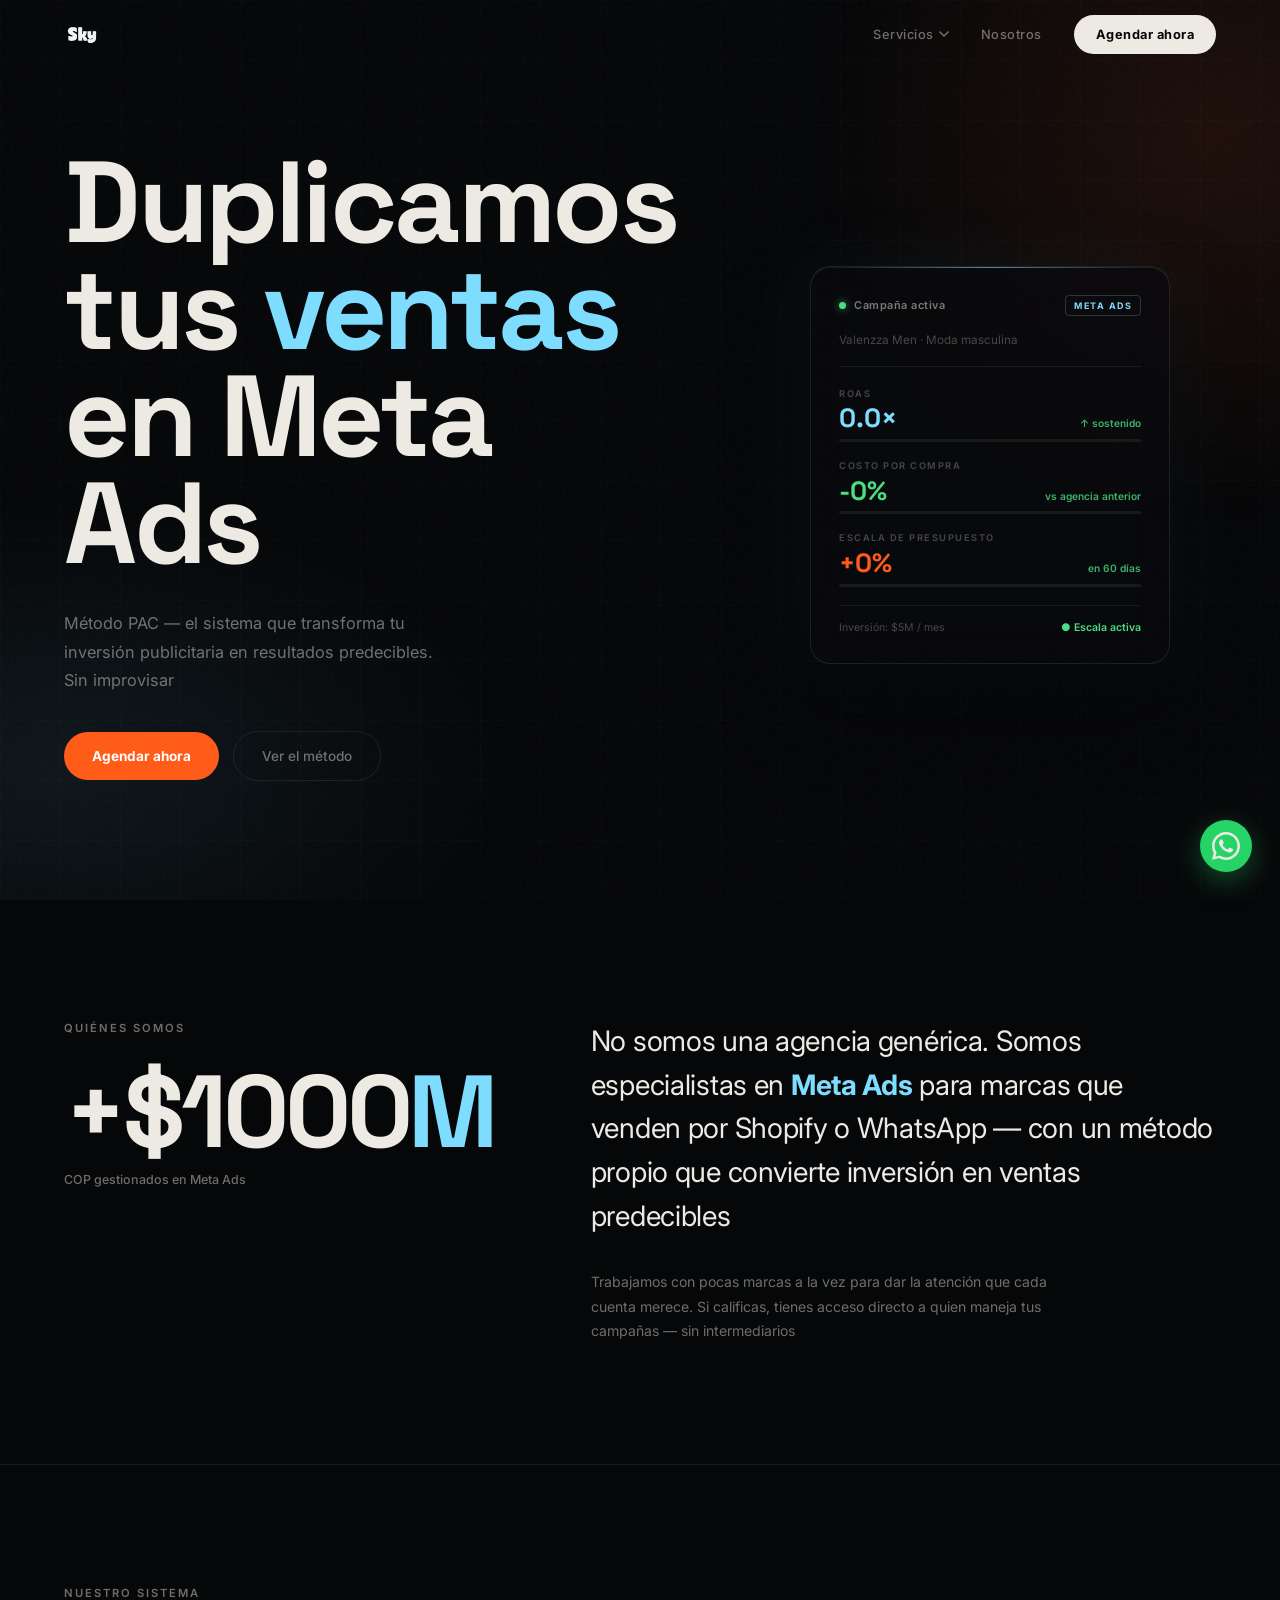
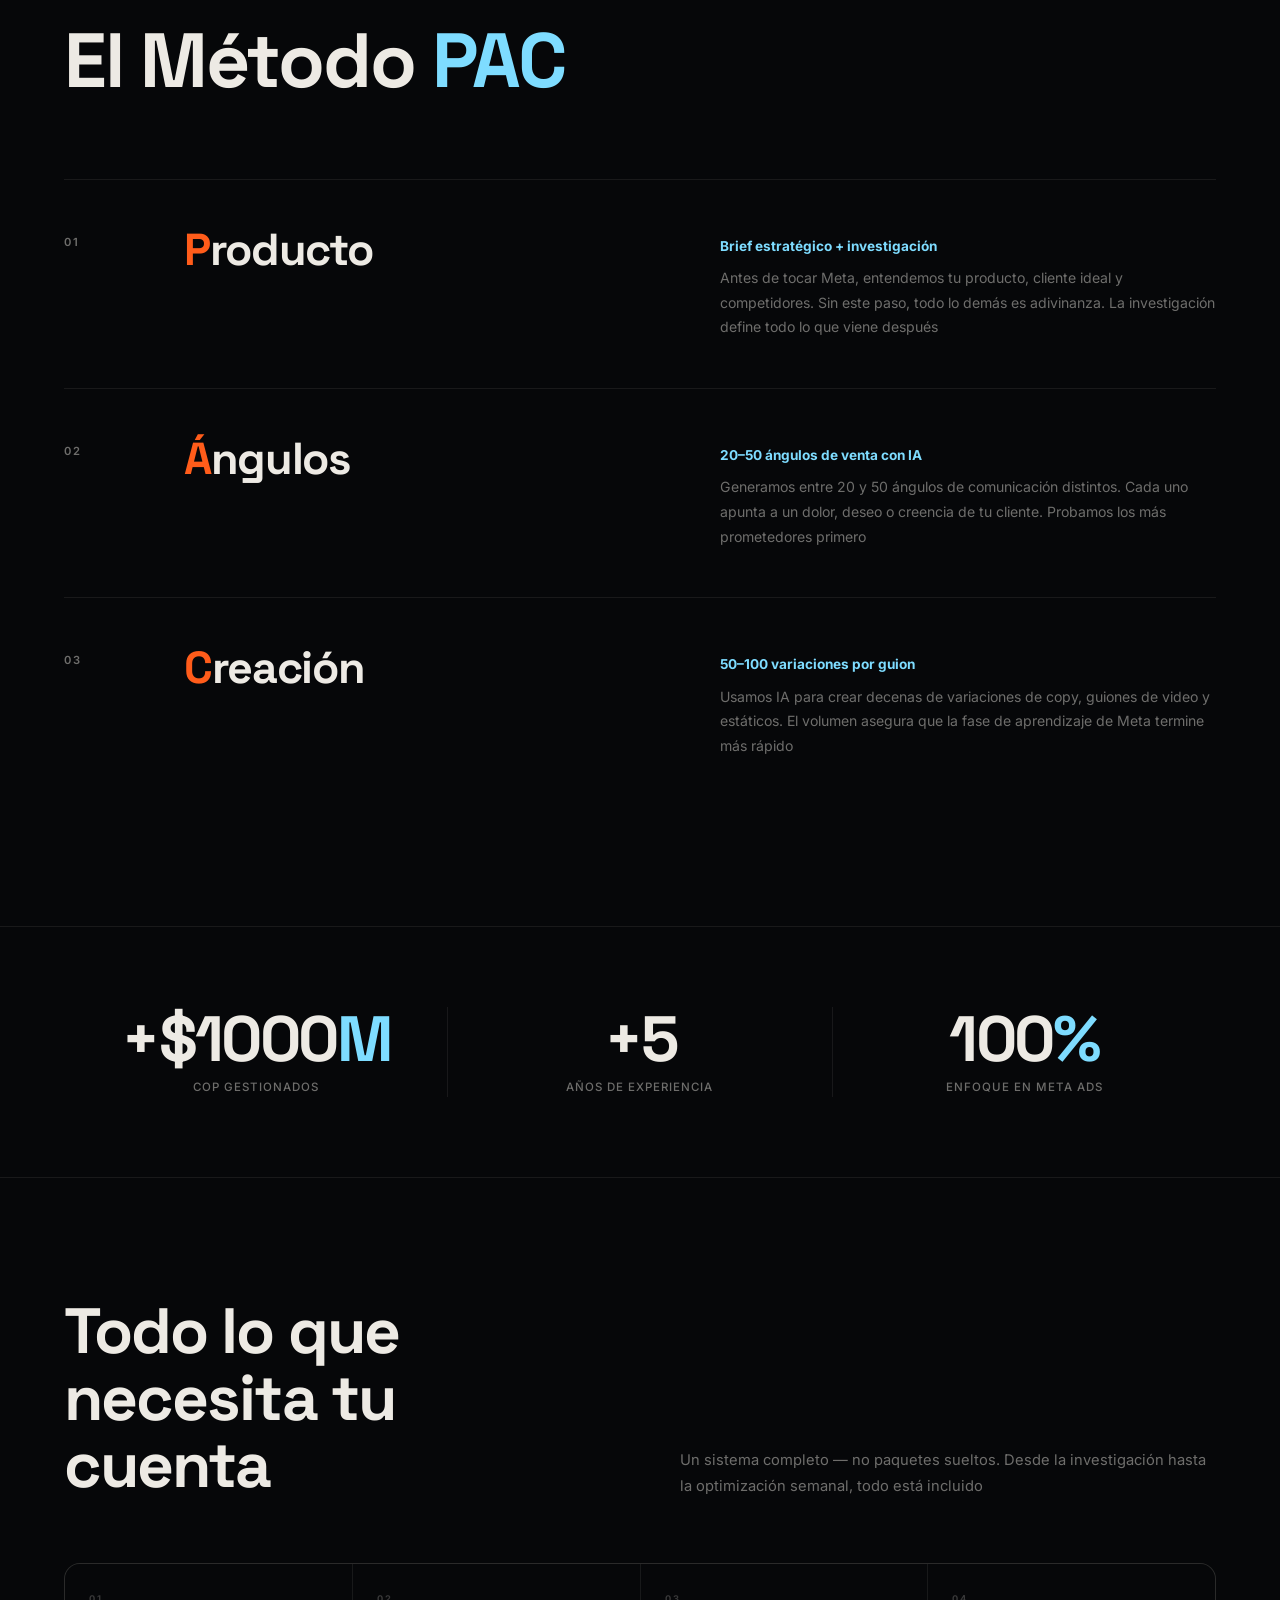
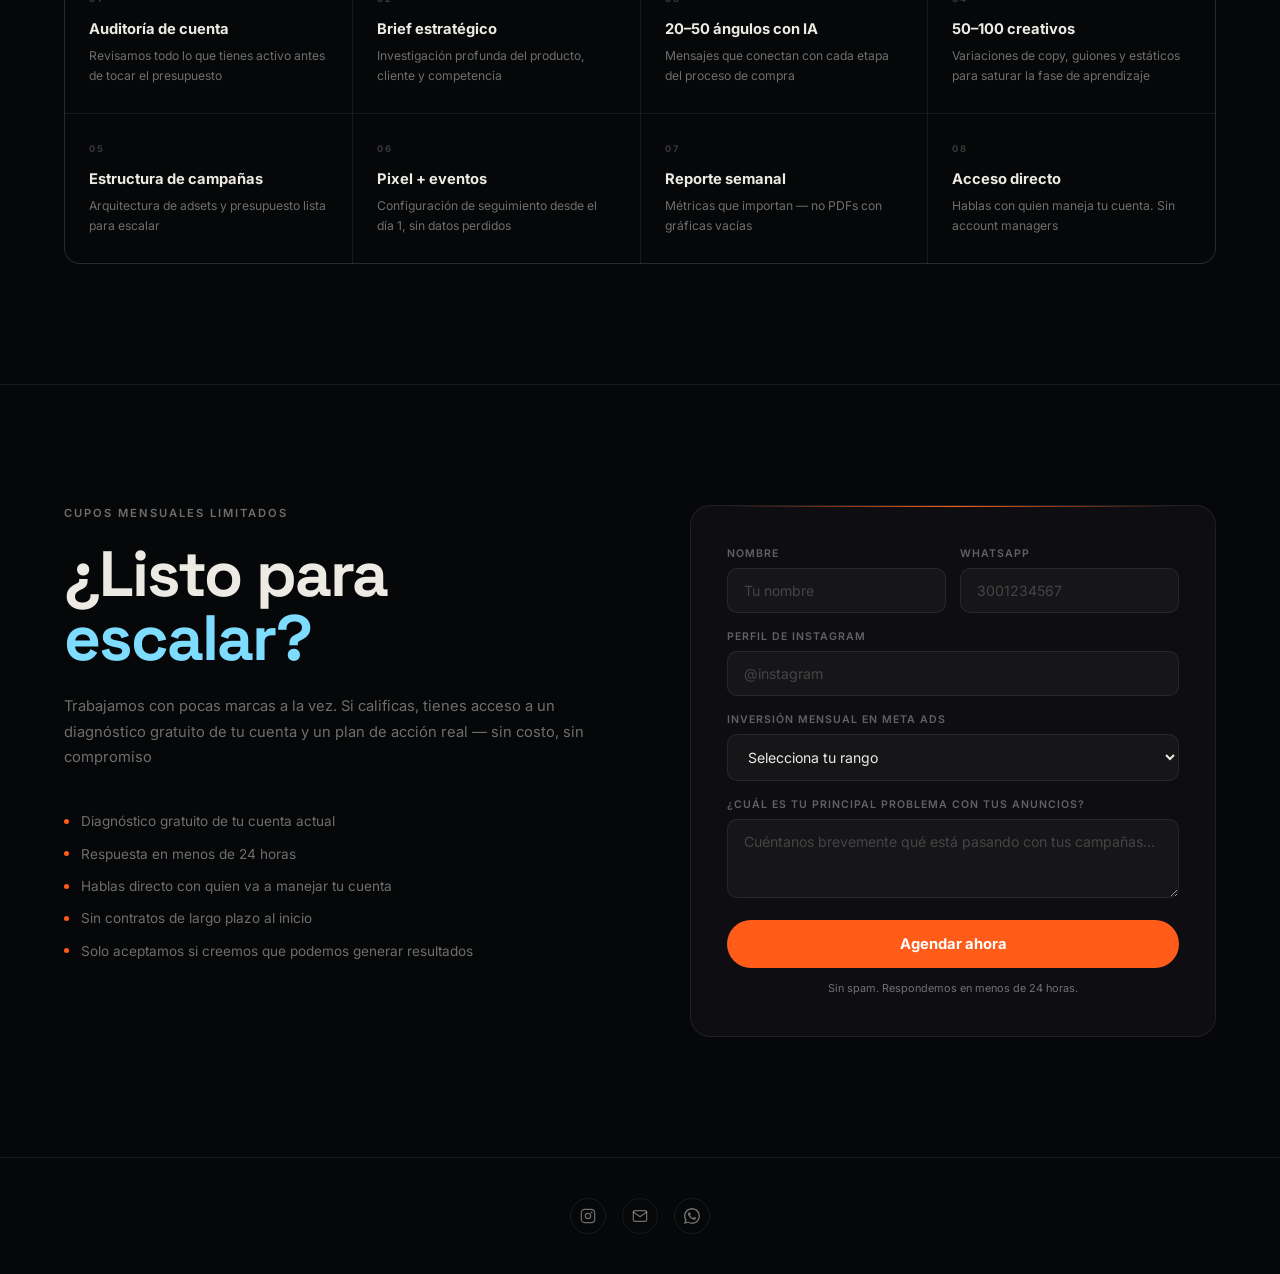
==== index.html @ 856b8990 "Actualiza WA a 573172945026, quita Contacto del nav, footer solo iconos, objetivo como textarea Co-A" ====
﻿<!DOCTYPE html>
<html lang="es">
<head>
  <meta charset="UTF-8" />
  <meta name="viewport" content="width=device-width, initial-scale=1.0" />
  <link rel="icon" type="image/png" href="favicon.png" />
  <link rel="apple-touch-icon" href="favicon.png" />
  <title>Sky Marketing — Meta Ads para Ecommerce en Colombia</title>
  <meta name="description" content="Duplicamos las ventas de tu ecommerce con el Método PAC. +1000M COP en inversión gestionada. Meta Ads para ecommerce en Colombia." />

  <!-- Meta Pixel Code -->
  <script>
  !function(f,b,e,v,n,t,s)
  {if(f.fbq)return;n=f.fbq=function(){n.callMethod?
  n.callMethod.apply(n,arguments):n.queue.push(arguments)};
  if(!f._fbq)f._fbq=n;n.push=n;n.loaded=!0;n.version='2.0';
  n.queue=[];t=b.createElement(e);t.async=!0;
  t.src=v;s=b.getElementsByTagName(e)[0];
  s.parentNode.insertBefore(t,s)}(window, document,'script',
  'https://connect.facebook.net/en_US/fbevents.js');
  fbq('init', '1989953454951930');
  fbq('track', 'PageView');
  </script>
  <noscript><img height="1" width="1" style="display:none"
  src="https://www.facebook.com/tr?id=1989953454951930&ev=PageView&noscript=1"
  /></noscript>
  <!-- End Meta Pixel Code -->

  <link rel="preconnect" href="https://fonts.googleapis.com" />
  <link rel="preconnect" href="https://fonts.gstatic.com" crossorigin />
  <link rel="preload" as="style" href="https://fonts.googleapis.com/css2?family=Inter:wght@400;500;600;700;800;900&family=Space+Grotesk:wght@500;600;700&display=swap" onload="this.onload=null;this.rel='stylesheet'" />
  <noscript><link href="https://fonts.googleapis.com/css2?family=Inter:wght@400;500;600;700;800;900&family=Space+Grotesk:wght@500;600;700&display=swap" rel="stylesheet" /></noscript>

  <style>
    /* ── RESET & BASE ── */
    *, *::before, *::after { box-sizing: border-box; margin: 0; padding: 0; }
    :root {
      --black:  #060709;
      --white:  #EDEAE4;
      --sky:    #7EDCFF;
      --coral:  #FF5C1A;
      --blue:   #4B8FD8;
      --gray:   rgba(237,234,228,0.45);
      --border: rgba(237,234,228,0.08);
      --t: 0.3s ease;
    }
    html { scroll-behavior: smooth; overflow-x: hidden; }
    body {
      font-family: 'Inter', sans-serif;
      background: var(--black);
      color: var(--white);
      overflow-x: hidden;
      line-height: 1.5;
    }
    a { text-decoration: none; color: inherit; }
    img { max-width: 100%; display: block; }

    /* ── NOISE OVERLAY ── */
    body::before {
      content: '';
      position: fixed; inset: 0; z-index: 0;
      pointer-events: none; opacity: 0.022;
      background-image: url("data:image/svg+xml,%3Csvg viewBox='0 0 256 256' xmlns='http://www.w3.org/2000/svg'%3E%3Cfilter id='noise'%3E%3CfeTurbulence type='fractalNoise' baseFrequency='0.9' numOctaves='4' stitchTiles='stitch'/%3E%3C/filter%3E%3Crect width='100%25' height='100%25' filter='url(%23noise)'/%3E%3C/svg%3E");
    }

    /* ── NAVBAR ── */
    .nav {
      position: fixed; top: 0; left: 0; right: 0; z-index: 100;
      padding: 0 5%;
      display: flex; align-items: center; justify-content: space-between;
      height: 70px;
      border-bottom: 1px solid transparent;
      transition: border-color var(--t), background var(--t);
    }
    .nav.scrolled {
      background: rgba(6,7,9,0.92);
      backdrop-filter: blur(20px);
      border-color: var(--border);
    }
    .nav-logo {
      font-size: 1.4rem; font-weight: 800;
      letter-spacing: -0.5px; color: var(--white);
      display: flex; align-items: center;
    }
    .nav-logo img { height: 36px; width: auto; }
    .logo-fallback { display: none; }
    .nav-links { display: flex; align-items: center; gap: 32px; }
    .nav-link {
      font-size: 0.8rem; font-weight: 500; letter-spacing: 0.5px;
      color: var(--gray); transition: color var(--t);
    }
    .nav-link:hover { color: var(--white); }
    .nav-cta {
      font-size: 0.8rem; font-weight: 700; letter-spacing: 0.5px;
      color: var(--black); background: var(--white);
      padding: 10px 22px; border-radius: 100px;
      transition: background var(--t), transform var(--t);
    }
    .nav-cta:hover { background: var(--sky); transform: translateY(-1px); }
    .hamburger {
      display: none; flex-direction: column; gap: 5px;
      background: none; border: none; cursor: pointer; padding: 6px;
    }
    .hamburger span {
      display: block; width: 22px; height: 1.5px;
      background: var(--white); border-radius: 2px;
      transition: all 0.3s ease;
    }
    .mobile-menu {
      display: none; position: fixed; inset: 0; z-index: 99;
      background: var(--black);
      flex-direction: column; align-items: center; justify-content: center; gap: 40px;
    }
    .mobile-menu.open { display: flex; }
    .mobile-menu a { font-size: 2rem; font-weight: 700; color: var(--white); }

    /* ── HERO ── */
    .hero {
      min-height: 100svh;
      display: flex; align-items: center;
      padding: 90px 5% 60px;
      position: relative; overflow: hidden;
    }
    .hero-bg {
      position: absolute; inset: 0; z-index: 0;
      background:
        radial-gradient(ellipse 55% 75% at 95% 15%, rgba(255,92,26,0.10) 0%, transparent 58%),
        radial-gradient(ellipse 65% 55% at 5% 85%, rgba(126,220,255,0.08) 0%, transparent 55%);
    }
    .hero-bg::after {
      content: '';
      position: absolute; inset: 0;
      background-image:
        linear-gradient(rgba(237,234,228,0.017) 1px, transparent 1px),
        linear-gradient(90deg, rgba(237,234,228,0.017) 1px, transparent 1px);
      background-size: 60px 60px;
    }
    .hero-content {
      position: relative; z-index: 1;
      width: 100%; max-width: 1400px;
      display: grid;
      grid-template-columns: 1.1fr 0.9fr;
      gap: 80px; align-items: center;
    }
    .hero-tag {
      display: inline-flex; align-items: center; gap: 8px;
      font-size: 0.70rem; font-weight: 600; letter-spacing: 2.5px;
      text-transform: uppercase; color: var(--gray); margin-bottom: 28px;
    }
    .hero-tag-dot {
      width: 6px; height: 6px; border-radius: 50%;
      background: var(--sky); animation: pulse 2s ease-in-out infinite;
    }
    @keyframes pulse {
      0%, 100% { opacity: 1; transform: scale(1); }
      50%       { opacity: 0.4; transform: scale(0.7); }
    }
    .hero-title {
      font-family: 'Space Grotesk', sans-serif;
      font-size: clamp(3.5rem, 9vw, 11rem);
      font-weight: 700; line-height: 0.93;
      letter-spacing: -0.03em; margin-bottom: 32px;
    }
    .hero-title .accent { color: var(--sky); }
    .hero-sub {
      font-size: clamp(0.9rem, 1.4vw, 1.02rem);
      color: var(--gray); max-width: 380px; line-height: 1.75; margin-bottom: 36px;
    }
    .hero-actions { display: flex; gap: 14px; align-items: center; flex-wrap: wrap; }
    .btn-primary {
      display: inline-flex; align-items: center; gap: 8px;
      background: var(--coral); color: #fff;
      font-family: 'Inter', sans-serif; font-weight: 700; font-size: 0.85rem;
      padding: 14px 28px; border-radius: 100px;
      transition: background var(--t), transform var(--t);
    }
    .btn-primary:hover { background: #ff7240; transform: translateY(-2px); }
    .btn-ghost {
      display: inline-flex; align-items: center; gap: 8px;
      border: 1px solid var(--border); color: var(--gray); background: transparent;
      font-family: 'Inter', sans-serif; font-weight: 500; font-size: 0.85rem;
      padding: 14px 28px; border-radius: 100px;
      transition: border-color var(--t), color var(--t);
    }
    .btn-ghost:hover { border-color: rgba(237,234,228,0.35); color: var(--white); }

    /* ── HERO PANEL (signature element) ── */
    .hero-right { display: flex; align-items: center; justify-content: flex-end; }
    .hero-panel {
      width: 100%; max-width: 360px;
      background: rgba(10,11,15,0.72);
      border: 1px solid rgba(237,234,228,0.10);
      border-radius: 20px; padding: 28px;
      backdrop-filter: blur(24px);
      box-shadow:
        0 0 80px rgba(126,220,255,0.05),
        0 40px 80px rgba(0,0,0,0.5),
        inset 0 1px 0 rgba(237,234,228,0.07);
      position: relative;
      animation: panelFloat 7s ease-in-out infinite;
    }
    @keyframes panelFloat {
      0%, 100% { transform: translateY(0px); }
      50%       { transform: translateY(-10px); }
    }
    .hero-panel::before {
      content: '';
      position: absolute; top: 0; left: 28px; right: 28px; height: 1px;
      background: linear-gradient(90deg, transparent, rgba(126,220,255,0.55), transparent);
    }
    .hp-header {
      display: flex; align-items: center; justify-content: space-between;
      margin-bottom: 16px;
    }
    .hp-live {
      display: flex; align-items: center; gap: 8px;
      font-size: 0.68rem; font-weight: 600; letter-spacing: 0.5px;
      color: rgba(237,234,228,0.50);
    }
    .hp-dot {
      width: 7px; height: 7px; border-radius: 50%;
      background: #4ADE80;
      box-shadow: 0 0 8px rgba(74,222,128,0.7);
      animation: livePulse 1.8s ease-in-out infinite;
    }
    @keyframes livePulse {
      0%, 100% { box-shadow: 0 0 5px rgba(74,222,128,0.6); }
      50%       { box-shadow: 0 0 14px rgba(74,222,128,1); }
    }
    .hp-badge {
      font-size: 0.56rem; font-weight: 700; letter-spacing: 1.5px;
      color: var(--sky); text-transform: uppercase;
      border: 1px solid rgba(126,220,255,0.22);
      padding: 3px 8px; border-radius: 4px;
    }
    .hp-client {
      font-size: 0.73rem; color: rgba(237,234,228,0.28);
      padding-bottom: 16px; margin-bottom: 20px;
      border-bottom: 1px solid rgba(237,234,228,0.07);
    }
    .hp-metrics { display: flex; flex-direction: column; gap: 17px; }
    .hp-metric-label {
      font-size: 0.58rem; font-weight: 600; text-transform: uppercase;
      letter-spacing: 1.5px; color: rgba(237,234,228,0.28); margin-bottom: 5px;
    }
    .hp-metric-row {
      display: flex; align-items: baseline; justify-content: space-between; margin-bottom: 7px;
    }
    .hp-metric-value {
      font-family: 'Space Grotesk', sans-serif;
      font-size: 1.65rem; font-weight: 700; color: var(--white); line-height: 1;
    }
    .hp-metric-value.sky   { color: var(--sky); }
    .hp-metric-value.green { color: #4ADE80; }
    .hp-metric-value.coral { color: var(--coral); }
    .hp-metric-change {
      font-size: 0.64rem; font-weight: 600; color: rgba(74,222,128,0.8);
    }
    .hp-bar {
      height: 3px; background: rgba(237,234,228,0.07);
      border-radius: 2px; overflow: hidden;
    }
    .hp-bar-fill {
      height: 100%; border-radius: 2px; width: 0;
      transition: width 1.4s cubic-bezier(0.25, 0.46, 0.45, 0.94);
    }
    .hp-bar-fill.sky   { background: linear-gradient(90deg, var(--sky), rgba(126,220,255,0.4)); }
    .hp-bar-fill.green { background: linear-gradient(90deg, #4ADE80, rgba(74,222,128,0.4)); }
    .hp-bar-fill.coral { background: linear-gradient(90deg, var(--coral), rgba(255,92,26,0.4)); }
    .hp-footer {
      margin-top: 18px; padding-top: 14px;
      border-top: 1px solid rgba(237,234,228,0.07);
      display: flex; justify-content: space-between;
      font-size: 0.66rem; color: rgba(237,234,228,0.28);
    }
    .hp-status { color: #4ADE80; font-weight: 600; }

    /* ── TICKER ── */
    .ticker {
      border-top: 1px solid var(--border);
      border-bottom: 1px solid var(--border);
      padding: 16px 0; overflow: hidden; position: relative;
    }
    .ticker-track {
      display: flex; animation: ticker 25s linear infinite; width: max-content;
    }
    .ticker-item {
      display: flex; align-items: center; gap: 32px;
      padding-right: 32px; white-space: nowrap;
    }
    .ticker-text {
      font-size: 0.72rem; font-weight: 600; letter-spacing: 2.5px;
      text-transform: uppercase; color: var(--gray);
    }
    .ticker-sep {
      width: 4px; height: 4px; border-radius: 50%;
      background: var(--sky); flex-shrink: 0;
    }
    @keyframes ticker {
      from { transform: translateX(0); }
      to   { transform: translateX(-50%); }
    }

    /* ── INTRO ── */
    .intro-section { padding: 120px 5%; border-bottom: 1px solid var(--border); }
    .intro-inner {
      max-width: 1200px; margin: 0 auto;
      display: grid; grid-template-columns: 1fr 1.4fr; gap: 80px; align-items: start;
    }
    .intro-label {
      font-size: 0.70rem; font-weight: 600; letter-spacing: 2px;
      text-transform: uppercase; color: var(--gray); margin-bottom: 24px;
    }
    .intro-number {
      font-family: 'Space Grotesk', sans-serif;
      font-size: clamp(4rem, 8vw, 8rem);
      font-weight: 700; line-height: 1; letter-spacing: -0.04em; color: var(--white);
    }
    .intro-number span { color: var(--sky); }
    .intro-number-label { font-size: 0.78rem; color: var(--gray); margin-top: 8px; font-weight: 500; }
    .intro-text {
      font-size: clamp(1.2rem, 2.2vw, 1.85rem);
      font-weight: 400; line-height: 1.55; color: var(--white); letter-spacing: -0.01em;
    }
    .intro-text strong { color: var(--sky); font-weight: 700; }
    .intro-text p + p { margin-top: 22px; }
    .intro-sub {
      font-size: 0.88rem; color: var(--gray); margin-top: 32px;
      line-height: 1.75; max-width: 460px;
    }

    /* ── RESULTS ── */
    .results-section { padding: 100px 0; border-bottom: 1px solid var(--border); }
    .results-header {
      padding: 0 5%; margin-bottom: 48px;
      display: flex; align-items: flex-end; justify-content: space-between; gap: 24px;
    }
    .results-header h2 {
      font-family: 'Space Grotesk', sans-serif;
      font-size: clamp(2rem, 5vw, 4.5rem);
      font-weight: 700; line-height: 1; letter-spacing: -0.03em;
    }
    .results-header h2 span { color: var(--sky); }
    .scroll-hint {
      font-size: 0.72rem; color: var(--gray); font-weight: 500;
      letter-spacing: 1px; white-space: nowrap;
      display: flex; align-items: center; gap: 8px; margin-bottom: 8px;
    }
    .scroll-hint svg { width: 20px; height: 20px; }
    .scroll-track {
      display: flex; gap: 16px;
      overflow-x: auto; scroll-snap-type: x mandatory;
      -webkit-overflow-scrolling: touch;
      padding: 0 5% 32px; cursor: grab; scrollbar-width: none;
    }
    .scroll-track::-webkit-scrollbar { display: none; }
    .scroll-track:active { cursor: grabbing; }
    .result-card {
      flex: 0 0 300px; height: 440px;
      scroll-snap-align: start; border-radius: 16px;
      position: relative; overflow: hidden;
      background: #0E0E12; border: 1px solid var(--border);
      transition: transform 0.4s ease, box-shadow 0.4s ease;
    }
    .result-card:hover {
      transform: scale(1.02) translateY(-4px);
      box-shadow: 0 24px 60px rgba(0,0,0,0.4);
    }
    .result-card-bg {
      position: absolute; inset: 0;
      background: linear-gradient(160deg, var(--grad-from) 0%, var(--grad-to) 100%);
      opacity: 0.6;
    }
    .result-card-overlay {
      position: absolute; inset: 0;
      background: linear-gradient(to top, rgba(6,7,9,0.97) 0%, rgba(6,7,9,0.2) 55%, transparent 100%);
    }
    .result-card-content {
      position: absolute; inset: 0;
      padding: 24px; display: flex; flex-direction: column; justify-content: space-between;
    }
    .result-card-top { display: flex; justify-content: space-between; align-items: flex-start; }
    .result-category {
      font-size: 0.58rem; font-weight: 700; letter-spacing: 2px;
      text-transform: uppercase; color: rgba(237,234,228,0.55);
      background: rgba(237,234,228,0.07); border: 1px solid rgba(237,234,228,0.10);
      padding: 4px 10px; border-radius: 4px;
    }
    .result-client {
      font-size: 0.68rem; font-weight: 600; letter-spacing: 1px;
      text-transform: uppercase; color: rgba(237,234,228,0.38); margin-bottom: 6px;
    }
    .result-metric {
      font-family: 'Space Grotesk', sans-serif;
      font-size: 3.5rem; font-weight: 700; line-height: 1;
      letter-spacing: -0.04em; color: var(--white);
    }
    .result-metric-label { font-size: 0.76rem; color: rgba(237,234,228,0.42); margin-top: 4px; }
    .result-detail { display: flex; gap: 14px; margin-top: 14px; flex-wrap: wrap; }
    .result-detail-item { font-size: 0.70rem; color: rgba(237,234,228,0.38); }
    .result-detail-item strong { color: var(--sky); }

    /* ── CREATIVE GALLERY ── */
    .creatives-section { padding: 100px 0; border-bottom: 1px solid var(--border); overflow: hidden; }
    .creatives-header {
      padding: 0 5%; margin-bottom: 48px;
      display: flex; align-items: flex-end; justify-content: space-between; gap: 24px;
    }
    .creatives-title {
      font-family: 'Space Grotesk', sans-serif;
      font-size: clamp(2rem, 5vw, 4.5rem);
      font-weight: 700; line-height: 1; letter-spacing: -0.03em;
    }
    .creatives-title span { color: var(--sky); }
    .creatives-track {
      display: flex;
      animation: carousel 22s linear infinite;
      width: max-content;
    }
    .creatives-track:hover { animation-play-state: paused; }
    .creative-card {
      flex: 0 0 210px; height: 373px; margin-right: 12px;
      border-radius: 16px; position: relative; overflow: hidden;
      border: 1px solid var(--border);
      background: linear-gradient(160deg, var(--c-from) 0%, var(--c-to) 100%);
      transition: transform 0.3s ease;
    }
    .creative-card:hover { transform: scale(1.03); }
    .creative-card img, .creative-card video {
      position: absolute; inset: 0; width: 100%; height: 100%; object-fit: cover;
    }
    .creative-play {
      position: absolute; top: 50%; left: 50%;
      transform: translate(-50%, -50%);
      width: 48px; height: 48px; border-radius: 50%;
      background: rgba(237,234,228,0.15); border: 1px solid rgba(237,234,228,0.25);
      display: flex; align-items: center; justify-content: center;
      transition: background var(--t);
    }
    .creative-card:hover .creative-play { background: rgba(126,220,255,0.25); }
    .creative-play svg { width: 18px; height: 18px; margin-left: 3px; }
    @keyframes carousel {
      from { transform: translateX(0); }
      to   { transform: translateX(-50%); }
    }

    /* ── METHOD PAC ── */
    .method-section { padding: 120px 5%; border-bottom: 1px solid var(--border); }
    .method-inner { max-width: 1200px; margin: 0 auto; }
    .method-header { margin-bottom: 80px; }
    .section-label {
      font-size: 0.70rem; font-weight: 600; letter-spacing: 2px;
      text-transform: uppercase; color: var(--gray); margin-bottom: 20px;
    }
    .method-title {
      font-family: 'Space Grotesk', sans-serif;
      font-size: clamp(2.5rem, 6vw, 6rem);
      font-weight: 700; line-height: 1; letter-spacing: -0.03em;
    }
    .method-title span { color: var(--sky); }
    .pac-list { display: flex; flex-direction: column; }
    .pac-item {
      display: grid; grid-template-columns: 80px 1fr 1fr;
      gap: 40px; align-items: start; padding: 48px 0;
      border-top: 1px solid var(--border);
      transition: background var(--t);
    }
    .pac-item:hover { background: rgba(237,234,228,0.015); }
    .pac-num {
      font-size: 0.70rem; font-weight: 600; letter-spacing: 2px;
      text-transform: uppercase; color: var(--gray); padding-top: 6px;
    }
    .pac-name {
      font-family: 'Space Grotesk', sans-serif;
      font-size: clamp(1.8rem, 3.5vw, 3.2rem);
      font-weight: 700; letter-spacing: -0.03em; line-height: 1;
    }
    .pac-name em { font-style: normal; color: var(--coral); }
    .pac-desc { padding-top: 8px; }
    .pac-desc h4 { font-size: 0.85rem; font-weight: 700; color: var(--sky); margin-bottom: 10px; }
    .pac-desc p { font-size: 0.88rem; color: var(--gray); line-height: 1.75; }

    /* ── STATS BAR ── */
    .stats-bar {
      padding: 80px 5%; border-bottom: 1px solid var(--border);
      display: flex; align-items: center; justify-content: center; gap: 0;
    }
    .stat-item { flex: 1; text-align: center; padding: 0 40px; border-right: 1px solid var(--border); }
    .stat-item:last-child { border-right: none; }
    .stat-num {
      font-family: 'Space Grotesk', sans-serif;
      font-size: clamp(2.5rem, 5vw, 5rem);
      font-weight: 700; line-height: 1; letter-spacing: -0.04em; color: var(--white);
    }
    .stat-num span { color: var(--sky); }
    .stat-label {
      font-size: 0.72rem; font-weight: 500; letter-spacing: 1px;
      text-transform: uppercase; color: var(--gray); margin-top: 8px;
    }

    /* ── INCLUDES ── */
    .includes-section { padding: 120px 5%; border-bottom: 1px solid var(--border); }
    .includes-inner { max-width: 1200px; margin: 0 auto; }
    .includes-header {
      display: grid; grid-template-columns: 1fr 1fr;
      gap: 80px; margin-bottom: 64px; align-items: end;
    }
    .includes-title {
      font-family: 'Space Grotesk', sans-serif;
      font-size: clamp(2.2rem, 5vw, 4.5rem);
      font-weight: 700; letter-spacing: -0.03em; line-height: 1.05;
    }
    .includes-sub { font-size: 0.92rem; color: var(--gray); line-height: 1.75; }
    .includes-grid {
      display: grid; grid-template-columns: repeat(4, 1fr); gap: 1px;
      background: var(--border); border: 1px solid var(--border);
      border-radius: 16px; overflow: hidden;
    }
    .include-item {
      background: var(--black); padding: 28px 24px;
      transition: background var(--t);
    }
    .include-item:hover { background: rgba(237,234,228,0.025); }
    .include-num {
      font-size: 0.58rem; font-weight: 700; letter-spacing: 2px;
      text-transform: uppercase; color: rgba(237,234,228,0.22); margin-bottom: 14px;
    }
    .include-title { font-size: 0.92rem; font-weight: 700; color: var(--white); margin-bottom: 7px; line-height: 1.3; }
    .include-desc { font-size: 0.76rem; color: var(--gray); line-height: 1.6; }

    /* ── TESTIMONIALS (auto-scroll infinite) ── */
    .testi-section { padding: 100px 0; border-bottom: 1px solid var(--border); overflow: hidden; }
    .testi-header { padding: 0 5%; margin-bottom: 48px; }
    .testi-title {
      font-family: 'Space Grotesk', sans-serif;
      font-size: clamp(2rem, 5vw, 4.5rem);
      font-weight: 700; letter-spacing: -0.03em; line-height: 1;
    }
    .testi-track {
      display: flex;
      animation: carousel 32s linear infinite;
      width: max-content;
    }
    .testi-track:hover { animation-play-state: paused; }
    .testi-card {
      flex: 0 0 400px; margin-right: 20px;
      border: 1px solid var(--border);
      border-radius: 16px; padding: 36px 32px;
      background: #0E0E12;
      transition: border-color var(--t);
    }
    .testi-card:hover { border-color: rgba(237,234,228,0.18); }
    .testi-stars { color: #FBB040; font-size: 0.85rem; letter-spacing: 2px; margin-bottom: 18px; }
    .testi-quote {
      font-size: 0.96rem; line-height: 1.72; color: var(--white);
      margin-bottom: 28px; font-style: italic;
    }
    .testi-author { display: flex; align-items: center; gap: 12px; }
    .testi-avatar {
      width: 38px; height: 38px; border-radius: 50%;
      background: var(--sky); display: flex; align-items: center;
      justify-content: center; font-weight: 800; font-size: 0.85rem;
      color: var(--black); flex-shrink: 0;
    }
    .testi-name { font-size: 0.85rem; font-weight: 700; }
    .testi-brand { font-size: 0.70rem; color: var(--gray); }

    /* ── FORM SECTION ── */
    .form-section { padding: 120px 5%; }
    .form-inner {
      max-width: 1200px; margin: 0 auto;
      display: grid; grid-template-columns: 1fr 1fr; gap: 100px; align-items: start;
    }
    .form-eyebrow {
      font-size: 0.70rem; font-weight: 600; letter-spacing: 2px;
      text-transform: uppercase; color: var(--gray); margin-bottom: 20px;
    }
    .form-title {
      font-family: 'Space Grotesk', sans-serif;
      font-size: clamp(2.5rem, 5vw, 5rem);
      font-weight: 700; letter-spacing: -0.03em; line-height: 1; margin-bottom: 24px;
    }
    .form-title span { color: var(--sky); }
    .form-desc { font-size: 0.92rem; color: var(--gray); line-height: 1.75; margin-bottom: 40px; }
    .form-check-list { list-style: none; display: flex; flex-direction: column; gap: 12px; }
    .form-check-list li {
      display: flex; align-items: center; gap: 12px;
      font-size: 0.85rem; color: var(--gray);
    }
    .form-check-list li::before {
      content: ''; flex-shrink: 0;
      width: 5px; height: 5px; border-radius: 50%; background: var(--coral);
    }
    .form-card {
      border: 1px solid var(--border); border-radius: 20px;
      padding: 40px 36px; background: #0E0E12; position: relative;
    }
    .form-card::before {
      content: '';
      position: absolute; top: 0; left: 36px; right: 36px; height: 1px;
      background: linear-gradient(90deg, transparent, var(--coral), transparent);
    }
    .field-group { display: flex; flex-direction: column; gap: 6px; margin-bottom: 16px; }
    .field-group label {
      font-size: 0.66rem; font-weight: 600; letter-spacing: 1px;
      text-transform: uppercase; color: rgba(237,234,228,0.38);
    }
    .field-group input,
    .field-group select,
    .field-group textarea {
      background: rgba(237,234,228,0.035); border: 1px solid var(--border);
      border-radius: 10px; padding: 13px 16px;
      font-family: 'Inter', sans-serif; font-size: 0.88rem;
      color: var(--white); outline: none; width: 100%;
      transition: border-color var(--t), background var(--t);
    }
    .field-group input::placeholder,
    .field-group textarea::placeholder { color: rgba(237,234,228,0.22); }
    .field-group input:focus,
    .field-group select:focus,
    .field-group textarea:focus {
      border-color: rgba(255,92,26,0.35);
      background: rgba(255,92,26,0.03);
    }
    .field-group select option { background: #111; color: var(--white); }
    .field-row { display: grid; grid-template-columns: 1fr 1fr; gap: 14px; }
    .no-califica-msg {
      display: none; padding: 12px 16px; margin-bottom: 14px;
      border-radius: 10px; border: 1px solid rgba(251,176,64,0.3);
      background: rgba(251,176,64,0.05);
      font-size: 0.80rem; color: rgba(251,176,64,0.9); line-height: 1.5;
    }
    .no-califica-msg a { color: #FBB040; text-decoration: underline; text-underline-offset: 3px; }
    .btn-submit {
      width: 100%; padding: 15px;
      background: var(--coral); color: #fff;
      font-family: 'Inter', sans-serif; font-weight: 700; font-size: 0.92rem;
      border: none; border-radius: 100px; cursor: pointer; margin-top: 6px;
      transition: background var(--t), transform var(--t);
    }
    .btn-submit:hover { background: #ff7240; transform: translateY(-2px); }
    .btn-submit:disabled { opacity: 0.5; cursor: not-allowed; transform: none; }
    .form-note { font-size: 0.68rem; color: var(--gray); text-align: center; margin-top: 12px; }

    /* ── FOOTER ── */
    .footer { border-top: 1px solid var(--border); padding: 40px 5%; display: flex; justify-content: center; }
    .footer-social { display: flex; gap: 16px; }
    .footer-social a {
      width: 36px; height: 36px; border-radius: 50%;
      border: 1px solid var(--border);
      display: flex; align-items: center; justify-content: center;
      color: var(--gray); transition: border-color var(--t), color var(--t);
    }
    .footer-social a:hover { border-color: var(--white); color: var(--white); }

    /* ── WA FLOAT ── */
    .wa-float {
      position: fixed; bottom: 28px; right: 28px; z-index: 90;
      width: 52px; height: 52px; border-radius: 50%;
      background: #25D366; display: flex; align-items: center; justify-content: center;
      box-shadow: 0 8px 28px rgba(37,211,102,0.35);
      transition: transform var(--t), box-shadow var(--t);
    }
    .wa-float:hover { transform: translateY(-3px); box-shadow: 0 12px 36px rgba(37,211,102,0.45); }
    .wa-float svg { width: 28px; height: 28px; }

    /* ── NAV DROPDOWN ── */
    .nav-drop-wrap { position: relative; }
    .nav-has-drop { display: flex; align-items: center; gap: 5px; cursor: pointer; }
    .nav-has-drop svg { transition: transform var(--t); }
    .nav-drop-wrap:hover .nav-has-drop svg { transform: rotate(180deg); }
    .nav-dropdown {
      position: absolute; top: calc(100% + 20px); left: 50%;
      transform: translateX(-50%) translateY(-6px);
      background: #111; border: 1px solid var(--border);
      border-radius: 16px; overflow: hidden;
      display: flex; min-width: 340px;
      opacity: 0; pointer-events: none;
      transition: opacity 0.2s ease, transform 0.2s ease;
      z-index: 200; box-shadow: 0 24px 60px rgba(0,0,0,0.6);
    }
    .nav-drop-wrap:hover .nav-dropdown {
      opacity: 1; pointer-events: all; transform: translateX(-50%) translateY(0);
    }
    .nav-drop-inner { flex: 1; display: flex; flex-direction: column; padding: 10px; }
    .nav-drop-item {
      display: flex; flex-direction: column; gap: 3px;
      padding: 14px 16px; border-radius: 10px; transition: background var(--t);
    }
    .nav-drop-item:hover { background: rgba(237,234,228,0.05); }
    .nav-drop-name { font-size: 0.85rem; font-weight: 700; color: var(--white); }
    .nav-drop-desc { font-size: 0.70rem; color: var(--gray); line-height: 1.4; }
    .nav-drop-side {
      width: 170px; border-left: 1px solid var(--border);
      padding: 24px 20px; display: flex; flex-direction: column;
      justify-content: space-between; gap: 20px;
      background: rgba(237,234,228,0.015);
    }
    .nav-drop-stats { display: flex; flex-direction: column; gap: 16px; }
    .nav-drop-stat-num {
      font-family: 'Space Grotesk', sans-serif;
      font-size: 1.9rem; font-weight: 700; line-height: 1;
      letter-spacing: -0.03em; color: var(--white);
    }
    .nav-drop-stat-num span { color: var(--sky); }
    .nav-drop-stat-label {
      font-size: 0.62rem; color: var(--gray); margin-top: 3px;
      text-transform: uppercase; letter-spacing: 1px; font-weight: 500;
    }
    .nav-drop-cta-btn {
      display: inline-flex; padding: 10px 16px;
      background: var(--white); color: var(--black);
      font-size: 0.72rem; font-weight: 700; border-radius: 100px;
      transition: background var(--t); text-align: center; justify-content: center;
    }
    .nav-drop-cta-btn:hover { background: var(--sky); }

    /* ── RESPONSIVE ── */
    @media (max-width: 960px) {
      .hero-content { grid-template-columns: 1fr; }
      .hero-right { display: none; }
      .intro-inner { grid-template-columns: 1fr; gap: 40px; }
      .includes-header { grid-template-columns: 1fr; gap: 24px; }
      .includes-grid { grid-template-columns: repeat(2, 1fr); }
      .pac-item { grid-template-columns: 50px 1fr; gap: 24px; }
      .pac-desc { grid-column: 2; }
      .form-inner { grid-template-columns: 1fr; gap: 60px; }
      .stats-bar { flex-direction: column; gap: 40px; }
      .stat-item { border-right: none; border-bottom: 1px solid var(--border); padding: 0 0 40px; }
      .stat-item:last-child { border-bottom: none; }
    }
    @media (max-width: 640px) {
      .nav-links { display: none; }
      .hamburger { display: flex; }
      .hero { padding-top: 110px; padding-bottom: 60px; min-height: 0; }
      .hero-title { font-size: clamp(3rem, 14vw, 5.5rem); }
      .intro-section { padding: 60px 5%; }
      .results-section { padding: 56px 0; }
      .creatives-section { padding: 56px 0; }
      .method-section { padding: 60px 5%; }
      .method-header { margin-bottom: 40px; }
      .pac-item { padding: 32px 0; }
      .stats-bar { padding: 48px 5%; }
      .includes-section { padding: 60px 5%; }
      .includes-header { margin-bottom: 40px; }
      .testi-section { padding: 56px 0; }
      .form-section { padding: 60px 5%; }
      .result-card { flex: 0 0 260px; height: 380px; }
      .includes-grid { grid-template-columns: 1fr; }
      .testi-card { flex: 0 0 300px; }
      .field-row { grid-template-columns: 1fr; }
      .footer-inner { flex-direction: column; align-items: flex-start; }
      .pac-item { grid-template-columns: 1fr; }
      .pac-num { display: none; }
    }
  </style>
</head>
<body>

  <!-- Navbar -->
  <nav class="nav" id="mainNav">
    <a href="index.html" class="nav-logo">
      <img src="assets/logo-light.png" alt="Sky Marketing"
           onerror="this.style.display='none';this.nextElementSibling.style.display='block'" />
      <span class="logo-fallback">Sky</span>
    </a>
    <div class="nav-links">
      <div class="nav-drop-wrap">
        <a href="servicios.html" class="nav-link nav-has-drop">
          Servicios
          <svg width="10" height="7" viewBox="0 0 10 7" fill="none" stroke="currentColor" stroke-width="1.6" stroke-linecap="round" stroke-linejoin="round"><path d="M1 1l4 4 4-4"/></svg>
        </a>
        <div class="nav-dropdown">
          <div class="nav-drop-inner">
            <a href="servicios.html" class="nav-drop-item">
              <span class="nav-drop-name">Meta Ads</span>
              <span class="nav-drop-desc">Método PAC — Facebook & Instagram Ads para ecommerce</span>
            </a>
            <a href="servicios.html" class="nav-drop-item">
              <span class="nav-drop-name">Páginas Web</span>
              <span class="nav-drop-desc">Shopify y WhatsApp Business para marcas que venden online</span>
            </a>
            <a href="servicios.html" class="nav-drop-item">
              <span class="nav-drop-name">Contenido Orgánico</span>
              <span class="nav-drop-desc">Estrategia de contenido para Instagram</span>
            </a>
          </div>
        </div>
      </div>
      <a href="nosotros.html" class="nav-link">Nosotros</a>
      <a href="#aplicar" class="nav-cta">Agendar ahora</a>
    </div>
    <button class="hamburger" id="hamburger" aria-label="Menú">
      <span></span><span></span><span></span>
    </button>
  </nav>

  <!-- Mobile menu -->
  <div class="mobile-menu" id="mobileMenu">
    <a href="servicios.html">Servicios</a>
    <a href="nosotros.html">Nosotros</a>
    <a href="#aplicar" class="btn-primary" style="font-size:1rem;padding:16px 36px;">Agendar ahora</a>
  </div>

  <!-- Hero -->
  <section class="hero">
    <div class="hero-bg"></div>
    <div class="hero-content">

      <!-- Left: headline -->
      <div class="hero-left">
        <h1 class="hero-title">
          Duplicamos<br>
          tus <span class="accent">ventas</span><br>
          en Meta Ads
        </h1>
        <p class="hero-sub">
          Método PAC — el sistema que transforma tu inversión publicitaria
          en resultados predecibles. Sin improvisar
</p>
        <div class="hero-actions">
          <a href="#aplicar" class="btn-primary">Agendar ahora</a>
          <a href="#metodo" class="btn-ghost">Ver el método</a>
        </div>
      </div>

      <!-- Right: live performance panel -->
      <div class="hero-right">
        <div class="hero-panel" id="heroPanel">
          <div class="hp-header">
            <span class="hp-live">
              <span class="hp-dot"></span>
              Campaña activa
            </span>
            <span class="hp-badge">Meta Ads</span>
          </div>
          <p class="hp-client">Valenzza Men · Moda masculina</p>
          <div class="hp-metrics">
            <div class="hp-metric">
              <p class="hp-metric-label">ROAS</p>
              <div class="hp-metric-row">
                <span class="hp-metric-value sky" id="mRoas">0.0×</span>
                <span class="hp-metric-change">↑ sostenido</span>
              </div>
              <div class="hp-bar"><div class="hp-bar-fill sky" id="bRoas"></div></div>
            </div>
            <div class="hp-metric">
              <p class="hp-metric-label">Costo por compra</p>
              <div class="hp-metric-row">
                <span class="hp-metric-value green" id="mCpa">-0%</span>
                <span class="hp-metric-change">vs agencia anterior</span>
              </div>
              <div class="hp-bar"><div class="hp-bar-fill green" id="bCpa"></div></div>
            </div>
            <div class="hp-metric">
              <p class="hp-metric-label">Escala de presupuesto</p>
              <div class="hp-metric-row">
                <span class="hp-metric-value coral" id="mEscala">+0%</span>
                <span class="hp-metric-change">en 60 días</span>
              </div>
              <div class="hp-bar"><div class="hp-bar-fill coral" id="bEscala"></div></div>
            </div>
          </div>
          <div class="hp-footer">
            <span>Inversión: $5M / mes</span>
            <span class="hp-status">● Escala activa</span>
          </div>
        </div>
      </div>

    </div>
  </section>

  <!-- Intro -->
  <section class="intro-section">
    <div class="intro-inner">
      <div>
        <p class="intro-label">Quiénes somos</p>
        <div class="intro-number">+$1000<span>M</span></div>
        <p class="intro-number-label">COP gestionados en Meta Ads</p>
      </div>
      <div>
        <div class="intro-text">
          <p>
            No somos una agencia genérica. Somos especialistas en <strong>Meta Ads</strong>
            para marcas que venden por Shopify o WhatsApp — con un método propio que convierte inversión en ventas predecibles
          </p>

        </div>
        <p class="intro-sub">
          Trabajamos con pocas marcas a la vez para dar la atención que cada cuenta merece.
          Si calificas, tienes acceso directo a quien maneja tus campañas — sin intermediarios
</p>
      </div>
    </div>
  </section>


  <!-- Method PAC -->
  <section class="method-section" id="metodo">
    <div class="method-inner">
      <div class="method-header">
        <p class="section-label">Nuestro sistema</p>
        <h2 class="method-title">El Método <span>PAC</span></h2>
      </div>
      <div class="pac-list">
        <div class="pac-item">
          <span class="pac-num">01</span>
          <div class="pac-name"><em>P</em>roducto</div>
          <div class="pac-desc">
            <h4>Brief estratégico + investigación</h4>
            <p>Antes de tocar Meta, entendemos tu producto, cliente ideal y competidores. Sin este paso, todo lo demás es adivinanza. La investigación define todo lo que viene después</p>
          </div>
        </div>
        <div class="pac-item">
          <span class="pac-num">02</span>
          <div class="pac-name"><em>Á</em>ngulos</div>
          <div class="pac-desc">
            <h4>20–50 ángulos de venta con IA</h4>
            <p>Generamos entre 20 y 50 ángulos de comunicación distintos. Cada uno apunta a un dolor, deseo o creencia de tu cliente. Probamos los más prometedores primero</p>
          </div>
        </div>
        <div class="pac-item">
          <span class="pac-num">03</span>
          <div class="pac-name"><em>C</em>reación</div>
          <div class="pac-desc">
            <h4>50–100 variaciones por guion</h4>
            <p>Usamos IA para crear decenas de variaciones de copy, guiones de video y estáticos. El volumen asegura que la fase de aprendizaje de Meta termine más rápido</p>
          </div>
        </div>
      </div>
    </div>
  </section>

  <!-- Stats -->
  <div class="stats-bar">
    <div class="stat-item">
      <div class="stat-num">+$1000<span>M</span></div>
      <p class="stat-label">COP gestionados</p>
    </div>
    <div class="stat-item">
      <div class="stat-num">+5</div>
      <p class="stat-label">Años de experiencia</p>
    </div>
    <div class="stat-item">
      <div class="stat-num">100<span>%</span></div>
      <p class="stat-label">Enfoque en Meta Ads</p>
    </div>
  </div>

  <!-- Includes -->
  <section class="includes-section">
    <div class="includes-inner">
      <div class="includes-header">
        <h2 class="includes-title">Todo lo que necesita tu cuenta</h2>
        <p class="includes-sub">Un sistema completo — no paquetes sueltos. Desde la investigación hasta la optimización semanal, todo está incluido</p>
      </div>
      <div class="includes-grid">
        <div class="include-item">
          <p class="include-num">01</p>
          <p class="include-title">Auditoría de cuenta</p>
          <p class="include-desc">Revisamos todo lo que tienes activo antes de tocar el presupuesto</p>
        </div>
        <div class="include-item">
          <p class="include-num">02</p>
          <p class="include-title">Brief estratégico</p>
          <p class="include-desc">Investigación profunda del producto, cliente y competencia</p>
        </div>
        <div class="include-item">
          <p class="include-num">03</p>
          <p class="include-title">20–50 ángulos con IA</p>
          <p class="include-desc">Mensajes que conectan con cada etapa del proceso de compra</p>
        </div>
        <div class="include-item">
          <p class="include-num">04</p>
          <p class="include-title">50–100 creativos</p>
          <p class="include-desc">Variaciones de copy, guiones y estáticos para saturar la fase de aprendizaje</p>
        </div>
        <div class="include-item">
          <p class="include-num">05</p>
          <p class="include-title">Estructura de campañas</p>
          <p class="include-desc">Arquitectura de adsets y presupuesto lista para escalar</p>
        </div>
        <div class="include-item">
          <p class="include-num">06</p>
          <p class="include-title">Pixel + eventos</p>
          <p class="include-desc">Configuración de seguimiento desde el día 1, sin datos perdidos</p>
        </div>
        <div class="include-item">
          <p class="include-num">07</p>
          <p class="include-title">Reporte semanal</p>
          <p class="include-desc">Métricas que importan — no PDFs con gráficas vacías</p>
        </div>
        <div class="include-item">
          <p class="include-num">08</p>
          <p class="include-title">Acceso directo</p>
          <p class="include-desc">Hablas con quien maneja tu cuenta. Sin account managers</p>
        </div>
      </div>
    </div>
  </section>


  <!-- Form / Apply -->
  <section class="form-section" id="aplicar">
    <div class="form-inner">
      <div class="form-left">
        <p class="form-eyebrow">Cupos mensuales limitados</p>
        <h2 class="form-title">¿Listo para<br/><span>escalar?</span></h2>
        <p class="form-desc">
          Trabajamos con pocas marcas a la vez. Si calificas, tienes acceso a un diagnóstico
          gratuito de tu cuenta y un plan de acción real — sin costo, sin compromiso
</p>
        <ul class="form-check-list">
          <li>Diagnóstico gratuito de tu cuenta actual</li>
          <li>Respuesta en menos de 24 horas</li>
          <li>Hablas directo con quien va a manejar tu cuenta</li>
          <li>Sin contratos de largo plazo al inicio</li>
          <li>Solo aceptamos si creemos que podemos generar resultados</li>
        </ul>
      </div>

      <div class="form-card">
        <form id="applyForm" novalidate>
          <div class="field-row">
            <div class="field-group">
              <label for="nombre">Nombre</label>
              <input type="text" id="nombre" name="nombre" placeholder="Tu nombre" required />
            </div>
            <div class="field-group">
              <label for="whatsapp">WhatsApp</label>
              <input type="tel" id="whatsapp" name="whatsapp" placeholder="3001234567" required />
            </div>
          </div>
          <div class="field-group">
            <label for="producto">Perfil de Instagram</label>
            <input type="text" id="producto" name="producto" placeholder="@instagram" required />
          </div>
          <div class="field-group">
            <label for="inversion">Inversión mensual en Meta Ads</label>
            <select id="inversion" name="inversion" required>
              <option value="" disabled selected>Selecciona tu rango</option>
              <option value="menos3m">Menos de $3M COP</option>
              <option value="3a12m">$3M – $12M COP</option>
              <option value="12a50m">$12M – $50M COP</option>
              <option value="mas50m">Más de $50M COP</option>
            </select>
          </div>
          <div class="no-califica-msg" id="noCalificaMsg">
            Con ese presupuesto aún no podemos garantizar resultados reales.
            <a href="no-califica.html">Te dejamos recursos gratuitos →</a>
          </div>
          <div class="field-group" style="margin-top: 8px;">
            <label for="objetivo">¿Cuál es tu principal problema con tus anuncios?</label>
            <textarea id="objetivo" name="objetivo" placeholder="Cuéntanos brevemente qué está pasando con tus campañas..." rows="3" style="resize: vertical;"></textarea>
          </div>
          <button type="submit" class="btn-submit" id="btnSubmit">Agendar ahora</button>
          <p class="form-note">Sin spam. Respondemos en menos de 24 horas.</p>
        </form>
      </div>
    </div>
  </section>

  <!-- Footer -->
  <footer class="footer">
    <div class="footer-social">
      <a href="https://www.instagram.com/skymarketing.co/" target="_blank" rel="noopener" aria-label="Instagram">
        <svg width="16" height="16" viewBox="0 0 24 24" fill="none" stroke="currentColor" stroke-width="1.8" stroke-linecap="round" stroke-linejoin="round">
          <rect x="2" y="2" width="20" height="20" rx="5" ry="5"/>
          <circle cx="12" cy="12" r="4"/>
          <circle cx="17.5" cy="6.5" r="0.5" fill="currentColor"/>
        </svg>
      </a>
      <a href="mailto:sky.marketingads@gmail.com" aria-label="Email">
        <svg width="16" height="16" viewBox="0 0 24 24" fill="none" stroke="currentColor" stroke-width="1.8" stroke-linecap="round" stroke-linejoin="round">
          <path d="M4 4h16c1.1 0 2 .9 2 2v12c0 1.1-.9 2-2 2H4c-1.1 0-2-.9-2-2V6c0-1.1.9-2 2-2z"/>
          <polyline points="22,6 12,13 2,6"/>
        </svg>
      </a>
      <a href="https://wa.me/573172945026" target="_blank" rel="noopener" aria-label="WhatsApp">
        <svg width="16" height="16" viewBox="0 0 24 24" fill="currentColor">
          <path d="M17.472 14.382c-.297-.149-1.758-.867-2.03-.967-.273-.099-.471-.148-.67.15-.197.297-.767.966-.94 1.164-.173.199-.347.223-.644.075-.297-.15-1.255-.463-2.39-1.475-.883-.788-1.48-1.761-1.653-2.059-.173-.297-.018-.458.13-.606.134-.133.298-.347.446-.52.149-.174.198-.298.298-.497.099-.198.05-.371-.025-.52-.075-.149-.669-1.612-.916-2.207-.242-.579-.487-.5-.669-.51-.173-.008-.371-.01-.57-.01-.198 0-.52.074-.792.372-.272.297-1.04 1.016-1.04 2.479 0 1.462 1.065 2.875 1.213 3.074.149.198 2.096 3.2 5.077 4.487.709.306 1.262.489 1.694.625.712.227 1.36.195 1.871.118.571-.085 1.758-.719 2.006-1.413.248-.694.248-1.289.173-1.413-.074-.124-.272-.198-.57-.347z"/>
          <path d="M12 0C5.373 0 0 5.373 0 12c0 2.123.555 4.116 1.524 5.847L.057 23.882l6.197-1.624A11.937 11.937 0 0012 24c6.627 0 12-5.373 12-12S18.627 0 12 0zm0 21.818a9.808 9.808 0 01-5.001-1.374l-.36-.213-3.68.965.981-3.595-.234-.369A9.818 9.818 0 012.182 12C2.182 6.578 6.578 2.182 12 2.182S21.818 6.578 21.818 12 17.422 21.818 12 21.818z"/>
        </svg>
      </a>
    </div>
  </footer>

  <!-- WhatsApp float -->
  <a href="https://wa.me/573172945026?text=Hola%20Sky%20Marketing%2C%20quiero%20informaci%C3%B3n%20sobre%20sus%20servicios." class="wa-float" target="_blank" rel="noopener" aria-label="WhatsApp">
    <svg viewBox="0 0 24 24" fill="currentColor" xmlns="http://www.w3.org/2000/svg">
      <path d="M17.472 14.382c-.297-.149-1.758-.867-2.03-.967-.273-.099-.471-.148-.67.15-.197.297-.767.966-.94 1.164-.173.199-.347.223-.644.075-.297-.15-1.255-.463-2.39-1.475-.883-.788-1.48-1.761-1.653-2.059-.173-.297-.018-.458.13-.606.134-.133.298-.347.446-.52.149-.174.198-.298.298-.497.099-.198.05-.371-.025-.52-.075-.149-.669-1.612-.916-2.207-.242-.579-.487-.5-.669-.51-.173-.008-.371-.01-.57-.01-.198 0-.52.074-.792.372-.272.297-1.04 1.016-1.04 2.479 0 1.462 1.065 2.875 1.213 3.074.149.198 2.096 3.2 5.077 4.487.709.306 1.262.489 1.694.625.712.227 1.36.195 1.871.118.571-.085 1.758-.719 2.006-1.413.248-.694.248-1.289.173-1.413-.074-.124-.272-.198-.57-.347z"/>
      <path d="M12 0C5.373 0 0 5.373 0 12c0 2.123.555 4.116 1.524 5.847L.057 23.882l6.197-1.624A11.937 11.937 0 0012 24c6.627 0 12-5.373 12-12S18.627 0 12 0zm0 21.818a9.808 9.808 0 01-5.001-1.374l-.36-.213-3.68.965.981-3.595-.234-.369A9.818 9.818 0 012.182 12C2.182 6.578 6.578 2.182 12 2.182S21.818 6.578 21.818 12 17.422 21.818 12 21.818z"/>
    </svg>
  </a>

  <script src="js/main.js" defer></script>
  <script>
    // Navbar scroll
    const nav = document.getElementById('mainNav');
    window.addEventListener('scroll', () => {
      nav.classList.toggle('scrolled', window.scrollY > 40);
    }, { passive: true });

    // Mobile menu
    const hamburger = document.getElementById('hamburger');
    const mobileMenu = document.getElementById('mobileMenu');
    hamburger.addEventListener('click', () => mobileMenu.classList.toggle('open'));
    mobileMenu.querySelectorAll('a').forEach(a => a.addEventListener('click', () => mobileMenu.classList.remove('open')));

    // Drag scroll helper
    function makeDraggable(el) {
      let isDown = false, startX, scrollLeft;
      el.addEventListener('mousedown', e => { isDown = true; startX = e.pageX - el.offsetLeft; scrollLeft = el.scrollLeft; });
      el.addEventListener('mouseleave', () => isDown = false);
      el.addEventListener('mouseup', () => isDown = false);
      el.addEventListener('mousemove', e => {
        if (!isDown) return;
        e.preventDefault();
        el.scrollLeft = scrollLeft - (e.pageX - el.offsetLeft - startX);
      });
    }
    makeDraggable(document.getElementById('scrollTrack'));

    // Form logic
    const form       = document.getElementById('applyForm');
    const inversion  = document.getElementById('inversion');
    const noCalMsg   = document.getElementById('noCalificaMsg');
    const btnSubmit  = document.getElementById('btnSubmit');

    inversion.addEventListener('change', () => {
      noCalMsg.style.display = inversion.value === 'menos3m' ? 'block' : 'none';
    });

    form.addEventListener('submit', async e => {
      e.preventDefault();
      if (inversion.value === 'menos3m') { window.location.href = 'no-califica.html'; return; }
      const nombre    = document.getElementById('nombre').value.trim();
      const whatsapp  = document.getElementById('whatsapp').value.trim();
      const instagram = document.getElementById('producto').value.trim();
      const objetivo  = document.getElementById('objetivo').value;
      const inv       = inversion.options[inversion.selectedIndex].text;
      if (!nombre || !whatsapp || !instagram || !inversion.value) return;

      btnSubmit.disabled = true;
      btnSubmit.textContent = 'Enviando...';

      try {
        const res = await fetch('https://formspree.io/f/mbdbapnp', {
          method: 'POST',
          headers: { 'Content-Type': 'application/json', 'Accept': 'application/json' },
          body: JSON.stringify({ nombre, whatsapp, instagram, inversion: inv, objetivo })
        });
        if (res.ok) {
          window.location.href = `gracias.html?name=${encodeURIComponent(nombre)}&wa=${encodeURIComponent(whatsapp)}`;
        } else {
          btnSubmit.disabled = false;
          btnSubmit.textContent = 'Agendar ahora';
          alert('Hubo un error. Intenta de nuevo.');
        }
      } catch {
        btnSubmit.disabled = false;
        btnSubmit.textContent = 'Agendar ahora';
        alert('Hubo un error. Intenta de nuevo.');
      }
    });

    // Hero panel: count-up + bar animations
    function countUp(el, target, duration, decimals, prefix, suffix) {
      const start = performance.now();
      (function update(now) {
        const progress = Math.min((now - start) / duration, 1);
        const ease = 1 - Math.pow(1 - progress, 3);
        el.textContent = prefix + (target * ease).toFixed(decimals) + suffix;
        if (progress < 1) requestAnimationFrame(update);
      })(start);
    }

    window.addEventListener('load', function () {
      setTimeout(function () {
        const bRoas   = document.getElementById('bRoas');
        const bCpa    = document.getElementById('bCpa');
        const bEscala = document.getElementById('bEscala');
        if (bRoas)   bRoas.style.width   = '84%';
        if (bCpa)    bCpa.style.width    = '62%';
        if (bEscala) bEscala.style.width = '70%';

        const mRoas   = document.getElementById('mRoas');
        const mCpa    = document.getElementById('mCpa');
        const mEscala = document.getElementById('mEscala');
        if (mRoas)   countUp(mRoas,   4.2, 1300, 1, '',  '×');
        if (mCpa)    countUp(mCpa,    38,  1100, 0, '-', '%');
        if (mEscala) countUp(mEscala, 60,   950, 0, '+', '%');
      }, 400);
    });
  </script>
</body>
</html>
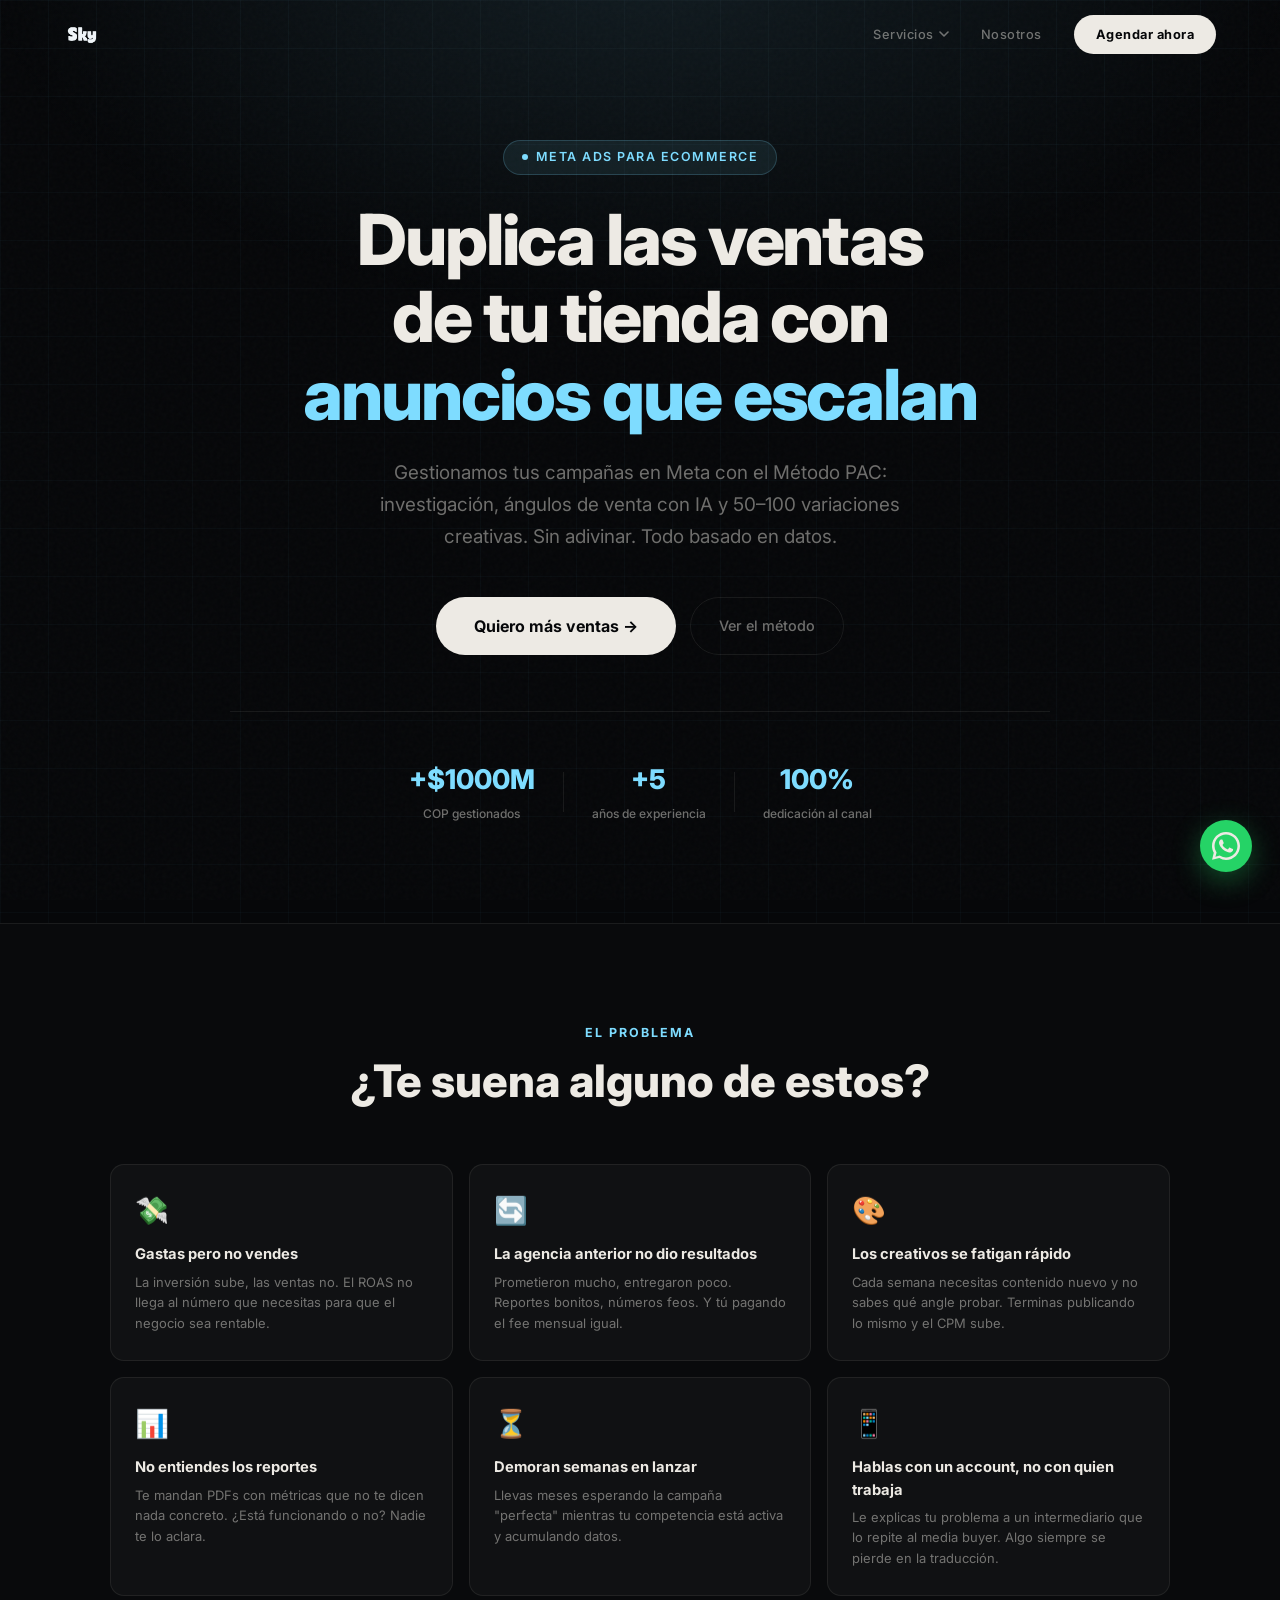
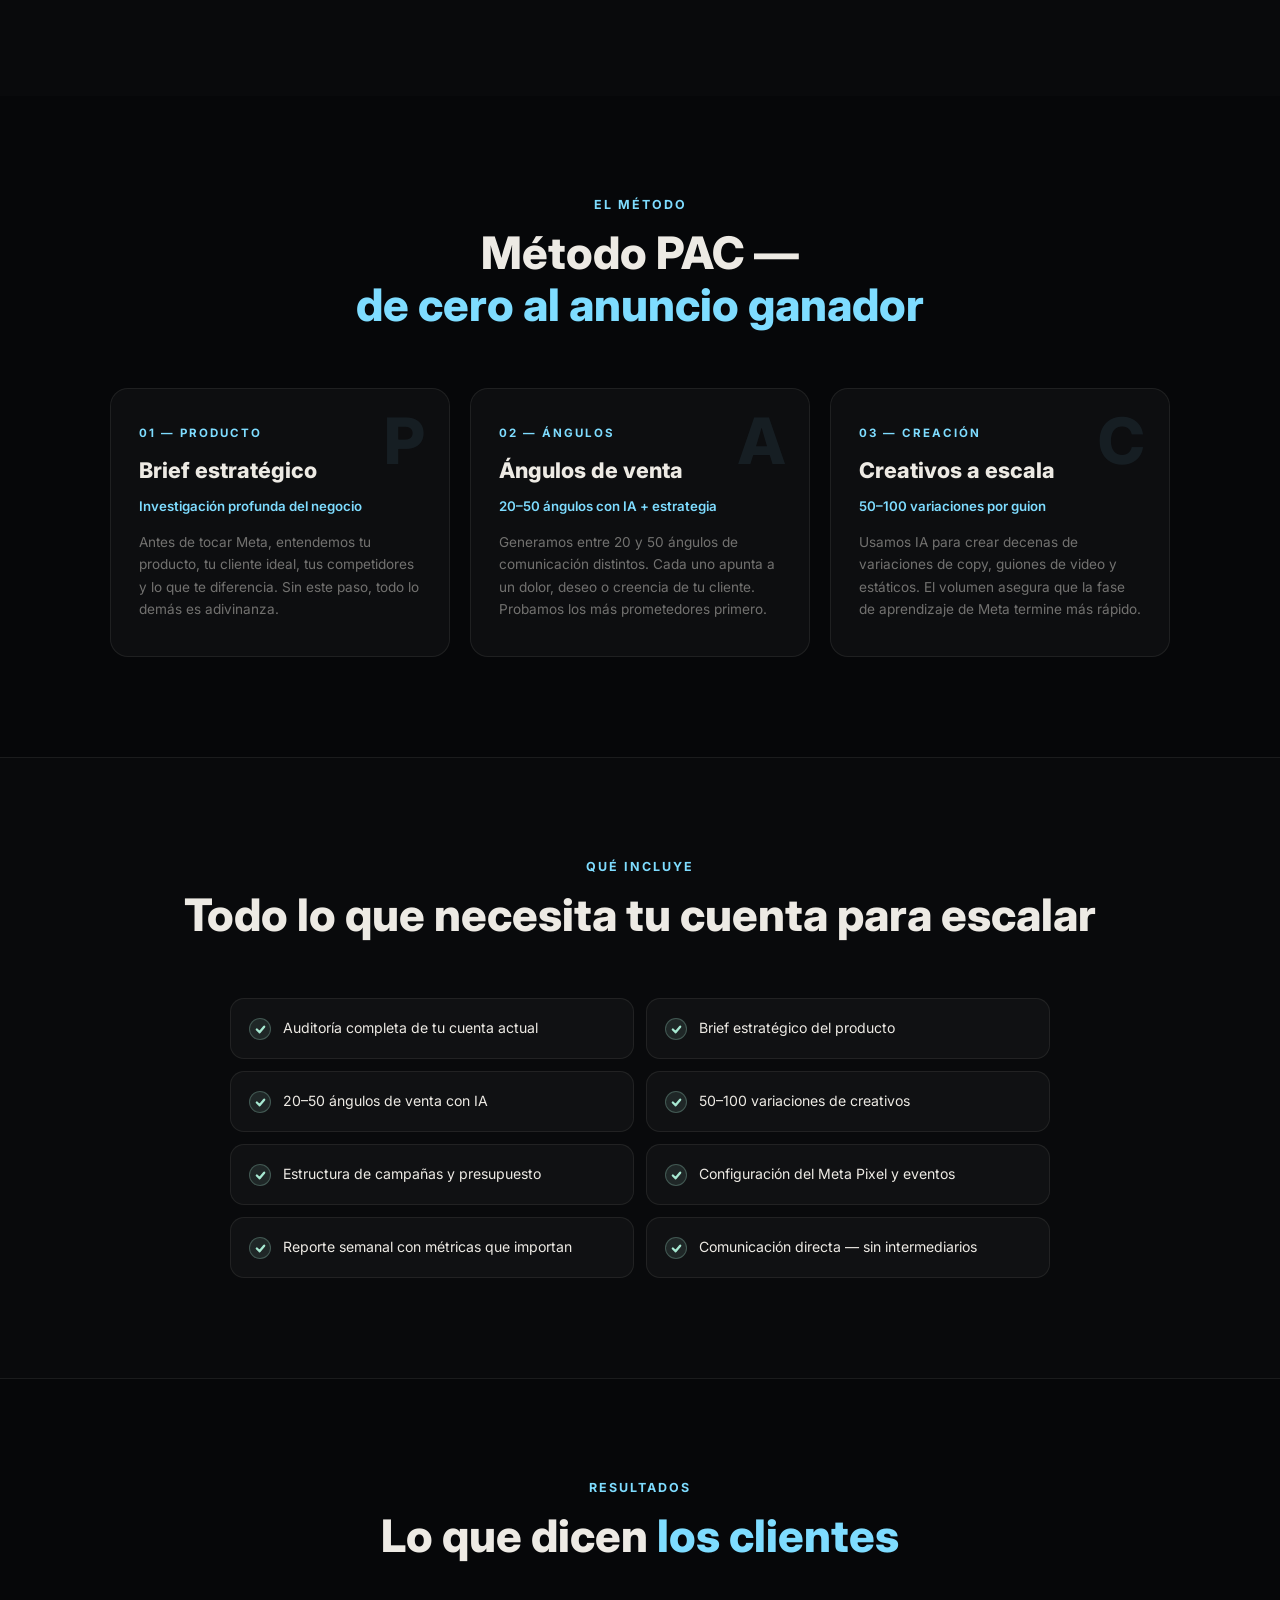
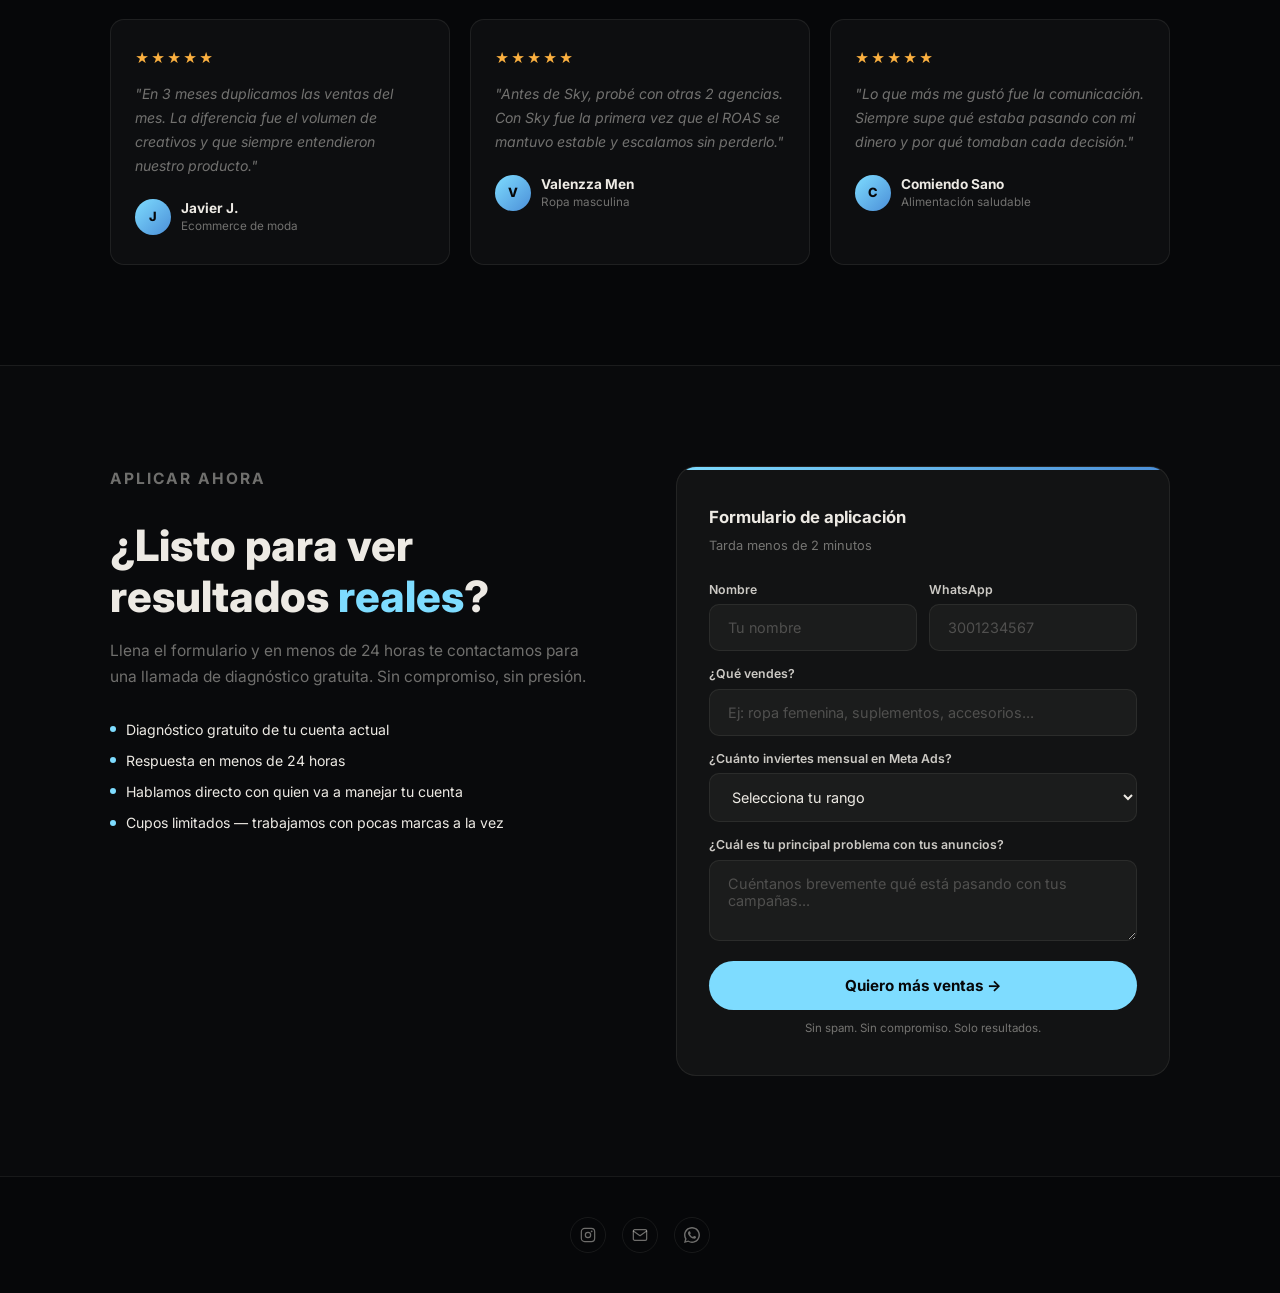
==== commit 493ca631: "Landing ecommerce se convierte en pagina principal (index.html) Nav completo, form actualizado con t" ====
--- a/index.html
+++ b/index.html
@@ -5,9 +5,8 @@
   <meta name="viewport" content="width=device-width, initial-scale=1.0" />
   <link rel="icon" type="image/png" href="favicon.png" />
   <link rel="apple-touch-icon" href="favicon.png" />
-  <title>Sky Marketing — Meta Ads para Ecommerce en Colombia</title>
-  <meta name="description" content="Duplicamos las ventas de tu ecommerce con el Método PAC. +1000M COP en inversión gestionada. Meta Ads para ecommerce en Colombia." />
-
+  <title>Meta Ads para Ecommerce — Sky Marketing</title>
+  <meta name="description" content="Duplica las ventas de tu tienda online con Meta Ads. Método PAC: investigación, ángulos e IA. Sky Marketing, Colombia." />
   <!-- Meta Pixel Code -->
   <script>
   !function(f,b,e,v,n,t,s)
@@ -25,739 +24,300 @@
   src="https://www.facebook.com/tr?id=1989953454951930&ev=PageView&noscript=1"
   /></noscript>
   <!-- End Meta Pixel Code -->
-
   <link rel="preconnect" href="https://fonts.googleapis.com" />
   <link rel="preconnect" href="https://fonts.gstatic.com" crossorigin />
-  <link rel="preload" as="style" href="https://fonts.googleapis.com/css2?family=Inter:wght@400;500;600;700;800;900&family=Space+Grotesk:wght@500;600;700&display=swap" onload="this.onload=null;this.rel='stylesheet'" />
-  <noscript><link href="https://fonts.googleapis.com/css2?family=Inter:wght@400;500;600;700;800;900&family=Space+Grotesk:wght@500;600;700&display=swap" rel="stylesheet" /></noscript>
-
+  <link rel="preload" as="style" href="https://fonts.googleapis.com/css2?family=Inter:wght@400;500;600;700;800&display=swap" onload="this.onload=null;this.rel='stylesheet'" />
+  <noscript><link href="https://fonts.googleapis.com/css2?family=Inter:wght@400;500;600;700;800&display=swap" rel="stylesheet" /></noscript>
+  <link rel="stylesheet" href="css/dark.css" />
   <style>
-    /* ── RESET & BASE ── */
-    *, *::before, *::after { box-sizing: border-box; margin: 0; padding: 0; }
-    :root {
-      --black:  #060709;
-      --white:  #EDEAE4;
-      --sky:    #7EDCFF;
-      --coral:  #FF5C1A;
-      --blue:   #4B8FD8;
-      --gray:   rgba(237,234,228,0.45);
-      --border: rgba(237,234,228,0.08);
-      --t: 0.3s ease;
-    }
-    html { scroll-behavior: smooth; overflow-x: hidden; }
-    body {
-      font-family: 'Inter', sans-serif;
-      background: var(--black);
-      color: var(--white);
-      overflow-x: hidden;
-      line-height: 1.5;
-    }
-    a { text-decoration: none; color: inherit; }
-    img { max-width: 100%; display: block; }
-
-    /* ── NOISE OVERLAY ── */
-    body::before {
+    /* ── HERO ── */
+    .lp-hero {
+      padding: 140px 5% 100px;
+      position: relative; overflow: hidden; text-align: center;
+    }
+    .lp-hero::before {
       content: '';
-      position: fixed; inset: 0; z-index: 0;
-      pointer-events: none; opacity: 0.022;
-      background-image: url("data:image/svg+xml,%3Csvg viewBox='0 0 256 256' xmlns='http://www.w3.org/2000/svg'%3E%3Cfilter id='noise'%3E%3CfeTurbulence type='fractalNoise' baseFrequency='0.9' numOctaves='4' stitchTiles='stitch'/%3E%3C/filter%3E%3Crect width='100%25' height='100%25' filter='url(%23noise)'/%3E%3C/svg%3E");
-    }
-
-    /* ── NAVBAR ── */
-    .nav {
-      position: fixed; top: 0; left: 0; right: 0; z-index: 100;
-      padding: 0 5%;
-      display: flex; align-items: center; justify-content: space-between;
-      height: 70px;
-      border-bottom: 1px solid transparent;
-      transition: border-color var(--t), background var(--t);
-    }
-    .nav.scrolled {
-      background: rgba(6,7,9,0.92);
-      backdrop-filter: blur(20px);
-      border-color: var(--border);
-    }
-    .nav-logo {
-      font-size: 1.4rem; font-weight: 800;
-      letter-spacing: -0.5px; color: var(--white);
-      display: flex; align-items: center;
-    }
-    .nav-logo img { height: 36px; width: auto; }
-    .logo-fallback { display: none; }
-    .nav-links { display: flex; align-items: center; gap: 32px; }
-    .nav-link {
-      font-size: 0.8rem; font-weight: 500; letter-spacing: 0.5px;
-      color: var(--gray); transition: color var(--t);
-    }
-    .nav-link:hover { color: var(--white); }
-    .nav-cta {
-      font-size: 0.8rem; font-weight: 700; letter-spacing: 0.5px;
-      color: var(--black); background: var(--white);
-      padding: 10px 22px; border-radius: 100px;
-      transition: background var(--t), transform var(--t);
-    }
-    .nav-cta:hover { background: var(--sky); transform: translateY(-1px); }
-    .hamburger {
-      display: none; flex-direction: column; gap: 5px;
-      background: none; border: none; cursor: pointer; padding: 6px;
-    }
-    .hamburger span {
-      display: block; width: 22px; height: 1.5px;
-      background: var(--white); border-radius: 2px;
-      transition: all 0.3s ease;
-    }
-    .mobile-menu {
-      display: none; position: fixed; inset: 0; z-index: 99;
-      background: var(--black);
-      flex-direction: column; align-items: center; justify-content: center; gap: 40px;
-    }
-    .mobile-menu.open { display: flex; }
-    .mobile-menu a { font-size: 2rem; font-weight: 700; color: var(--white); }
-
-    /* ── HERO ── */
-    .hero {
-      min-height: 100svh;
-      display: flex; align-items: center;
-      padding: 90px 5% 60px;
-      position: relative; overflow: hidden;
-    }
-    .hero-bg {
-      position: absolute; inset: 0; z-index: 0;
-      background:
-        radial-gradient(ellipse 55% 75% at 95% 15%, rgba(255,92,26,0.10) 0%, transparent 58%),
-        radial-gradient(ellipse 65% 55% at 5% 85%, rgba(126,220,255,0.08) 0%, transparent 55%);
-    }
-    .hero-bg::after {
+      position: absolute; inset: 0;
+      background: radial-gradient(ellipse 80% 60% at 50% -5%, rgba(126,220,255,0.10) 0%, transparent 65%);
+      pointer-events: none;
+    }
+    .lp-hero::after {
       content: '';
       position: absolute; inset: 0;
       background-image:
-        linear-gradient(rgba(237,234,228,0.017) 1px, transparent 1px),
-        linear-gradient(90deg, rgba(237,234,228,0.017) 1px, transparent 1px);
-      background-size: 60px 60px;
-    }
-    .hero-content {
+        linear-gradient(rgba(126,220,255,0.03) 1px, transparent 1px),
+        linear-gradient(90deg, rgba(126,220,255,0.03) 1px, transparent 1px);
+      background-size: 48px 48px;
+      pointer-events: none;
+    }
+    .lp-hero-inner {
       position: relative; z-index: 1;
-      width: 100%; max-width: 1400px;
-      display: grid;
-      grid-template-columns: 1.1fr 0.9fr;
-      gap: 80px; align-items: center;
-    }
-    .hero-tag {
+      max-width: 820px; margin: 0 auto;
+    }
+    .lp-badge {
       display: inline-flex; align-items: center; gap: 8px;
-      font-size: 0.70rem; font-weight: 600; letter-spacing: 2.5px;
-      text-transform: uppercase; color: var(--gray); margin-bottom: 28px;
-    }
-    .hero-tag-dot {
+      background: rgba(126,220,255,0.08);
+      border: 1px solid rgba(126,220,255,0.20);
+      border-radius: 100px; padding: 7px 18px;
+      font-size: 0.78rem; font-weight: 600; letter-spacing: 1.5px;
+      color: var(--sky); text-transform: uppercase; margin-bottom: 26px;
+    }
+    .lp-badge-dot {
       width: 6px; height: 6px; border-radius: 50%;
-      background: var(--sky); animation: pulse 2s ease-in-out infinite;
+      background: var(--sky);
+      animation: pulse 1.8s ease-in-out infinite;
     }
     @keyframes pulse {
       0%, 100% { opacity: 1; transform: scale(1); }
       50%       { opacity: 0.4; transform: scale(0.7); }
     }
-    .hero-title {
-      font-family: 'Space Grotesk', sans-serif;
-      font-size: clamp(3.5rem, 9vw, 11rem);
-      font-weight: 700; line-height: 0.93;
-      letter-spacing: -0.03em; margin-bottom: 32px;
-    }
-    .hero-title .accent { color: var(--sky); }
-    .hero-sub {
-      font-size: clamp(0.9rem, 1.4vw, 1.02rem);
-      color: var(--gray); max-width: 380px; line-height: 1.75; margin-bottom: 36px;
-    }
-    .hero-actions { display: flex; gap: 14px; align-items: center; flex-wrap: wrap; }
-    .btn-primary {
-      display: inline-flex; align-items: center; gap: 8px;
-      background: var(--coral); color: #fff;
-      font-family: 'Inter', sans-serif; font-weight: 700; font-size: 0.85rem;
-      padding: 14px 28px; border-radius: 100px;
-      transition: background var(--t), transform var(--t);
-    }
-    .btn-primary:hover { background: #ff7240; transform: translateY(-2px); }
-    .btn-ghost {
-      display: inline-flex; align-items: center; gap: 8px;
-      border: 1px solid var(--border); color: var(--gray); background: transparent;
-      font-family: 'Inter', sans-serif; font-weight: 500; font-size: 0.85rem;
-      padding: 14px 28px; border-radius: 100px;
+    .lp-h1 {
+      font-size: clamp(2.6rem, 6vw, 4.4rem);
+      font-weight: 800; line-height: 1.1; margin-bottom: 24px;
+      letter-spacing: -0.03em;
+    }
+    .lp-h1 span { color: var(--sky); }
+    .lp-sub {
+      font-size: clamp(1rem, 2vw, 1.18rem);
+      color: var(--gray); line-height: 1.7;
+      max-width: 600px; margin: 0 auto 44px;
+    }
+    .lp-cta-row {
+      display: flex; align-items: center; justify-content: center;
+      gap: 14px; flex-wrap: wrap;
+    }
+    .btn-hero-primary {
+      background: var(--white); color: var(--black);
+      font-family: 'Inter', sans-serif; font-weight: 700; font-size: 1rem;
+      padding: 17px 38px; border-radius: 100px;
+      transition: background var(--t), transform var(--t), box-shadow var(--t);
+      white-space: nowrap;
+    }
+    .btn-hero-primary:hover {
+      background: var(--sky); transform: translateY(-2px);
+      box-shadow: 0 12px 36px rgba(126,220,255,0.28);
+    }
+    .btn-hero-ghost {
+      border: 1px solid var(--border);
+      color: var(--gray); background: transparent;
+      font-family: 'Inter', sans-serif; font-weight: 500; font-size: 0.9rem;
+      padding: 17px 28px; border-radius: 100px;
       transition: border-color var(--t), color var(--t);
-    }
-    .btn-ghost:hover { border-color: rgba(237,234,228,0.35); color: var(--white); }
-
-    /* ── HERO PANEL (signature element) ── */
-    .hero-right { display: flex; align-items: center; justify-content: flex-end; }
-    .hero-panel {
-      width: 100%; max-width: 360px;
-      background: rgba(10,11,15,0.72);
-      border: 1px solid rgba(237,234,228,0.10);
-      border-radius: 20px; padding: 28px;
-      backdrop-filter: blur(24px);
-      box-shadow:
-        0 0 80px rgba(126,220,255,0.05),
-        0 40px 80px rgba(0,0,0,0.5),
-        inset 0 1px 0 rgba(237,234,228,0.07);
-      position: relative;
-      animation: panelFloat 7s ease-in-out infinite;
-    }
-    @keyframes panelFloat {
-      0%, 100% { transform: translateY(0px); }
-      50%       { transform: translateY(-10px); }
-    }
-    .hero-panel::before {
-      content: '';
-      position: absolute; top: 0; left: 28px; right: 28px; height: 1px;
-      background: linear-gradient(90deg, transparent, rgba(126,220,255,0.55), transparent);
-    }
-    .hp-header {
-      display: flex; align-items: center; justify-content: space-between;
-      margin-bottom: 16px;
-    }
-    .hp-live {
-      display: flex; align-items: center; gap: 8px;
-      font-size: 0.68rem; font-weight: 600; letter-spacing: 0.5px;
-      color: rgba(237,234,228,0.50);
-    }
-    .hp-dot {
-      width: 7px; height: 7px; border-radius: 50%;
-      background: #4ADE80;
-      box-shadow: 0 0 8px rgba(74,222,128,0.7);
-      animation: livePulse 1.8s ease-in-out infinite;
-    }
-    @keyframes livePulse {
-      0%, 100% { box-shadow: 0 0 5px rgba(74,222,128,0.6); }
-      50%       { box-shadow: 0 0 14px rgba(74,222,128,1); }
-    }
-    .hp-badge {
-      font-size: 0.56rem; font-weight: 700; letter-spacing: 1.5px;
-      color: var(--sky); text-transform: uppercase;
-      border: 1px solid rgba(126,220,255,0.22);
-      padding: 3px 8px; border-radius: 4px;
-    }
-    .hp-client {
-      font-size: 0.73rem; color: rgba(237,234,228,0.28);
-      padding-bottom: 16px; margin-bottom: 20px;
-      border-bottom: 1px solid rgba(237,234,228,0.07);
-    }
-    .hp-metrics { display: flex; flex-direction: column; gap: 17px; }
-    .hp-metric-label {
-      font-size: 0.58rem; font-weight: 600; text-transform: uppercase;
-      letter-spacing: 1.5px; color: rgba(237,234,228,0.28); margin-bottom: 5px;
-    }
-    .hp-metric-row {
-      display: flex; align-items: baseline; justify-content: space-between; margin-bottom: 7px;
-    }
-    .hp-metric-value {
-      font-family: 'Space Grotesk', sans-serif;
-      font-size: 1.65rem; font-weight: 700; color: var(--white); line-height: 1;
-    }
-    .hp-metric-value.sky   { color: var(--sky); }
-    .hp-metric-value.green { color: #4ADE80; }
-    .hp-metric-value.coral { color: var(--coral); }
-    .hp-metric-change {
-      font-size: 0.64rem; font-weight: 600; color: rgba(74,222,128,0.8);
-    }
-    .hp-bar {
-      height: 3px; background: rgba(237,234,228,0.07);
-      border-radius: 2px; overflow: hidden;
-    }
-    .hp-bar-fill {
-      height: 100%; border-radius: 2px; width: 0;
-      transition: width 1.4s cubic-bezier(0.25, 0.46, 0.45, 0.94);
-    }
-    .hp-bar-fill.sky   { background: linear-gradient(90deg, var(--sky), rgba(126,220,255,0.4)); }
-    .hp-bar-fill.green { background: linear-gradient(90deg, #4ADE80, rgba(74,222,128,0.4)); }
-    .hp-bar-fill.coral { background: linear-gradient(90deg, var(--coral), rgba(255,92,26,0.4)); }
-    .hp-footer {
-      margin-top: 18px; padding-top: 14px;
-      border-top: 1px solid rgba(237,234,228,0.07);
-      display: flex; justify-content: space-between;
-      font-size: 0.66rem; color: rgba(237,234,228,0.28);
-    }
-    .hp-status { color: #4ADE80; font-weight: 600; }
-
-    /* ── TICKER ── */
-    .ticker {
+      white-space: nowrap;
+    }
+    .btn-hero-ghost:hover { border-color: rgba(240,237,232,0.35); color: var(--white); }
+
+    .trust-row {
+      display: flex; align-items: center; justify-content: center;
+      gap: 28px; flex-wrap: wrap;
+      margin-top: 56px; padding-top: 48px;
+      border-top: 1px solid var(--border);
+    }
+    .trust-item { display: flex; flex-direction: column; align-items: center; gap: 4px; }
+    .trust-num   { font-size: 1.7rem; font-weight: 800; color: var(--sky); }
+    .trust-label { font-size: 0.75rem; color: var(--gray); font-weight: 500; }
+    .trust-sep   { width: 1px; height: 40px; background: var(--border); }
+
+    /* ── PROBLEM ── */
+    .lp-problem {
+      padding: 100px 5%;
+      background: rgba(240,237,232,0.01);
+      border-top: 1px solid var(--border);
+    }
+    .lp-section-inner { max-width: 1060px; margin: 0 auto; }
+    .section-eyebrow {
+      font-size: 0.78rem; font-weight: 700; letter-spacing: 2px;
+      text-transform: uppercase; color: var(--sky);
+      text-align: center; margin-bottom: 12px;
+    }
+    .section-title {
+      font-size: clamp(1.8rem, 3.8vw, 2.8rem);
+      font-weight: 800; text-align: center; line-height: 1.18; margin-bottom: 56px;
+    }
+    .section-title span { color: var(--sky); }
+
+    .pain-grid { display: grid; grid-template-columns: repeat(3, 1fr); gap: 16px; }
+    .pain-card {
+      background: rgba(240,237,232,0.03);
+      border: 1px solid var(--border);
+      border-radius: var(--radius); padding: 26px 24px;
+      transition: border-color var(--t), background var(--t);
+    }
+    .pain-card:hover {
+      border-color: rgba(126,220,255,0.18);
+      background: rgba(240,237,232,0.05);
+    }
+    .pain-icon  { font-size: 1.7rem; margin-bottom: 12px; }
+    .pain-title { font-size: 0.92rem; font-weight: 700; margin-bottom: 6px; }
+    .pain-desc  { font-size: 0.81rem; color: var(--gray); line-height: 1.6; }
+
+    /* ── METHOD PAC ── */
+    .lp-method { padding: 100px 5%; }
+    .pac-grid {
+      display: grid; grid-template-columns: repeat(3, 1fr); gap: 20px;
+      margin-top: 56px;
+    }
+    .pac-card {
+      background: rgba(240,237,232,0.03);
+      border: 1px solid var(--border);
+      border-radius: 18px; padding: 36px 28px;
+      position: relative; overflow: hidden;
+      transition: border-color var(--t), transform var(--t);
+    }
+    .pac-card:hover {
+      border-color: rgba(126,220,255,0.22);
+      transform: translateY(-4px);
+    }
+    .pac-letter {
+      font-size: 4rem; font-weight: 800; line-height: 1;
+      color: rgba(126,220,255,0.08); position: absolute;
+      top: 20px; right: 24px; pointer-events: none;
+    }
+    .pac-num {
+      font-size: 0.72rem; font-weight: 700; letter-spacing: 2px;
+      text-transform: uppercase; color: var(--sky); margin-bottom: 12px;
+    }
+    .pac-name { font-size: 1.35rem; font-weight: 800; margin-bottom: 10px; }
+    .pac-sub  { font-size: 0.83rem; color: var(--sky); font-weight: 600; margin-bottom: 14px; }
+    .pac-desc { font-size: 0.85rem; color: var(--gray); line-height: 1.65; }
+
+    /* ── INCLUYE ── */
+    .lp-includes {
+      padding: 100px 5%;
+      background: rgba(240,237,232,0.01);
       border-top: 1px solid var(--border);
       border-bottom: 1px solid var(--border);
-      padding: 16px 0; overflow: hidden; position: relative;
-    }
-    .ticker-track {
-      display: flex; animation: ticker 25s linear infinite; width: max-content;
-    }
-    .ticker-item {
-      display: flex; align-items: center; gap: 32px;
-      padding-right: 32px; white-space: nowrap;
-    }
-    .ticker-text {
-      font-size: 0.72rem; font-weight: 600; letter-spacing: 2.5px;
-      text-transform: uppercase; color: var(--gray);
-    }
-    .ticker-sep {
-      width: 4px; height: 4px; border-radius: 50%;
-      background: var(--sky); flex-shrink: 0;
-    }
-    @keyframes ticker {
-      from { transform: translateX(0); }
-      to   { transform: translateX(-50%); }
-    }
-
-    /* ── INTRO ── */
-    .intro-section { padding: 120px 5%; border-bottom: 1px solid var(--border); }
-    .intro-inner {
-      max-width: 1200px; margin: 0 auto;
-      display: grid; grid-template-columns: 1fr 1.4fr; gap: 80px; align-items: start;
-    }
-    .intro-label {
-      font-size: 0.70rem; font-weight: 600; letter-spacing: 2px;
-      text-transform: uppercase; color: var(--gray); margin-bottom: 24px;
-    }
-    .intro-number {
-      font-family: 'Space Grotesk', sans-serif;
-      font-size: clamp(4rem, 8vw, 8rem);
-      font-weight: 700; line-height: 1; letter-spacing: -0.04em; color: var(--white);
-    }
-    .intro-number span { color: var(--sky); }
-    .intro-number-label { font-size: 0.78rem; color: var(--gray); margin-top: 8px; font-weight: 500; }
-    .intro-text {
-      font-size: clamp(1.2rem, 2.2vw, 1.85rem);
-      font-weight: 400; line-height: 1.55; color: var(--white); letter-spacing: -0.01em;
-    }
-    .intro-text strong { color: var(--sky); font-weight: 700; }
-    .intro-text p + p { margin-top: 22px; }
-    .intro-sub {
-      font-size: 0.88rem; color: var(--gray); margin-top: 32px;
-      line-height: 1.75; max-width: 460px;
-    }
-
-    /* ── RESULTS ── */
-    .results-section { padding: 100px 0; border-bottom: 1px solid var(--border); }
-    .results-header {
-      padding: 0 5%; margin-bottom: 48px;
-      display: flex; align-items: flex-end; justify-content: space-between; gap: 24px;
-    }
-    .results-header h2 {
-      font-family: 'Space Grotesk', sans-serif;
-      font-size: clamp(2rem, 5vw, 4.5rem);
-      font-weight: 700; line-height: 1; letter-spacing: -0.03em;
-    }
-    .results-header h2 span { color: var(--sky); }
-    .scroll-hint {
-      font-size: 0.72rem; color: var(--gray); font-weight: 500;
-      letter-spacing: 1px; white-space: nowrap;
-      display: flex; align-items: center; gap: 8px; margin-bottom: 8px;
-    }
-    .scroll-hint svg { width: 20px; height: 20px; }
-    .scroll-track {
-      display: flex; gap: 16px;
-      overflow-x: auto; scroll-snap-type: x mandatory;
-      -webkit-overflow-scrolling: touch;
-      padding: 0 5% 32px; cursor: grab; scrollbar-width: none;
-    }
-    .scroll-track::-webkit-scrollbar { display: none; }
-    .scroll-track:active { cursor: grabbing; }
-    .result-card {
-      flex: 0 0 300px; height: 440px;
-      scroll-snap-align: start; border-radius: 16px;
+    }
+    .includes-grid {
+      display: grid; grid-template-columns: repeat(2, 1fr); gap: 12px;
+      max-width: 820px; margin: 48px auto 0;
+    }
+    .include-item {
+      display: flex; align-items: flex-start; gap: 12px;
+      padding: 18px; background: rgba(240,237,232,0.03);
+      border: 1px solid var(--border); border-radius: var(--radius);
+    }
+    .inc-check {
+      flex-shrink: 0; width: 22px; height: 22px; border-radius: 50%;
+      background: rgba(167,233,210,0.10);
+      border: 1px solid rgba(167,233,210,0.25);
+      display: flex; align-items: center; justify-content: center;
+      margin-top: 1px; color: var(--mint);
+    }
+    .inc-check svg { width: 11px; height: 11px; }
+    .include-text { font-size: 0.88rem; color: var(--white); line-height: 1.5; }
+
+    /* ── TESTIMONIALS ── */
+    .lp-testimonials { padding: 100px 5%; text-align: center; }
+    .testimonials-grid {
+      display: grid; grid-template-columns: repeat(3, 1fr); gap: 20px;
+      margin-top: 48px;
+    }
+    .testi-card {
+      background: rgba(240,237,232,0.03);
+      border: 1px solid var(--border);
+      border-radius: var(--radius); padding: 28px 24px; text-align: left;
+    }
+    .testi-stars  { color: #FBB040; font-size: 0.85rem; margin-bottom: 14px; letter-spacing: 2px; }
+    .testi-text   { font-size: 0.88rem; color: var(--gray); line-height: 1.7; margin-bottom: 20px; font-style: italic; }
+    .testi-author { display: flex; align-items: center; gap: 10px; }
+    .testi-avatar {
+      width: 36px; height: 36px; border-radius: 50%;
+      background: linear-gradient(135deg, var(--sky), var(--blue));
+      display: flex; align-items: center; justify-content: center;
+      font-size: 0.8rem; font-weight: 800; color: var(--black); flex-shrink: 0;
+    }
+    .testi-name  { font-size: 0.85rem; font-weight: 700; }
+    .testi-brand { font-size: 0.73rem; color: var(--gray); }
+
+    /* ── FORM SECTION ── */
+    .lp-form-section {
+      padding: 100px 5%;
+      background: rgba(240,237,232,0.01);
+      border-top: 1px solid var(--border);
+    }
+    .lp-form-inner {
+      max-width: 1060px; margin: 0 auto;
+      display: grid; grid-template-columns: 1fr 1fr;
+      gap: 72px; align-items: start;
+    }
+    .form-left h2 {
+      font-size: clamp(1.8rem, 3.5vw, 2.7rem);
+      font-weight: 800; line-height: 1.18; margin-bottom: 16px;
+    }
+    .form-left h2 span { color: var(--sky); }
+    .form-left p {
+      font-size: 0.97rem; color: var(--gray); line-height: 1.7; margin-bottom: 28px;
+    }
+    .form-features { list-style: none; display: flex; flex-direction: column; gap: 10px; }
+    .form-features li {
+      display: flex; align-items: center; gap: 10px;
+      font-size: 0.88rem; color: var(--white);
+    }
+    .form-features li::before {
+      content: ''; flex-shrink: 0; width: 6px; height: 6px; border-radius: 50%;
+      background: var(--sky);
+    }
+
+    .lp-form-card {
+      background: rgba(240,237,232,0.04);
+      border: 1px solid var(--border);
+      border-radius: 20px; padding: 38px 32px;
       position: relative; overflow: hidden;
-      background: #0E0E12; border: 1px solid var(--border);
-      transition: transform 0.4s ease, box-shadow 0.4s ease;
-    }
-    .result-card:hover {
-      transform: scale(1.02) translateY(-4px);
-      box-shadow: 0 24px 60px rgba(0,0,0,0.4);
-    }
-    .result-card-bg {
-      position: absolute; inset: 0;
-      background: linear-gradient(160deg, var(--grad-from) 0%, var(--grad-to) 100%);
-      opacity: 0.6;
-    }
-    .result-card-overlay {
-      position: absolute; inset: 0;
-      background: linear-gradient(to top, rgba(6,7,9,0.97) 0%, rgba(6,7,9,0.2) 55%, transparent 100%);
-    }
-    .result-card-content {
-      position: absolute; inset: 0;
-      padding: 24px; display: flex; flex-direction: column; justify-content: space-between;
-    }
-    .result-card-top { display: flex; justify-content: space-between; align-items: flex-start; }
-    .result-category {
-      font-size: 0.58rem; font-weight: 700; letter-spacing: 2px;
-      text-transform: uppercase; color: rgba(237,234,228,0.55);
-      background: rgba(237,234,228,0.07); border: 1px solid rgba(237,234,228,0.10);
-      padding: 4px 10px; border-radius: 4px;
-    }
-    .result-client {
-      font-size: 0.68rem; font-weight: 600; letter-spacing: 1px;
-      text-transform: uppercase; color: rgba(237,234,228,0.38); margin-bottom: 6px;
-    }
-    .result-metric {
-      font-family: 'Space Grotesk', sans-serif;
-      font-size: 3.5rem; font-weight: 700; line-height: 1;
-      letter-spacing: -0.04em; color: var(--white);
-    }
-    .result-metric-label { font-size: 0.76rem; color: rgba(237,234,228,0.42); margin-top: 4px; }
-    .result-detail { display: flex; gap: 14px; margin-top: 14px; flex-wrap: wrap; }
-    .result-detail-item { font-size: 0.70rem; color: rgba(237,234,228,0.38); }
-    .result-detail-item strong { color: var(--sky); }
-
-    /* ── CREATIVE GALLERY ── */
-    .creatives-section { padding: 100px 0; border-bottom: 1px solid var(--border); overflow: hidden; }
-    .creatives-header {
-      padding: 0 5%; margin-bottom: 48px;
-      display: flex; align-items: flex-end; justify-content: space-between; gap: 24px;
-    }
-    .creatives-title {
-      font-family: 'Space Grotesk', sans-serif;
-      font-size: clamp(2rem, 5vw, 4.5rem);
-      font-weight: 700; line-height: 1; letter-spacing: -0.03em;
-    }
-    .creatives-title span { color: var(--sky); }
-    .creatives-track {
-      display: flex;
-      animation: carousel 22s linear infinite;
-      width: max-content;
-    }
-    .creatives-track:hover { animation-play-state: paused; }
-    .creative-card {
-      flex: 0 0 210px; height: 373px; margin-right: 12px;
-      border-radius: 16px; position: relative; overflow: hidden;
-      border: 1px solid var(--border);
-      background: linear-gradient(160deg, var(--c-from) 0%, var(--c-to) 100%);
-      transition: transform 0.3s ease;
-    }
-    .creative-card:hover { transform: scale(1.03); }
-    .creative-card img, .creative-card video {
-      position: absolute; inset: 0; width: 100%; height: 100%; object-fit: cover;
-    }
-    .creative-play {
-      position: absolute; top: 50%; left: 50%;
-      transform: translate(-50%, -50%);
-      width: 48px; height: 48px; border-radius: 50%;
-      background: rgba(237,234,228,0.15); border: 1px solid rgba(237,234,228,0.25);
-      display: flex; align-items: center; justify-content: center;
-      transition: background var(--t);
-    }
-    .creative-card:hover .creative-play { background: rgba(126,220,255,0.25); }
-    .creative-play svg { width: 18px; height: 18px; margin-left: 3px; }
-    @keyframes carousel {
-      from { transform: translateX(0); }
-      to   { transform: translateX(-50%); }
-    }
-
-    /* ── METHOD PAC ── */
-    .method-section { padding: 120px 5%; border-bottom: 1px solid var(--border); }
-    .method-inner { max-width: 1200px; margin: 0 auto; }
-    .method-header { margin-bottom: 80px; }
-    .section-label {
-      font-size: 0.70rem; font-weight: 600; letter-spacing: 2px;
-      text-transform: uppercase; color: var(--gray); margin-bottom: 20px;
-    }
-    .method-title {
-      font-family: 'Space Grotesk', sans-serif;
-      font-size: clamp(2.5rem, 6vw, 6rem);
-      font-weight: 700; line-height: 1; letter-spacing: -0.03em;
-    }
-    .method-title span { color: var(--sky); }
-    .pac-list { display: flex; flex-direction: column; }
-    .pac-item {
-      display: grid; grid-template-columns: 80px 1fr 1fr;
-      gap: 40px; align-items: start; padding: 48px 0;
-      border-top: 1px solid var(--border);
-      transition: background var(--t);
-    }
-    .pac-item:hover { background: rgba(237,234,228,0.015); }
-    .pac-num {
-      font-size: 0.70rem; font-weight: 600; letter-spacing: 2px;
-      text-transform: uppercase; color: var(--gray); padding-top: 6px;
-    }
-    .pac-name {
-      font-family: 'Space Grotesk', sans-serif;
-      font-size: clamp(1.8rem, 3.5vw, 3.2rem);
-      font-weight: 700; letter-spacing: -0.03em; line-height: 1;
-    }
-    .pac-name em { font-style: normal; color: var(--coral); }
-    .pac-desc { padding-top: 8px; }
-    .pac-desc h4 { font-size: 0.85rem; font-weight: 700; color: var(--sky); margin-bottom: 10px; }
-    .pac-desc p { font-size: 0.88rem; color: var(--gray); line-height: 1.75; }
-
-    /* ── STATS BAR ── */
-    .stats-bar {
-      padding: 80px 5%; border-bottom: 1px solid var(--border);
-      display: flex; align-items: center; justify-content: center; gap: 0;
-    }
-    .stat-item { flex: 1; text-align: center; padding: 0 40px; border-right: 1px solid var(--border); }
-    .stat-item:last-child { border-right: none; }
-    .stat-num {
-      font-family: 'Space Grotesk', sans-serif;
-      font-size: clamp(2.5rem, 5vw, 5rem);
-      font-weight: 700; line-height: 1; letter-spacing: -0.04em; color: var(--white);
-    }
-    .stat-num span { color: var(--sky); }
-    .stat-label {
-      font-size: 0.72rem; font-weight: 500; letter-spacing: 1px;
-      text-transform: uppercase; color: var(--gray); margin-top: 8px;
-    }
-
-    /* ── INCLUDES ── */
-    .includes-section { padding: 120px 5%; border-bottom: 1px solid var(--border); }
-    .includes-inner { max-width: 1200px; margin: 0 auto; }
-    .includes-header {
-      display: grid; grid-template-columns: 1fr 1fr;
-      gap: 80px; margin-bottom: 64px; align-items: end;
-    }
-    .includes-title {
-      font-family: 'Space Grotesk', sans-serif;
-      font-size: clamp(2.2rem, 5vw, 4.5rem);
-      font-weight: 700; letter-spacing: -0.03em; line-height: 1.05;
-    }
-    .includes-sub { font-size: 0.92rem; color: var(--gray); line-height: 1.75; }
-    .includes-grid {
-      display: grid; grid-template-columns: repeat(4, 1fr); gap: 1px;
-      background: var(--border); border: 1px solid var(--border);
-      border-radius: 16px; overflow: hidden;
-    }
-    .include-item {
-      background: var(--black); padding: 28px 24px;
-      transition: background var(--t);
-    }
-    .include-item:hover { background: rgba(237,234,228,0.025); }
-    .include-num {
-      font-size: 0.58rem; font-weight: 700; letter-spacing: 2px;
-      text-transform: uppercase; color: rgba(237,234,228,0.22); margin-bottom: 14px;
-    }
-    .include-title { font-size: 0.92rem; font-weight: 700; color: var(--white); margin-bottom: 7px; line-height: 1.3; }
-    .include-desc { font-size: 0.76rem; color: var(--gray); line-height: 1.6; }
-
-    /* ── TESTIMONIALS (auto-scroll infinite) ── */
-    .testi-section { padding: 100px 0; border-bottom: 1px solid var(--border); overflow: hidden; }
-    .testi-header { padding: 0 5%; margin-bottom: 48px; }
-    .testi-title {
-      font-family: 'Space Grotesk', sans-serif;
-      font-size: clamp(2rem, 5vw, 4.5rem);
-      font-weight: 700; letter-spacing: -0.03em; line-height: 1;
-    }
-    .testi-track {
-      display: flex;
-      animation: carousel 32s linear infinite;
-      width: max-content;
-    }
-    .testi-track:hover { animation-play-state: paused; }
-    .testi-card {
-      flex: 0 0 400px; margin-right: 20px;
-      border: 1px solid var(--border);
-      border-radius: 16px; padding: 36px 32px;
-      background: #0E0E12;
-      transition: border-color var(--t);
-    }
-    .testi-card:hover { border-color: rgba(237,234,228,0.18); }
-    .testi-stars { color: #FBB040; font-size: 0.85rem; letter-spacing: 2px; margin-bottom: 18px; }
-    .testi-quote {
-      font-size: 0.96rem; line-height: 1.72; color: var(--white);
-      margin-bottom: 28px; font-style: italic;
-    }
-    .testi-author { display: flex; align-items: center; gap: 12px; }
-    .testi-avatar {
-      width: 38px; height: 38px; border-radius: 50%;
-      background: var(--sky); display: flex; align-items: center;
-      justify-content: center; font-weight: 800; font-size: 0.85rem;
-      color: var(--black); flex-shrink: 0;
-    }
-    .testi-name { font-size: 0.85rem; font-weight: 700; }
-    .testi-brand { font-size: 0.70rem; color: var(--gray); }
-
-    /* ── FORM SECTION ── */
-    .form-section { padding: 120px 5%; }
-    .form-inner {
-      max-width: 1200px; margin: 0 auto;
-      display: grid; grid-template-columns: 1fr 1fr; gap: 100px; align-items: start;
-    }
-    .form-eyebrow {
-      font-size: 0.70rem; font-weight: 600; letter-spacing: 2px;
-      text-transform: uppercase; color: var(--gray); margin-bottom: 20px;
-    }
-    .form-title {
-      font-family: 'Space Grotesk', sans-serif;
-      font-size: clamp(2.5rem, 5vw, 5rem);
-      font-weight: 700; letter-spacing: -0.03em; line-height: 1; margin-bottom: 24px;
-    }
-    .form-title span { color: var(--sky); }
-    .form-desc { font-size: 0.92rem; color: var(--gray); line-height: 1.75; margin-bottom: 40px; }
-    .form-check-list { list-style: none; display: flex; flex-direction: column; gap: 12px; }
-    .form-check-list li {
-      display: flex; align-items: center; gap: 12px;
-      font-size: 0.85rem; color: var(--gray);
-    }
-    .form-check-list li::before {
-      content: ''; flex-shrink: 0;
-      width: 5px; height: 5px; border-radius: 50%; background: var(--coral);
-    }
-    .form-card {
-      border: 1px solid var(--border); border-radius: 20px;
-      padding: 40px 36px; background: #0E0E12; position: relative;
-    }
-    .form-card::before {
+    }
+    .lp-form-card::before {
       content: '';
-      position: absolute; top: 0; left: 36px; right: 36px; height: 1px;
-      background: linear-gradient(90deg, transparent, var(--coral), transparent);
-    }
-    .field-group { display: flex; flex-direction: column; gap: 6px; margin-bottom: 16px; }
-    .field-group label {
-      font-size: 0.66rem; font-weight: 600; letter-spacing: 1px;
-      text-transform: uppercase; color: rgba(237,234,228,0.38);
-    }
-    .field-group input,
-    .field-group select,
-    .field-group textarea {
-      background: rgba(237,234,228,0.035); border: 1px solid var(--border);
-      border-radius: 10px; padding: 13px 16px;
-      font-family: 'Inter', sans-serif; font-size: 0.88rem;
-      color: var(--white); outline: none; width: 100%;
-      transition: border-color var(--t), background var(--t);
-    }
-    .field-group input::placeholder,
-    .field-group textarea::placeholder { color: rgba(237,234,228,0.22); }
-    .field-group input:focus,
-    .field-group select:focus,
-    .field-group textarea:focus {
-      border-color: rgba(255,92,26,0.35);
-      background: rgba(255,92,26,0.03);
-    }
-    .field-group select option { background: #111; color: var(--white); }
-    .field-row { display: grid; grid-template-columns: 1fr 1fr; gap: 14px; }
-    .no-califica-msg {
-      display: none; padding: 12px 16px; margin-bottom: 14px;
-      border-radius: 10px; border: 1px solid rgba(251,176,64,0.3);
-      background: rgba(251,176,64,0.05);
-      font-size: 0.80rem; color: rgba(251,176,64,0.9); line-height: 1.5;
-    }
-    .no-califica-msg a { color: #FBB040; text-decoration: underline; text-underline-offset: 3px; }
-    .btn-submit {
+      position: absolute; top: 0; left: 0; right: 0; height: 3px;
+      background: linear-gradient(90deg, var(--sky), var(--blue));
+    }
+    .form-card-title { font-size: 1.05rem; font-weight: 700; margin-bottom: 6px; }
+    .form-card-sub   { font-size: 0.8rem; color: var(--gray); margin-bottom: 26px; }
+
+    .form-group {
+      display: flex; flex-direction: column; gap: 5px; margin-bottom: 14px;
+    }
+    .form-group label {
+      font-size: 0.77rem; font-weight: 600; color: var(--white); opacity: 0.85;
+    }
+    .form-group input,
+    .form-group select { font-family: 'Inter', sans-serif; }
+    .form-row-2 { display: grid; grid-template-columns: 1fr 1fr; gap: 12px; }
+
+    .btn-form-submit {
       width: 100%; padding: 15px;
-      background: var(--coral); color: #fff;
-      font-family: 'Inter', sans-serif; font-weight: 700; font-size: 0.92rem;
-      border: none; border-radius: 100px; cursor: pointer; margin-top: 6px;
-      transition: background var(--t), transform var(--t);
-    }
-    .btn-submit:hover { background: #ff7240; transform: translateY(-2px); }
-    .btn-submit:disabled { opacity: 0.5; cursor: not-allowed; transform: none; }
-    .form-note { font-size: 0.68rem; color: var(--gray); text-align: center; margin-top: 12px; }
-
-    /* ── FOOTER ── */
-    .footer { border-top: 1px solid var(--border); padding: 40px 5%; display: flex; justify-content: center; }
-    .footer-social { display: flex; gap: 16px; }
-    .footer-social a {
-      width: 36px; height: 36px; border-radius: 50%;
-      border: 1px solid var(--border);
-      display: flex; align-items: center; justify-content: center;
-      color: var(--gray); transition: border-color var(--t), color var(--t);
-    }
-    .footer-social a:hover { border-color: var(--white); color: var(--white); }
-
-    /* ── WA FLOAT ── */
-    .wa-float {
-      position: fixed; bottom: 28px; right: 28px; z-index: 90;
-      width: 52px; height: 52px; border-radius: 50%;
-      background: #25D366; display: flex; align-items: center; justify-content: center;
-      box-shadow: 0 8px 28px rgba(37,211,102,0.35);
-      transition: transform var(--t), box-shadow var(--t);
-    }
-    .wa-float:hover { transform: translateY(-3px); box-shadow: 0 12px 36px rgba(37,211,102,0.45); }
-    .wa-float svg { width: 28px; height: 28px; }
-
-    /* ── NAV DROPDOWN ── */
-    .nav-drop-wrap { position: relative; }
-    .nav-has-drop { display: flex; align-items: center; gap: 5px; cursor: pointer; }
-    .nav-has-drop svg { transition: transform var(--t); }
-    .nav-drop-wrap:hover .nav-has-drop svg { transform: rotate(180deg); }
-    .nav-dropdown {
-      position: absolute; top: calc(100% + 20px); left: 50%;
-      transform: translateX(-50%) translateY(-6px);
-      background: #111; border: 1px solid var(--border);
-      border-radius: 16px; overflow: hidden;
-      display: flex; min-width: 340px;
-      opacity: 0; pointer-events: none;
-      transition: opacity 0.2s ease, transform 0.2s ease;
-      z-index: 200; box-shadow: 0 24px 60px rgba(0,0,0,0.6);
-    }
-    .nav-drop-wrap:hover .nav-dropdown {
-      opacity: 1; pointer-events: all; transform: translateX(-50%) translateY(0);
-    }
-    .nav-drop-inner { flex: 1; display: flex; flex-direction: column; padding: 10px; }
-    .nav-drop-item {
-      display: flex; flex-direction: column; gap: 3px;
-      padding: 14px 16px; border-radius: 10px; transition: background var(--t);
-    }
-    .nav-drop-item:hover { background: rgba(237,234,228,0.05); }
-    .nav-drop-name { font-size: 0.85rem; font-weight: 700; color: var(--white); }
-    .nav-drop-desc { font-size: 0.70rem; color: var(--gray); line-height: 1.4; }
-    .nav-drop-side {
-      width: 170px; border-left: 1px solid var(--border);
-      padding: 24px 20px; display: flex; flex-direction: column;
-      justify-content: space-between; gap: 20px;
-      background: rgba(237,234,228,0.015);
-    }
-    .nav-drop-stats { display: flex; flex-direction: column; gap: 16px; }
-    .nav-drop-stat-num {
-      font-family: 'Space Grotesk', sans-serif;
-      font-size: 1.9rem; font-weight: 700; line-height: 1;
-      letter-spacing: -0.03em; color: var(--white);
-    }
-    .nav-drop-stat-num span { color: var(--sky); }
-    .nav-drop-stat-label {
-      font-size: 0.62rem; color: var(--gray); margin-top: 3px;
-      text-transform: uppercase; letter-spacing: 1px; font-weight: 500;
-    }
-    .nav-drop-cta-btn {
-      display: inline-flex; padding: 10px 16px;
-      background: var(--white); color: var(--black);
-      font-size: 0.72rem; font-weight: 700; border-radius: 100px;
-      transition: background var(--t); text-align: center; justify-content: center;
-    }
-    .nav-drop-cta-btn:hover { background: var(--sky); }
-
-    /* ── RESPONSIVE ── */
-    @media (max-width: 960px) {
-      .hero-content { grid-template-columns: 1fr; }
-      .hero-right { display: none; }
-      .intro-inner { grid-template-columns: 1fr; gap: 40px; }
-      .includes-header { grid-template-columns: 1fr; gap: 24px; }
-      .includes-grid { grid-template-columns: repeat(2, 1fr); }
-      .pac-item { grid-template-columns: 50px 1fr; gap: 24px; }
-      .pac-desc { grid-column: 2; }
-      .form-inner { grid-template-columns: 1fr; gap: 60px; }
-      .stats-bar { flex-direction: column; gap: 40px; }
-      .stat-item { border-right: none; border-bottom: 1px solid var(--border); padding: 0 0 40px; }
-      .stat-item:last-child { border-bottom: none; }
+      background: var(--sky); color: var(--black);
+      font-family: 'Inter', sans-serif; font-weight: 700; font-size: 0.95rem;
+      border: none; border-radius: 100px; cursor: pointer;
+      transition: background var(--t), transform var(--t), box-shadow var(--t);
+      margin-top: 6px;
+    }
+    .btn-form-submit:hover {
+      background: #a8eaff; transform: translateY(-2px);
+      box-shadow: 0 10px 28px rgba(126,220,255,0.25);
+    }
+    .btn-form-submit:disabled { opacity: 0.6; cursor: not-allowed; transform: none; }
+    .form-note { font-size: 0.72rem; color: var(--gray); text-align: center; margin-top: 10px; }
+
+
+    @media (max-width: 768px) {
+      .pain-grid         { grid-template-columns: 1fr; }
+      .pac-grid          { grid-template-columns: 1fr; }
+      .includes-grid     { grid-template-columns: 1fr; }
+      .testimonials-grid { grid-template-columns: 1fr; }
+      .lp-form-inner     { grid-template-columns: 1fr; gap: 40px; }
+      .form-row-2        { grid-template-columns: 1fr; }
+      .trust-sep         { display: none; }
     }
     @media (max-width: 640px) {
-      .nav-links { display: none; }
-      .hamburger { display: flex; }
-      .hero { padding-top: 110px; padding-bottom: 60px; min-height: 0; }
-      .hero-title { font-size: clamp(3rem, 14vw, 5.5rem); }
-      .intro-section { padding: 60px 5%; }
-      .results-section { padding: 56px 0; }
-      .creatives-section { padding: 56px 0; }
-      .method-section { padding: 60px 5%; }
-      .method-header { margin-bottom: 40px; }
-      .pac-item { padding: 32px 0; }
-      .stats-bar { padding: 48px 5%; }
-      .includes-section { padding: 60px 5%; }
-      .includes-header { margin-bottom: 40px; }
-      .testi-section { padding: 56px 0; }
-      .form-section { padding: 60px 5%; }
-      .result-card { flex: 0 0 260px; height: 380px; }
-      .includes-grid { grid-template-columns: 1fr; }
-      .testi-card { flex: 0 0 300px; }
-      .field-row { grid-template-columns: 1fr; }
-      .footer-inner { flex-direction: column; align-items: flex-start; }
-      .pac-item { grid-template-columns: 1fr; }
-      .pac-num { display: none; }
+      .lp-hero    { padding: 100px 5% 60px; }
+      .lp-problem, .lp-method, .lp-includes,
+      .lp-testimonials, .lp-form-section { padding: 60px 5%; }
+      .section-title { margin-bottom: 36px; }
     }
   </style>
 </head>
 <body>
 
-  <!-- Navbar -->
   <nav class="nav" id="mainNav">
     <a href="index.html" class="nav-logo">
       <img src="assets/logo-light.png" alt="Sky Marketing"
@@ -772,273 +332,301 @@
         </a>
         <div class="nav-dropdown">
           <div class="nav-drop-inner">
-            <a href="servicios.html" class="nav-drop-item">
-              <span class="nav-drop-name">Meta Ads</span>
-              <span class="nav-drop-desc">Método PAC — Facebook & Instagram Ads para ecommerce</span>
-            </a>
-            <a href="servicios.html" class="nav-drop-item">
-              <span class="nav-drop-name">Páginas Web</span>
-              <span class="nav-drop-desc">Shopify y WhatsApp Business para marcas que venden online</span>
-            </a>
-            <a href="servicios.html" class="nav-drop-item">
-              <span class="nav-drop-name">Contenido Orgánico</span>
-              <span class="nav-drop-desc">Estrategia de contenido para Instagram</span>
-            </a>
+            <a href="servicios.html" class="nav-drop-item"><span class="nav-drop-name">Meta Ads</span><span class="nav-drop-desc">Método PAC — Facebook & Instagram Ads para ecommerce</span></a>
+            <a href="servicios.html" class="nav-drop-item"><span class="nav-drop-name">Páginas Web</span><span class="nav-drop-desc">Shopify y WhatsApp Business para marcas que venden online</span></a>
+            <a href="servicios.html" class="nav-drop-item"><span class="nav-drop-name">Contenido Orgánico</span><span class="nav-drop-desc">Estrategia de contenido para Instagram</span></a>
           </div>
         </div>
       </div>
       <a href="nosotros.html" class="nav-link">Nosotros</a>
-      <a href="#aplicar" class="nav-cta">Agendar ahora</a>
+      <a href="#lp-form" class="nav-cta">Agendar ahora</a>
     </div>
-    <button class="hamburger" id="hamburger" aria-label="Menú">
-      <span></span><span></span><span></span>
-    </button>
+    <button class="hamburger" id="hamburger" aria-label="Menú"><span></span><span></span><span></span></button>
   </nav>
 
-  <!-- Mobile menu -->
   <div class="mobile-menu" id="mobileMenu">
     <a href="servicios.html">Servicios</a>
     <a href="nosotros.html">Nosotros</a>
-    <a href="#aplicar" class="btn-primary" style="font-size:1rem;padding:16px 36px;">Agendar ahora</a>
+    <a href="#lp-form" class="btn-primary" style="font-size:1rem;padding:16px 36px;">Agendar ahora</a>
   </div>
 
   <!-- Hero -->
-  <section class="hero">
-    <div class="hero-bg"></div>
-    <div class="hero-content">
-
-      <!-- Left: headline -->
-      <div class="hero-left">
-        <h1 class="hero-title">
-          Duplicamos<br>
-          tus <span class="accent">ventas</span><br>
-          en Meta Ads
-        </h1>
-        <p class="hero-sub">
-          Método PAC — el sistema que transforma tu inversión publicitaria
-          en resultados predecibles. Sin improvisar
-</p>
-        <div class="hero-actions">
-          <a href="#aplicar" class="btn-primary">Agendar ahora</a>
-          <a href="#metodo" class="btn-ghost">Ver el método</a>
-        </div>
-      </div>
-
-      <!-- Right: live performance panel -->
-      <div class="hero-right">
-        <div class="hero-panel" id="heroPanel">
-          <div class="hp-header">
-            <span class="hp-live">
-              <span class="hp-dot"></span>
-              Campaña activa
-            </span>
-            <span class="hp-badge">Meta Ads</span>
-          </div>
-          <p class="hp-client">Valenzza Men · Moda masculina</p>
-          <div class="hp-metrics">
-            <div class="hp-metric">
-              <p class="hp-metric-label">ROAS</p>
-              <div class="hp-metric-row">
-                <span class="hp-metric-value sky" id="mRoas">0.0×</span>
-                <span class="hp-metric-change">↑ sostenido</span>
-              </div>
-              <div class="hp-bar"><div class="hp-bar-fill sky" id="bRoas"></div></div>
-            </div>
-            <div class="hp-metric">
-              <p class="hp-metric-label">Costo por compra</p>
-              <div class="hp-metric-row">
-                <span class="hp-metric-value green" id="mCpa">-0%</span>
-                <span class="hp-metric-change">vs agencia anterior</span>
-              </div>
-              <div class="hp-bar"><div class="hp-bar-fill green" id="bCpa"></div></div>
-            </div>
-            <div class="hp-metric">
-              <p class="hp-metric-label">Escala de presupuesto</p>
-              <div class="hp-metric-row">
-                <span class="hp-metric-value coral" id="mEscala">+0%</span>
-                <span class="hp-metric-change">en 60 días</span>
-              </div>
-              <div class="hp-bar"><div class="hp-bar-fill coral" id="bEscala"></div></div>
-            </div>
-          </div>
-          <div class="hp-footer">
-            <span>Inversión: $5M / mes</span>
-            <span class="hp-status">● Escala activa</span>
-          </div>
-        </div>
-      </div>
-
+  <section class="lp-hero">
+    <div class="lp-hero-inner">
+      <div class="lp-badge">
+        <span class="lp-badge-dot"></span>
+        Meta Ads para Ecommerce
+      </div>
+      <h1 class="lp-h1">
+        Duplica las ventas<br/>de tu tienda con<br/><span>anuncios que escalan</span>
+      </h1>
+      <p class="lp-sub">
+        Gestionamos tus campañas en Meta con el Método PAC: investigación, ángulos de venta con IA
+        y 50–100 variaciones creativas. Sin adivinar. Todo basado en datos.
+      </p>
+      <div class="lp-cta-row">
+        <a href="#lp-form" class="btn-hero-primary">Quiero más ventas →</a>
+        <a href="#metodo" class="btn-hero-ghost">Ver el método</a>
+      </div>
+
+      <div class="trust-row">
+        <div class="trust-item">
+          <span class="trust-num">+$1000M</span>
+          <span class="trust-label">COP gestionados</span>
+        </div>
+        <div class="trust-sep"></div>
+        <div class="trust-item">
+          <span class="trust-num">+5</span>
+          <span class="trust-label">años de experiencia</span>
+        </div>
+        <div class="trust-sep"></div>
+        <div class="trust-item">
+          <span class="trust-num">100%</span>
+          <span class="trust-label">dedicación al canal</span>
+        </div>
+      </div>
     </div>
   </section>
 
-  <!-- Intro -->
-  <section class="intro-section">
-    <div class="intro-inner">
-      <div>
-        <p class="intro-label">Quiénes somos</p>
-        <div class="intro-number">+$1000<span>M</span></div>
-        <p class="intro-number-label">COP gestionados en Meta Ads</p>
-      </div>
-      <div>
-        <div class="intro-text">
-          <p>
-            No somos una agencia genérica. Somos especialistas en <strong>Meta Ads</strong>
-            para marcas que venden por Shopify o WhatsApp — con un método propio que convierte inversión en ventas predecibles
-          </p>
-
-        </div>
-        <p class="intro-sub">
-          Trabajamos con pocas marcas a la vez para dar la atención que cada cuenta merece.
-          Si calificas, tienes acceso directo a quien maneja tus campañas — sin intermediarios
-</p>
+  <!-- Problem -->
+  <section class="lp-problem">
+    <div class="lp-section-inner">
+      <p class="section-eyebrow">El problema</p>
+      <h2 class="section-title">¿Te suena alguno de estos?</h2>
+      <div class="pain-grid">
+        <div class="pain-card">
+          <div class="pain-icon">💸</div>
+          <p class="pain-title">Gastas pero no vendes</p>
+          <p class="pain-desc">La inversión sube, las ventas no. El ROAS no llega al número que necesitas para que el negocio sea rentable.</p>
+        </div>
+        <div class="pain-card">
+          <div class="pain-icon">🔄</div>
+          <p class="pain-title">La agencia anterior no dio resultados</p>
+          <p class="pain-desc">Prometieron mucho, entregaron poco. Reportes bonitos, números feos. Y tú pagando el fee mensual igual.</p>
+        </div>
+        <div class="pain-card">
+          <div class="pain-icon">🎨</div>
+          <p class="pain-title">Los creativos se fatigan rápido</p>
+          <p class="pain-desc">Cada semana necesitas contenido nuevo y no sabes qué angle probar. Terminas publicando lo mismo y el CPM sube.</p>
+        </div>
+        <div class="pain-card">
+          <div class="pain-icon">📊</div>
+          <p class="pain-title">No entiendes los reportes</p>
+          <p class="pain-desc">Te mandan PDFs con métricas que no te dicen nada concreto. ¿Está funcionando o no? Nadie te lo aclara.</p>
+        </div>
+        <div class="pain-card">
+          <div class="pain-icon">⏳</div>
+          <p class="pain-title">Demoran semanas en lanzar</p>
+          <p class="pain-desc">Llevas meses esperando la campaña "perfecta" mientras tu competencia está activa y acumulando datos.</p>
+        </div>
+        <div class="pain-card">
+          <div class="pain-icon">📱</div>
+          <p class="pain-title">Hablas con un account, no con quien trabaja</p>
+          <p class="pain-desc">Le explicas tu problema a un intermediario que lo repite al media buyer. Algo siempre se pierde en la traducción.</p>
+        </div>
       </div>
     </div>
   </section>
 
-
   <!-- Method PAC -->
-  <section class="method-section" id="metodo">
-    <div class="method-inner">
-      <div class="method-header">
-        <p class="section-label">Nuestro sistema</p>
-        <h2 class="method-title">El Método <span>PAC</span></h2>
-      </div>
-      <div class="pac-list">
-        <div class="pac-item">
-          <span class="pac-num">01</span>
-          <div class="pac-name"><em>P</em>roducto</div>
-          <div class="pac-desc">
-            <h4>Brief estratégico + investigación</h4>
-            <p>Antes de tocar Meta, entendemos tu producto, cliente ideal y competidores. Sin este paso, todo lo demás es adivinanza. La investigación define todo lo que viene después</p>
-          </div>
-        </div>
-        <div class="pac-item">
-          <span class="pac-num">02</span>
-          <div class="pac-name"><em>Á</em>ngulos</div>
-          <div class="pac-desc">
-            <h4>20–50 ángulos de venta con IA</h4>
-            <p>Generamos entre 20 y 50 ángulos de comunicación distintos. Cada uno apunta a un dolor, deseo o creencia de tu cliente. Probamos los más prometedores primero</p>
-          </div>
-        </div>
-        <div class="pac-item">
-          <span class="pac-num">03</span>
-          <div class="pac-name"><em>C</em>reación</div>
-          <div class="pac-desc">
-            <h4>50–100 variaciones por guion</h4>
-            <p>Usamos IA para crear decenas de variaciones de copy, guiones de video y estáticos. El volumen asegura que la fase de aprendizaje de Meta termine más rápido</p>
-          </div>
+  <section class="lp-method" id="metodo">
+    <div class="lp-section-inner">
+      <p class="section-eyebrow">El método</p>
+      <h2 class="section-title">Método PAC —<br/><span>de cero al anuncio ganador</span></h2>
+      <div class="pac-grid">
+        <div class="pac-card">
+          <span class="pac-letter">P</span>
+          <p class="pac-num">01 — Producto</p>
+          <h3 class="pac-name">Brief estratégico</h3>
+          <p class="pac-sub">Investigación profunda del negocio</p>
+          <p class="pac-desc">
+            Antes de tocar Meta, entendemos tu producto, tu cliente ideal, tus competidores y lo que
+            te diferencia. Sin este paso, todo lo demás es adivinanza.
+          </p>
+        </div>
+        <div class="pac-card">
+          <span class="pac-letter">A</span>
+          <p class="pac-num">02 — Ángulos</p>
+          <h3 class="pac-name">Ángulos de venta</h3>
+          <p class="pac-sub">20–50 ángulos con IA + estrategia</p>
+          <p class="pac-desc">
+            Generamos entre 20 y 50 ángulos de comunicación distintos. Cada uno apunta a un dolor,
+            deseo o creencia de tu cliente. Probamos los más prometedores primero.
+          </p>
+        </div>
+        <div class="pac-card">
+          <span class="pac-letter">C</span>
+          <p class="pac-num">03 — Creación</p>
+          <h3 class="pac-name">Creativos a escala</h3>
+          <p class="pac-sub">50–100 variaciones por guion</p>
+          <p class="pac-desc">
+            Usamos IA para crear decenas de variaciones de copy, guiones de video y estáticos.
+            El volumen asegura que la fase de aprendizaje de Meta termine más rápido.
+          </p>
         </div>
       </div>
     </div>
   </section>
 
-  <!-- Stats -->
-  <div class="stats-bar">
-    <div class="stat-item">
-      <div class="stat-num">+$1000<span>M</span></div>
-      <p class="stat-label">COP gestionados</p>
-    </div>
-    <div class="stat-item">
-      <div class="stat-num">+5</div>
-      <p class="stat-label">Años de experiencia</p>
-    </div>
-    <div class="stat-item">
-      <div class="stat-num">100<span>%</span></div>
-      <p class="stat-label">Enfoque en Meta Ads</p>
-    </div>
-  </div>
-
   <!-- Includes -->
-  <section class="includes-section">
-    <div class="includes-inner">
-      <div class="includes-header">
-        <h2 class="includes-title">Todo lo que necesita tu cuenta</h2>
-        <p class="includes-sub">Un sistema completo — no paquetes sueltos. Desde la investigación hasta la optimización semanal, todo está incluido</p>
-      </div>
+  <section class="lp-includes">
+    <div class="lp-section-inner">
+      <p class="section-eyebrow">Qué incluye</p>
+      <h2 class="section-title">Todo lo que necesita tu cuenta para escalar</h2>
       <div class="includes-grid">
         <div class="include-item">
-          <p class="include-num">01</p>
-          <p class="include-title">Auditoría de cuenta</p>
-          <p class="include-desc">Revisamos todo lo que tienes activo antes de tocar el presupuesto</p>
+          <div class="inc-check">
+            <svg viewBox="0 0 12 12" fill="none" stroke="currentColor" stroke-width="2.5" stroke-linecap="round" stroke-linejoin="round">
+              <polyline points="10 3 5 9 2 6"/>
+            </svg>
+          </div>
+          <span class="include-text">Auditoría completa de tu cuenta actual</span>
         </div>
         <div class="include-item">
-          <p class="include-num">02</p>
-          <p class="include-title">Brief estratégico</p>
-          <p class="include-desc">Investigación profunda del producto, cliente y competencia</p>
+          <div class="inc-check">
+            <svg viewBox="0 0 12 12" fill="none" stroke="currentColor" stroke-width="2.5" stroke-linecap="round" stroke-linejoin="round">
+              <polyline points="10 3 5 9 2 6"/>
+            </svg>
+          </div>
+          <span class="include-text">Brief estratégico del producto</span>
         </div>
         <div class="include-item">
-          <p class="include-num">03</p>
-          <p class="include-title">20–50 ángulos con IA</p>
-          <p class="include-desc">Mensajes que conectan con cada etapa del proceso de compra</p>
+          <div class="inc-check">
+            <svg viewBox="0 0 12 12" fill="none" stroke="currentColor" stroke-width="2.5" stroke-linecap="round" stroke-linejoin="round">
+              <polyline points="10 3 5 9 2 6"/>
+            </svg>
+          </div>
+          <span class="include-text">20–50 ángulos de venta con IA</span>
         </div>
         <div class="include-item">
-          <p class="include-num">04</p>
-          <p class="include-title">50–100 creativos</p>
-          <p class="include-desc">Variaciones de copy, guiones y estáticos para saturar la fase de aprendizaje</p>
+          <div class="inc-check">
+            <svg viewBox="0 0 12 12" fill="none" stroke="currentColor" stroke-width="2.5" stroke-linecap="round" stroke-linejoin="round">
+              <polyline points="10 3 5 9 2 6"/>
+            </svg>
+          </div>
+          <span class="include-text">50–100 variaciones de creativos</span>
         </div>
         <div class="include-item">
-          <p class="include-num">05</p>
-          <p class="include-title">Estructura de campañas</p>
-          <p class="include-desc">Arquitectura de adsets y presupuesto lista para escalar</p>
+          <div class="inc-check">
+            <svg viewBox="0 0 12 12" fill="none" stroke="currentColor" stroke-width="2.5" stroke-linecap="round" stroke-linejoin="round">
+              <polyline points="10 3 5 9 2 6"/>
+            </svg>
+          </div>
+          <span class="include-text">Estructura de campañas y presupuesto</span>
         </div>
         <div class="include-item">
-          <p class="include-num">06</p>
-          <p class="include-title">Pixel + eventos</p>
-          <p class="include-desc">Configuración de seguimiento desde el día 1, sin datos perdidos</p>
+          <div class="inc-check">
+            <svg viewBox="0 0 12 12" fill="none" stroke="currentColor" stroke-width="2.5" stroke-linecap="round" stroke-linejoin="round">
+              <polyline points="10 3 5 9 2 6"/>
+            </svg>
+          </div>
+          <span class="include-text">Configuración del Meta Pixel y eventos</span>
         </div>
         <div class="include-item">
-          <p class="include-num">07</p>
-          <p class="include-title">Reporte semanal</p>
-          <p class="include-desc">Métricas que importan — no PDFs con gráficas vacías</p>
+          <div class="inc-check">
+            <svg viewBox="0 0 12 12" fill="none" stroke="currentColor" stroke-width="2.5" stroke-linecap="round" stroke-linejoin="round">
+              <polyline points="10 3 5 9 2 6"/>
+            </svg>
+          </div>
+          <span class="include-text">Reporte semanal con métricas que importan</span>
         </div>
         <div class="include-item">
-          <p class="include-num">08</p>
-          <p class="include-title">Acceso directo</p>
-          <p class="include-desc">Hablas con quien maneja tu cuenta. Sin account managers</p>
+          <div class="inc-check">
+            <svg viewBox="0 0 12 12" fill="none" stroke="currentColor" stroke-width="2.5" stroke-linecap="round" stroke-linejoin="round">
+              <polyline points="10 3 5 9 2 6"/>
+            </svg>
+          </div>
+          <span class="include-text">Comunicación directa — sin intermediarios</span>
         </div>
       </div>
     </div>
   </section>
 
-
-  <!-- Form / Apply -->
-  <section class="form-section" id="aplicar">
-    <div class="form-inner">
+  <!-- Testimonials -->
+  <section class="lp-testimonials">
+    <div class="lp-section-inner">
+      <p class="section-eyebrow">Resultados</p>
+      <h2 class="section-title">Lo que dicen <span>los clientes</span></h2>
+      <div class="testimonials-grid">
+        <div class="testi-card">
+          <div class="testi-stars">★★★★★</div>
+          <p class="testi-text">"En 3 meses duplicamos las ventas del mes. La diferencia fue el volumen de creativos y que siempre entendieron nuestro producto."</p>
+          <div class="testi-author">
+            <div class="testi-avatar">J</div>
+            <div>
+              <p class="testi-name">Javier J.</p>
+              <p class="testi-brand">Ecommerce de moda</p>
+            </div>
+          </div>
+        </div>
+        <div class="testi-card">
+          <div class="testi-stars">★★★★★</div>
+          <p class="testi-text">"Antes de Sky, probé con otras 2 agencias. Con Sky fue la primera vez que el ROAS se mantuvo estable y escalamos sin perderlo."</p>
+          <div class="testi-author">
+            <div class="testi-avatar">V</div>
+            <div>
+              <p class="testi-name">Valenzza Men</p>
+              <p class="testi-brand">Ropa masculina</p>
+            </div>
+          </div>
+        </div>
+        <div class="testi-card">
+          <div class="testi-stars">★★★★★</div>
+          <p class="testi-text">"Lo que más me gustó fue la comunicación. Siempre supe qué estaba pasando con mi dinero y por qué tomaban cada decisión."</p>
+          <div class="testi-author">
+            <div class="testi-avatar">C</div>
+            <div>
+              <p class="testi-name">Comiendo Sano</p>
+              <p class="testi-brand">Alimentación saludable</p>
+            </div>
+          </div>
+        </div>
+      </div>
+    </div>
+  </section>
+
+  <!-- Form -->
+  <section class="lp-form-section" id="lp-form">
+    <div class="lp-form-inner">
       <div class="form-left">
-        <p class="form-eyebrow">Cupos mensuales limitados</p>
-        <h2 class="form-title">¿Listo para<br/><span>escalar?</span></h2>
-        <p class="form-desc">
-          Trabajamos con pocas marcas a la vez. Si calificas, tienes acceso a un diagnóstico
-          gratuito de tu cuenta y un plan de acción real — sin costo, sin compromiso
-</p>
-        <ul class="form-check-list">
+        <p class="section-eyebrow" style="text-align:left;">Aplicar ahora</p>
+        <h2>¿Listo para ver<br/>resultados <span>reales</span>?</h2>
+        <p>
+          Llena el formulario y en menos de 24 horas te contactamos para una llamada
+          de diagnóstico gratuita. Sin compromiso, sin presión.
+        </p>
+        <ul class="form-features">
           <li>Diagnóstico gratuito de tu cuenta actual</li>
           <li>Respuesta en menos de 24 horas</li>
-          <li>Hablas directo con quien va a manejar tu cuenta</li>
-          <li>Sin contratos de largo plazo al inicio</li>
-          <li>Solo aceptamos si creemos que podemos generar resultados</li>
+          <li>Hablamos directo con quien va a manejar tu cuenta</li>
+          <li>Cupos limitados — trabajamos con pocas marcas a la vez</li>
         </ul>
       </div>
 
-      <div class="form-card">
-        <form id="applyForm" novalidate>
-          <div class="field-row">
-            <div class="field-group">
-              <label for="nombre">Nombre</label>
-              <input type="text" id="nombre" name="nombre" placeholder="Tu nombre" required />
+      <div class="lp-form-card">
+        <h3 class="form-card-title">Formulario de aplicación</h3>
+        <p class="form-card-sub">Tarda menos de 2 minutos</p>
+
+        <form id="lpForm" novalidate>
+          <div class="form-row-2">
+            <div class="form-group">
+              <label for="lp-name">Nombre</label>
+              <input type="text" id="lp-name" name="name" placeholder="Tu nombre" required class="field-input" />
             </div>
-            <div class="field-group">
-              <label for="whatsapp">WhatsApp</label>
-              <input type="tel" id="whatsapp" name="whatsapp" placeholder="3001234567" required />
+            <div class="form-group">
+              <label for="lp-wa">WhatsApp</label>
+              <input type="tel" id="lp-wa" name="whatsapp" placeholder="3001234567" required class="field-input" />
             </div>
           </div>
-          <div class="field-group">
-            <label for="producto">Perfil de Instagram</label>
-            <input type="text" id="producto" name="producto" placeholder="@instagram" required />
-          </div>
-          <div class="field-group">
-            <label for="inversion">Inversión mensual en Meta Ads</label>
-            <select id="inversion" name="inversion" required>
+
+          <div class="form-group">
+            <label for="lp-product">¿Qué vendes?</label>
+            <input type="text" id="lp-product" name="product" placeholder="Ej: ropa femenina, suplementos, accesorios..." required class="field-input" />
+          </div>
+
+          <div class="form-group">
+            <label for="lp-budget">¿Cuánto inviertes mensual en Meta Ads?</label>
+            <select id="lp-budget" name="budget" required class="field-input">
               <option value="" disabled selected>Selecciona tu rango</option>
               <option value="menos3m">Menos de $3M COP</option>
               <option value="3a12m">$3M – $12M COP</option>
@@ -1046,17 +634,28 @@
               <option value="mas50m">Más de $50M COP</option>
             </select>
           </div>
-          <div class="no-califica-msg" id="noCalificaMsg">
+
+          <div class="no-califica-msg" id="noCalificaMsg" style="display:none; font-size:0.82rem; color:rgba(251,176,64,0.9); background:rgba(251,176,64,0.07); border:1px solid rgba(251,176,64,0.2); border-radius:8px; padding:10px 14px; margin-bottom:12px;">
             Con ese presupuesto aún no podemos garantizar resultados reales.
-            <a href="no-califica.html">Te dejamos recursos gratuitos →</a>
-          </div>
-          <div class="field-group" style="margin-top: 8px;">
-            <label for="objetivo">¿Cuál es tu principal problema con tus anuncios?</label>
-            <textarea id="objetivo" name="objetivo" placeholder="Cuéntanos brevemente qué está pasando con tus campañas..." rows="3" style="resize: vertical;"></textarea>
-          </div>
-          <button type="submit" class="btn-submit" id="btnSubmit">Agendar ahora</button>
-          <p class="form-note">Sin spam. Respondemos en menos de 24 horas.</p>
+            <a href="no-califica.html" style="color:#FBB040; text-decoration:underline;">Te dejamos recursos gratuitos →</a>
+          </div>
+
+          <div class="form-group" style="margin-top:4px;">
+            <label for="lp-goal">¿Cuál es tu principal problema con tus anuncios?</label>
+            <textarea id="lp-goal" name="goal" class="field-input" placeholder="Cuéntanos brevemente qué está pasando con tus campañas..." rows="3"></textarea>
+          </div>
+
+          <button type="submit" class="btn-form-submit" id="lpSubmitBtn">Quiero más ventas →</button>
+          <p class="form-note">Sin spam. Sin compromiso. Solo resultados.</p>
         </form>
+
+        <div id="lpSuccess" style="display:none; text-align:center; padding:32px 0 12px;">
+          <div style="width:56px;height:56px;border-radius:50%;background:rgba(126,220,255,0.10);border:2px solid rgba(126,220,255,0.25);display:flex;align-items:center;justify-content:center;margin:0 auto 16px;">
+            <svg width="26" height="26" viewBox="0 0 24 24" fill="none" stroke="#7EDCFF" stroke-width="2.5" stroke-linecap="round" stroke-linejoin="round"><polyline points="20 6 9 17 4 12"/></svg>
+          </div>
+          <h3 style="font-size:1.05rem;font-weight:700;margin-bottom:8px;">¡Aplicación recibida!</h3>
+          <p style="font-size:0.85rem;color:var(--gray);">Te contactamos en menos de 24 horas por WhatsApp.</p>
+        </div>
       </div>
     </div>
   </section>
@@ -1065,133 +664,74 @@
   <footer class="footer">
     <div class="footer-social">
       <a href="https://www.instagram.com/skymarketing.co/" target="_blank" rel="noopener" aria-label="Instagram">
-        <svg width="16" height="16" viewBox="0 0 24 24" fill="none" stroke="currentColor" stroke-width="1.8" stroke-linecap="round" stroke-linejoin="round">
-          <rect x="2" y="2" width="20" height="20" rx="5" ry="5"/>
-          <circle cx="12" cy="12" r="4"/>
-          <circle cx="17.5" cy="6.5" r="0.5" fill="currentColor"/>
-        </svg>
+        <svg width="16" height="16" viewBox="0 0 24 24" fill="none" stroke="currentColor" stroke-width="1.8" stroke-linecap="round" stroke-linejoin="round"><rect x="2" y="2" width="20" height="20" rx="5" ry="5"/><circle cx="12" cy="12" r="4"/><circle cx="17.5" cy="6.5" r="0.5" fill="currentColor"/></svg>
       </a>
       <a href="mailto:sky.marketingads@gmail.com" aria-label="Email">
-        <svg width="16" height="16" viewBox="0 0 24 24" fill="none" stroke="currentColor" stroke-width="1.8" stroke-linecap="round" stroke-linejoin="round">
-          <path d="M4 4h16c1.1 0 2 .9 2 2v12c0 1.1-.9 2-2 2H4c-1.1 0-2-.9-2-2V6c0-1.1.9-2 2-2z"/>
-          <polyline points="22,6 12,13 2,6"/>
-        </svg>
+        <svg width="16" height="16" viewBox="0 0 24 24" fill="none" stroke="currentColor" stroke-width="1.8" stroke-linecap="round" stroke-linejoin="round"><path d="M4 4h16c1.1 0 2 .9 2 2v12c0 1.1-.9 2-2 2H4c-1.1 0-2-.9-2-2V6c0-1.1.9-2 2-2z"/><polyline points="22,6 12,13 2,6"/></svg>
       </a>
       <a href="https://wa.me/573172945026" target="_blank" rel="noopener" aria-label="WhatsApp">
-        <svg width="16" height="16" viewBox="0 0 24 24" fill="currentColor">
-          <path d="M17.472 14.382c-.297-.149-1.758-.867-2.03-.967-.273-.099-.471-.148-.67.15-.197.297-.767.966-.94 1.164-.173.199-.347.223-.644.075-.297-.15-1.255-.463-2.39-1.475-.883-.788-1.48-1.761-1.653-2.059-.173-.297-.018-.458.13-.606.134-.133.298-.347.446-.52.149-.174.198-.298.298-.497.099-.198.05-.371-.025-.52-.075-.149-.669-1.612-.916-2.207-.242-.579-.487-.5-.669-.51-.173-.008-.371-.01-.57-.01-.198 0-.52.074-.792.372-.272.297-1.04 1.016-1.04 2.479 0 1.462 1.065 2.875 1.213 3.074.149.198 2.096 3.2 5.077 4.487.709.306 1.262.489 1.694.625.712.227 1.36.195 1.871.118.571-.085 1.758-.719 2.006-1.413.248-.694.248-1.289.173-1.413-.074-.124-.272-.198-.57-.347z"/>
-          <path d="M12 0C5.373 0 0 5.373 0 12c0 2.123.555 4.116 1.524 5.847L.057 23.882l6.197-1.624A11.937 11.937 0 0012 24c6.627 0 12-5.373 12-12S18.627 0 12 0zm0 21.818a9.808 9.808 0 01-5.001-1.374l-.36-.213-3.68.965.981-3.595-.234-.369A9.818 9.818 0 012.182 12C2.182 6.578 6.578 2.182 12 2.182S21.818 6.578 21.818 12 17.422 21.818 12 21.818z"/>
-        </svg>
+        <svg width="16" height="16" viewBox="0 0 24 24" fill="currentColor"><path d="M17.472 14.382c-.297-.149-1.758-.867-2.03-.967-.273-.099-.471-.148-.67.15-.197.297-.767.966-.94 1.164-.173.199-.347.223-.644.075-.297-.15-1.255-.463-2.39-1.475-.883-.788-1.48-1.761-1.653-2.059-.173-.297-.018-.458.13-.606.134-.133.298-.347.446-.52.149-.174.198-.298.298-.497.099-.198.05-.371-.025-.52-.075-.149-.669-1.612-.916-2.207-.242-.579-.487-.5-.669-.51-.173-.008-.371-.01-.57-.01-.198 0-.52.074-.792.372-.272.297-1.04 1.016-1.04 2.479 0 1.462 1.065 2.875 1.213 3.074.149.198 2.096 3.2 5.077 4.487.709.306 1.262.489 1.694.625.712.227 1.36.195 1.871.118.571-.085 1.758-.719 2.006-1.413.248-.694.248-1.289.173-1.413-.074-.124-.272-.198-.57-.347z"/><path d="M12 0C5.373 0 0 5.373 0 12c0 2.123.555 4.116 1.524 5.847L.057 23.882l6.197-1.624A11.937 11.937 0 0012 24c6.627 0 12-5.373 12-12S18.627 0 12 0zm0 21.818a9.808 9.808 0 01-5.001-1.374l-.36-.213-3.68.965.981-3.595-.234-.369A9.818 9.818 0 012.182 12C2.182 6.578 6.578 2.182 12 2.182S21.818 6.578 21.818 12 17.422 21.818 12 21.818z"/></svg>
       </a>
     </div>
   </footer>
 
   <!-- WhatsApp float -->
-  <a href="https://wa.me/573172945026?text=Hola%20Sky%20Marketing%2C%20quiero%20informaci%C3%B3n%20sobre%20sus%20servicios." class="wa-float" target="_blank" rel="noopener" aria-label="WhatsApp">
+  <a href="https://wa.me/573172945026?text=Hola%20Sky%20Marketing%2C%20vi%20su%20landing%20y%20quiero%20saber%20m%C3%A1s." class="wa-float" target="_blank" rel="noopener" aria-label="WhatsApp">
     <svg viewBox="0 0 24 24" fill="currentColor" xmlns="http://www.w3.org/2000/svg">
       <path d="M17.472 14.382c-.297-.149-1.758-.867-2.03-.967-.273-.099-.471-.148-.67.15-.197.297-.767.966-.94 1.164-.173.199-.347.223-.644.075-.297-.15-1.255-.463-2.39-1.475-.883-.788-1.48-1.761-1.653-2.059-.173-.297-.018-.458.13-.606.134-.133.298-.347.446-.52.149-.174.198-.298.298-.497.099-.198.05-.371-.025-.52-.075-.149-.669-1.612-.916-2.207-.242-.579-.487-.5-.669-.51-.173-.008-.371-.01-.57-.01-.198 0-.52.074-.792.372-.272.297-1.04 1.016-1.04 2.479 0 1.462 1.065 2.875 1.213 3.074.149.198 2.096 3.2 5.077 4.487.709.306 1.262.489 1.694.625.712.227 1.36.195 1.871.118.571-.085 1.758-.719 2.006-1.413.248-.694.248-1.289.173-1.413-.074-.124-.272-.198-.57-.347z"/>
       <path d="M12 0C5.373 0 0 5.373 0 12c0 2.123.555 4.116 1.524 5.847L.057 23.882l6.197-1.624A11.937 11.937 0 0012 24c6.627 0 12-5.373 12-12S18.627 0 12 0zm0 21.818a9.808 9.808 0 01-5.001-1.374l-.36-.213-3.68.965.981-3.595-.234-.369A9.818 9.818 0 012.182 12C2.182 6.578 6.578 2.182 12 2.182S21.818 6.578 21.818 12 17.422 21.818 12 21.818z"/>
     </svg>
   </a>
 
-  <script src="js/main.js" defer></script>
   <script>
-    // Navbar scroll
-    const nav = document.getElementById('mainNav');
-    window.addEventListener('scroll', () => {
-      nav.classList.toggle('scrolled', window.scrollY > 40);
-    }, { passive: true });
-
-    // Mobile menu
+    const nav       = document.getElementById('mainNav');
     const hamburger = document.getElementById('hamburger');
     const mobileMenu = document.getElementById('mobileMenu');
+    window.addEventListener('scroll', () => { nav.classList.toggle('scrolled', window.scrollY > 40); }, { passive: true });
     hamburger.addEventListener('click', () => mobileMenu.classList.toggle('open'));
     mobileMenu.querySelectorAll('a').forEach(a => a.addEventListener('click', () => mobileMenu.classList.remove('open')));
 
-    // Drag scroll helper
-    function makeDraggable(el) {
-      let isDown = false, startX, scrollLeft;
-      el.addEventListener('mousedown', e => { isDown = true; startX = e.pageX - el.offsetLeft; scrollLeft = el.scrollLeft; });
-      el.addEventListener('mouseleave', () => isDown = false);
-      el.addEventListener('mouseup', () => isDown = false);
-      el.addEventListener('mousemove', e => {
-        if (!isDown) return;
-        e.preventDefault();
-        el.scrollLeft = scrollLeft - (e.pageX - el.offsetLeft - startX);
-      });
-    }
-    makeDraggable(document.getElementById('scrollTrack'));
-
-    // Form logic
-    const form       = document.getElementById('applyForm');
-    const inversion  = document.getElementById('inversion');
-    const noCalMsg   = document.getElementById('noCalificaMsg');
-    const btnSubmit  = document.getElementById('btnSubmit');
-
-    inversion.addEventListener('change', () => {
-      noCalMsg.style.display = inversion.value === 'menos3m' ? 'block' : 'none';
+    const lpForm      = document.getElementById('lpForm');
+    const lpSubmitBtn = document.getElementById('lpSubmitBtn');
+    const lpBudget    = document.getElementById('lp-budget');
+    const noCalMsg    = document.getElementById('noCalificaMsg');
+
+    lpBudget.addEventListener('change', () => {
+      noCalMsg.style.display = lpBudget.value === 'menos3m' ? 'block' : 'none';
     });
 
-    form.addEventListener('submit', async e => {
+    lpForm.addEventListener('submit', async (e) => {
       e.preventDefault();
-      if (inversion.value === 'menos3m') { window.location.href = 'no-califica.html'; return; }
-      const nombre    = document.getElementById('nombre').value.trim();
-      const whatsapp  = document.getElementById('whatsapp').value.trim();
-      const instagram = document.getElementById('producto').value.trim();
-      const objetivo  = document.getElementById('objetivo').value;
-      const inv       = inversion.options[inversion.selectedIndex].text;
-      if (!nombre || !whatsapp || !instagram || !inversion.value) return;
-
-      btnSubmit.disabled = true;
-      btnSubmit.textContent = 'Enviando...';
+      if (lpBudget.value === 'menos3m') { window.location.href = 'no-califica.html'; return; }
+
+      lpSubmitBtn.disabled = true;
+      lpSubmitBtn.textContent = 'Enviando...';
+
+      const name = document.getElementById('lp-name').value.trim();
+      const wa   = document.getElementById('lp-wa').value.trim();
+      const product = document.getElementById('lp-product').value.trim();
+      const goal    = document.getElementById('lp-goal').value.trim();
+      const budget  = lpBudget.options[lpBudget.selectedIndex].text;
 
       try {
         const res = await fetch('https://formspree.io/f/mbdbapnp', {
           method: 'POST',
           headers: { 'Content-Type': 'application/json', 'Accept': 'application/json' },
-          body: JSON.stringify({ nombre, whatsapp, instagram, inversion: inv, objetivo })
+          body: JSON.stringify({ name, whatsapp: wa, product, budget, goal })
         });
+
         if (res.ok) {
-          window.location.href = `gracias.html?name=${encodeURIComponent(nombre)}&wa=${encodeURIComponent(whatsapp)}`;
+          window.location.href = `gracias.html?name=${encodeURIComponent(name)}&wa=${encodeURIComponent(wa)}`;
         } else {
-          btnSubmit.disabled = false;
-          btnSubmit.textContent = 'Agendar ahora';
-          alert('Hubo un error. Intenta de nuevo.');
+          lpSubmitBtn.disabled = false;
+          lpSubmitBtn.textContent = 'Quiero más ventas →';
+          alert('Hubo un error. Por favor escríbenos por WhatsApp.');
         }
       } catch {
-        btnSubmit.disabled = false;
-        btnSubmit.textContent = 'Agendar ahora';
-        alert('Hubo un error. Intenta de nuevo.');
+        lpSubmitBtn.disabled = false;
+        lpSubmitBtn.textContent = 'Quiero más ventas →';
+        alert('Sin conexión. Escríbenos por WhatsApp.');
       }
-    });
-
-    // Hero panel: count-up + bar animations
-    function countUp(el, target, duration, decimals, prefix, suffix) {
-      const start = performance.now();
-      (function update(now) {
-        const progress = Math.min((now - start) / duration, 1);
-        const ease = 1 - Math.pow(1 - progress, 3);
-        el.textContent = prefix + (target * ease).toFixed(decimals) + suffix;
-        if (progress < 1) requestAnimationFrame(update);
-      })(start);
-    }
-
-    window.addEventListener('load', function () {
-      setTimeout(function () {
-        const bRoas   = document.getElementById('bRoas');
-        const bCpa    = document.getElementById('bCpa');
-        const bEscala = document.getElementById('bEscala');
-        if (bRoas)   bRoas.style.width   = '84%';
-        if (bCpa)    bCpa.style.width    = '62%';
-        if (bEscala) bEscala.style.width = '70%';
-
-        const mRoas   = document.getElementById('mRoas');
-        const mCpa    = document.getElementById('mCpa');
-        const mEscala = document.getElementById('mEscala');
-        if (mRoas)   countUp(mRoas,   4.2, 1300, 1, '',  '×');
-        if (mCpa)    countUp(mCpa,    38,  1100, 0, '-', '%');
-        if (mEscala) countUp(mEscala, 60,   950, 0, '+', '%');
-      }, 400);
     });
   </script>
 </body>
--- a/css/dark.css
+++ b/css/dark.css
@@ -0,0 +1,240 @@
+/* Sky Marketing — Dark Base */
+*, *::before, *::after { box-sizing: border-box; margin: 0; padding: 0; }
+:root {
+  --black:  #060709;
+  --white:  #EDEAE4;
+  --sky:    #7EDCFF;
+  --coral:  #FF5C1A;
+  --blue:   #4B8FD8;
+  --mint:   #A7E9D2;
+  --gray:   rgba(237,234,228,0.45);
+  --border: rgba(237,234,228,0.08);
+  --radius: 14px;
+  --t:      0.3s ease;
+  /* compat aliases for legacy page CSS */
+  --dark:   #060709;
+  --dark2:  #111111;
+  --dark3:  #1a1a1a;
+  --light:  #EDEAE4;
+  --muted:  rgba(237,234,228,0.45);
+}
+html { scroll-behavior: smooth; overflow-x: hidden; }
+body {
+  font-family: 'Inter', sans-serif;
+  background: var(--black);
+  color: var(--white);
+  overflow-x: hidden;
+  line-height: 1.5;
+}
+a { text-decoration: none; color: inherit; }
+img { max-width: 100%; display: block; }
+
+/* Noise */
+body::before {
+  content: '';
+  position: fixed; inset: 0; z-index: 0; pointer-events: none;
+  opacity: 0.025;
+  background-image: url("data:image/svg+xml,%3Csvg viewBox='0 0 256 256' xmlns='http://www.w3.org/2000/svg'%3E%3Cfilter id='n'%3E%3CfeTurbulence type='fractalNoise' baseFrequency='0.9' numOctaves='4' stitchTiles='stitch'/%3E%3C/filter%3E%3Crect width='100%25' height='100%25' filter='url(%23n)'/%3E%3C/svg%3E");
+}
+
+/* ── NAV ── */
+.nav {
+  position: fixed; top: 0; left: 0; right: 0; z-index: 100;
+  padding: 0 5%;
+  display: flex; align-items: center; justify-content: space-between;
+  height: 70px;
+  border-bottom: 1px solid transparent;
+  transition: border-color var(--t), background var(--t);
+}
+.nav.scrolled {
+  background: rgba(8,8,8,0.92);
+  backdrop-filter: blur(20px);
+  border-color: var(--border);
+}
+.nav-logo {
+  font-size: 1.4rem; font-weight: 800;
+  letter-spacing: -0.5px; color: var(--white);
+  display: flex; align-items: center;
+}
+.nav-logo img { height: 36px; width: auto; }
+.logo-fallback { display: none; }
+.nav-links { display: flex; align-items: center; gap: 32px; }
+.nav-link {
+  font-size: 0.8rem; font-weight: 500; letter-spacing: 0.5px;
+  color: var(--gray); transition: color var(--t);
+}
+.nav-link:hover { color: var(--white); }
+.nav-cta {
+  font-size: 0.8rem; font-weight: 700; letter-spacing: 0.5px;
+  color: var(--black); background: var(--white);
+  padding: 10px 22px; border-radius: 100px;
+  transition: background var(--t), transform var(--t);
+}
+.nav-cta:hover { background: var(--sky); transform: translateY(-1px); }
+.hamburger {
+  display: none; flex-direction: column; gap: 5px;
+  background: none; border: none; cursor: pointer; padding: 6px;
+}
+.hamburger span {
+  display: block; width: 22px; height: 1.5px;
+  background: var(--white); border-radius: 2px; transition: all 0.3s ease;
+}
+
+/* Mobile menu */
+.mobile-menu {
+  display: none; position: fixed; inset: 0; z-index: 99;
+  background: var(--black);
+  flex-direction: column; align-items: center; justify-content: center; gap: 40px;
+}
+.mobile-menu.open { display: flex; }
+.mobile-menu a { font-size: 2rem; font-weight: 700; color: var(--white); }
+
+/* Dropdown */
+.nav-drop-wrap { position: relative; }
+.nav-has-drop { display: flex; align-items: center; gap: 5px; cursor: pointer; }
+.nav-has-drop svg { transition: transform var(--t); }
+.nav-drop-wrap:hover .nav-has-drop svg { transform: rotate(180deg); }
+.nav-dropdown {
+  position: absolute; top: calc(100% + 20px); left: 50%;
+  transform: translateX(-50%) translateY(-6px);
+  background: #111; border: 1px solid var(--border);
+  border-radius: 16px; overflow: hidden;
+  display: flex; min-width: 540px;
+  opacity: 0; pointer-events: none;
+  transition: opacity 0.2s ease, transform 0.2s ease;
+  z-index: 200;
+  box-shadow: 0 24px 60px rgba(0,0,0,0.6);
+}
+.nav-drop-wrap:hover .nav-dropdown {
+  opacity: 1; pointer-events: all;
+  transform: translateX(-50%) translateY(0);
+}
+.nav-drop-inner { flex: 1; display: flex; flex-direction: column; padding: 10px; }
+.nav-drop-item {
+  display: flex; flex-direction: column; gap: 3px;
+  padding: 14px 16px; border-radius: 10px; transition: background var(--t);
+}
+.nav-drop-item:hover { background: rgba(240,237,232,0.05); }
+.nav-drop-name { font-size: 0.88rem; font-weight: 700; color: var(--white); }
+.nav-drop-desc { font-size: 0.72rem; color: var(--gray); line-height: 1.4; }
+.nav-drop-side {
+  width: 170px; border-left: 1px solid var(--border);
+  padding: 24px 20px; display: flex; flex-direction: column;
+  justify-content: space-between; gap: 20px;
+  background: rgba(240,237,232,0.02);
+}
+.nav-drop-stats { display: flex; flex-direction: column; gap: 16px; }
+.nav-drop-stat-num { font-size: 2rem; font-weight: 800; line-height: 1; letter-spacing: -0.03em; color: var(--white); }
+.nav-drop-stat-num span { color: var(--sky); }
+.nav-drop-stat-label { font-size: 0.65rem; color: var(--gray); margin-top: 3px; text-transform: uppercase; letter-spacing: 1px; font-weight: 500; }
+.nav-drop-cta-btn {
+  display: inline-flex; padding: 10px 16px;
+  background: var(--white); color: var(--black);
+  font-size: 0.75rem; font-weight: 700; border-radius: 100px;
+  transition: background var(--t); text-align: center; justify-content: center;
+}
+.nav-drop-cta-btn:hover { background: var(--sky); }
+
+/* ── BUTTONS ── */
+.btn-primary {
+  display: inline-flex; align-items: center; gap: 8px;
+  background: var(--coral); color: #fff;
+  font-family: 'Inter', sans-serif; font-weight: 700; font-size: 0.9rem;
+  padding: 14px 28px; border-radius: 100px;
+  transition: background var(--t), transform var(--t);
+}
+.btn-primary:hover { background: #ff7240; transform: translateY(-2px); }
+.btn-ghost {
+  display: inline-flex; align-items: center; gap: 8px;
+  border: 1px solid var(--border); color: var(--gray); background: transparent;
+  font-family: 'Inter', sans-serif; font-weight: 500; font-size: 0.9rem;
+  padding: 14px 28px; border-radius: 100px;
+  transition: border-color var(--t), color var(--t);
+}
+.btn-ghost:hover { border-color: rgba(240,237,232,0.35); color: var(--white); }
+.btn-sky {
+  display: inline-flex; align-items: center; gap: 8px;
+  background: var(--sky); color: var(--black);
+  font-family: 'Inter', sans-serif; font-weight: 700; font-size: 0.9rem;
+  padding: 14px 28px; border-radius: 100px;
+  transition: background var(--t), transform var(--t);
+}
+.btn-sky:hover { background: #a8eaff; transform: translateY(-2px); }
+
+/* ── FORM INPUTS ── */
+.field-input {
+  background: rgba(240,237,232,0.04);
+  border: 1px solid var(--border);
+  border-radius: 10px; padding: 14px 18px;
+  font-family: 'Inter', sans-serif; font-size: 0.9rem;
+  color: var(--white); outline: none; width: 100%;
+  transition: border-color var(--t), background var(--t);
+}
+.field-input::placeholder { color: rgba(240,237,232,0.25); }
+.field-input:focus { border-color: rgba(126,220,255,0.4); background: rgba(126,220,255,0.04); }
+select.field-input option { background: #111; color: var(--white); }
+textarea.field-input { resize: vertical; }
+
+/* ── SECTION LABEL ── */
+.section-label {
+  font-size: 0.72rem; font-weight: 600; letter-spacing: 2px;
+  text-transform: uppercase; color: var(--gray); margin-bottom: 20px;
+}
+
+/* ── TICKER ── */
+.ticker { border-top: 1px solid var(--border); border-bottom: 1px solid var(--border); padding: 16px 0; overflow: hidden; }
+.ticker-track { display: flex; animation: ticker 25s linear infinite; width: max-content; }
+.ticker-item { display: flex; align-items: center; gap: 32px; padding-right: 32px; white-space: nowrap; }
+.ticker-text { font-size: 0.75rem; font-weight: 600; letter-spacing: 2.5px; text-transform: uppercase; color: var(--gray); }
+.ticker-sep { width: 4px; height: 4px; border-radius: 50%; background: var(--sky); flex-shrink: 0; }
+@keyframes ticker { from { transform: translateX(0); } to { transform: translateX(-50%); } }
+
+/* ── FOOTER ── */
+.footer { border-top: 1px solid var(--border); padding: 40px 5%; display: flex; justify-content: center; position: relative; z-index: 1; }
+.footer-social { display: flex; gap: 16px; }
+.footer-social a {
+  width: 36px; height: 36px; border-radius: 50%;
+  border: 1px solid var(--border);
+  display: flex; align-items: center; justify-content: center;
+  color: var(--gray); transition: border-color var(--t), color var(--t);
+}
+.footer-social a:hover { border-color: var(--white); color: var(--white); }
+
+/* ── WA FLOAT ── */
+.wa-float {
+  position: fixed; bottom: 28px; right: 28px; z-index: 90;
+  width: 52px; height: 52px; border-radius: 50%;
+  background: #25D366;
+  display: flex; align-items: center; justify-content: center;
+  box-shadow: 0 8px 28px rgba(37,211,102,0.35);
+  transition: transform var(--t), box-shadow var(--t);
+}
+.wa-float:hover { transform: translateY(-3px); box-shadow: 0 12px 36px rgba(37,211,102,0.45); }
+.wa-float svg { width: 28px; height: 28px; }
+
+/* ── PAGE HERO (shared) ── */
+.page-hero {
+  padding: 140px 5% 80px;
+  position: relative; z-index: 1;
+}
+.page-hero-inner { max-width: 1200px; margin: 0 auto; }
+.page-eyebrow {
+  font-size: 0.72rem; font-weight: 600; letter-spacing: 2px;
+  text-transform: uppercase; color: var(--gray); margin-bottom: 20px;
+}
+.page-h1 {
+  font-size: clamp(2.8rem, 6vw, 6rem);
+  font-weight: 800; line-height: 1; letter-spacing: -0.03em;
+  margin-bottom: 24px;
+}
+.page-h1 span { color: var(--sky); }
+.page-sub {
+  font-size: clamp(1rem, 1.6vw, 1.1rem);
+  color: var(--gray); max-width: 520px; line-height: 1.7;
+}
+
+/* ── RESPONSIVE ── */
+@media (max-width: 640px) {
+  .nav-links { display: none; }
+  .hamburger { display: flex; }
+}
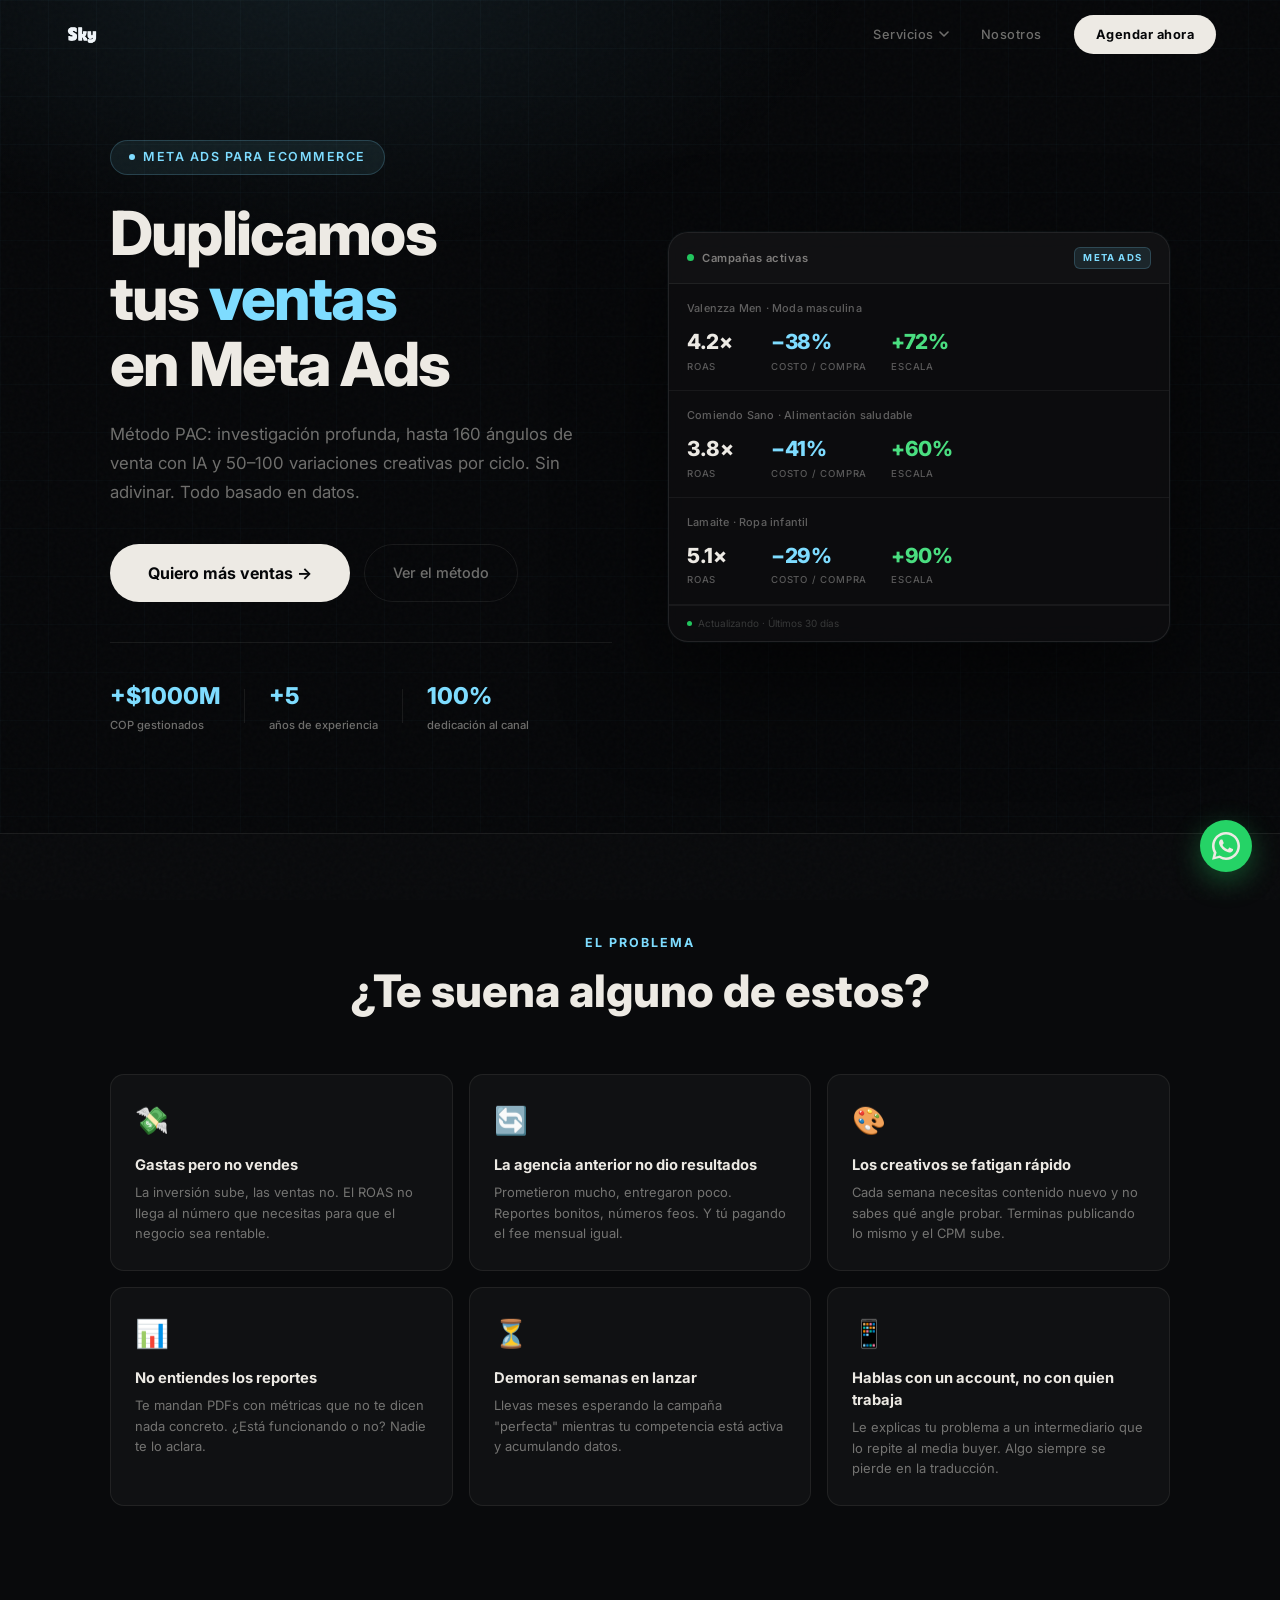
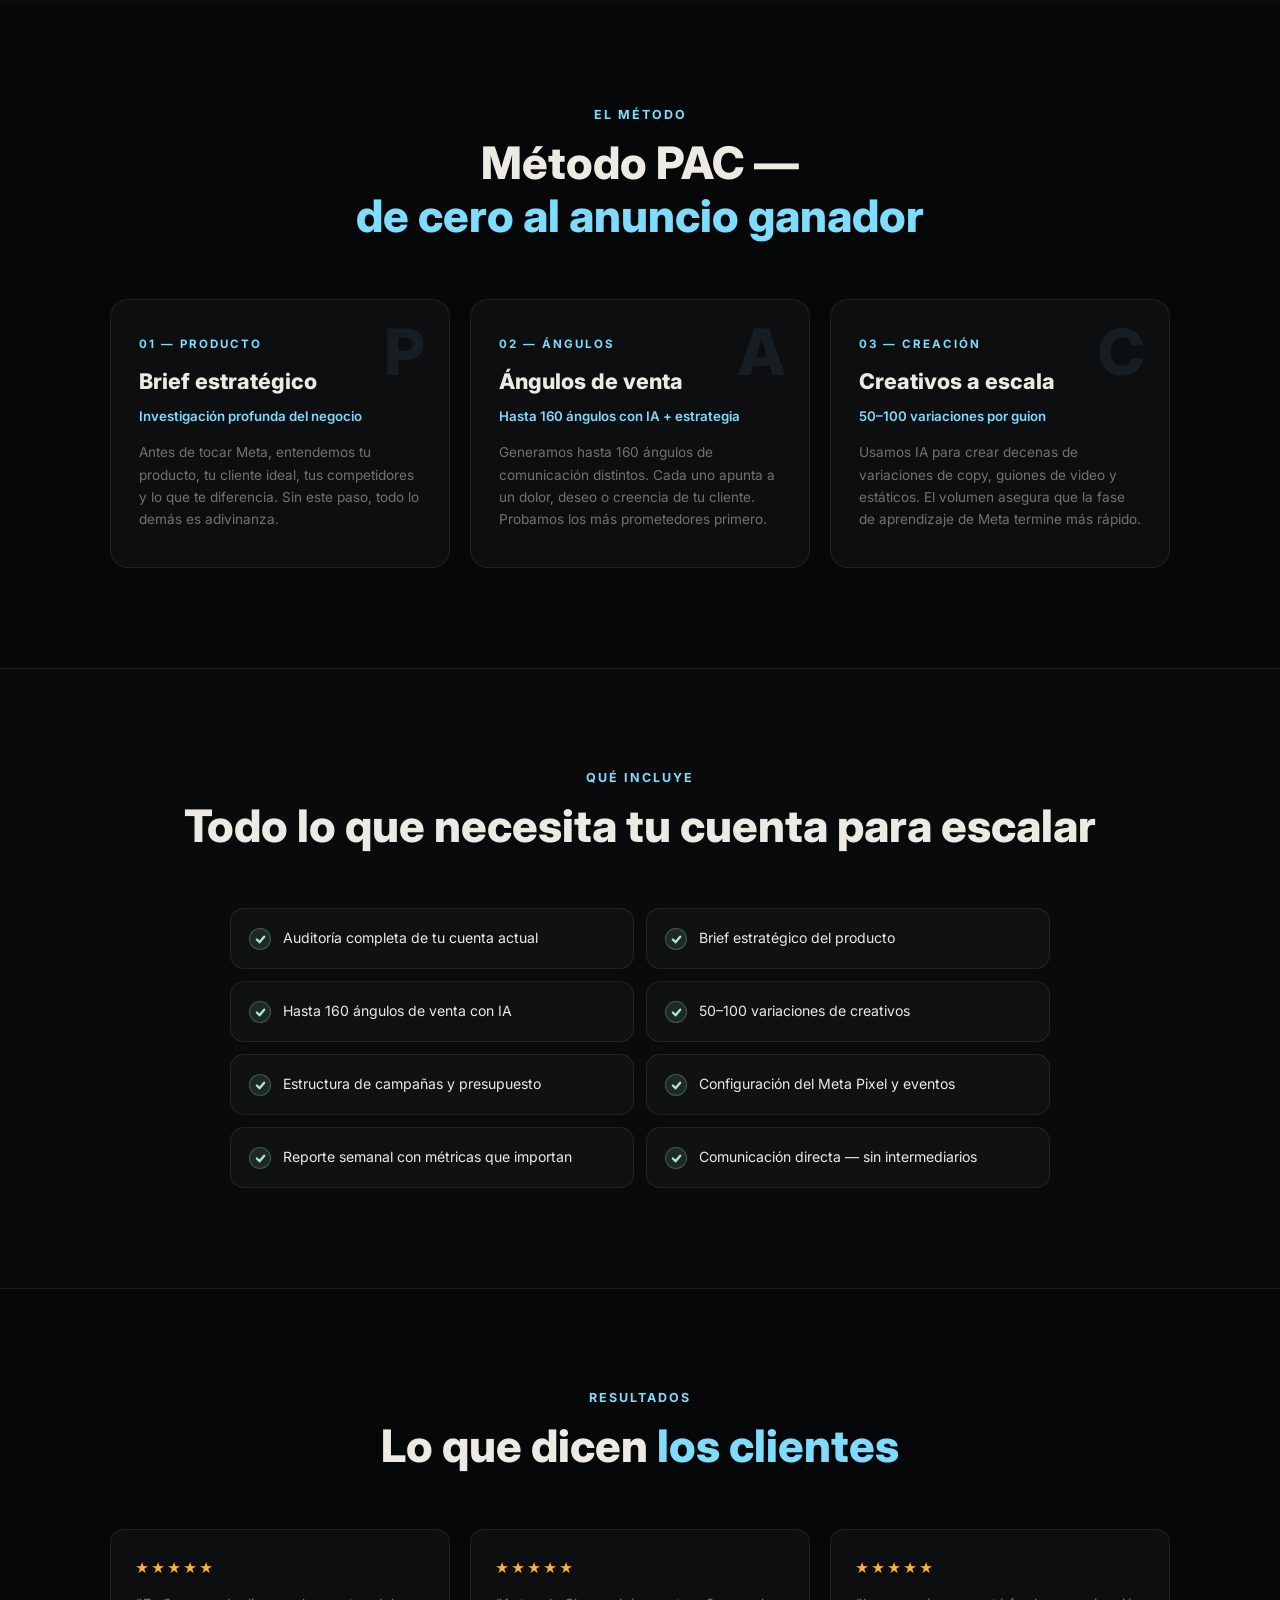
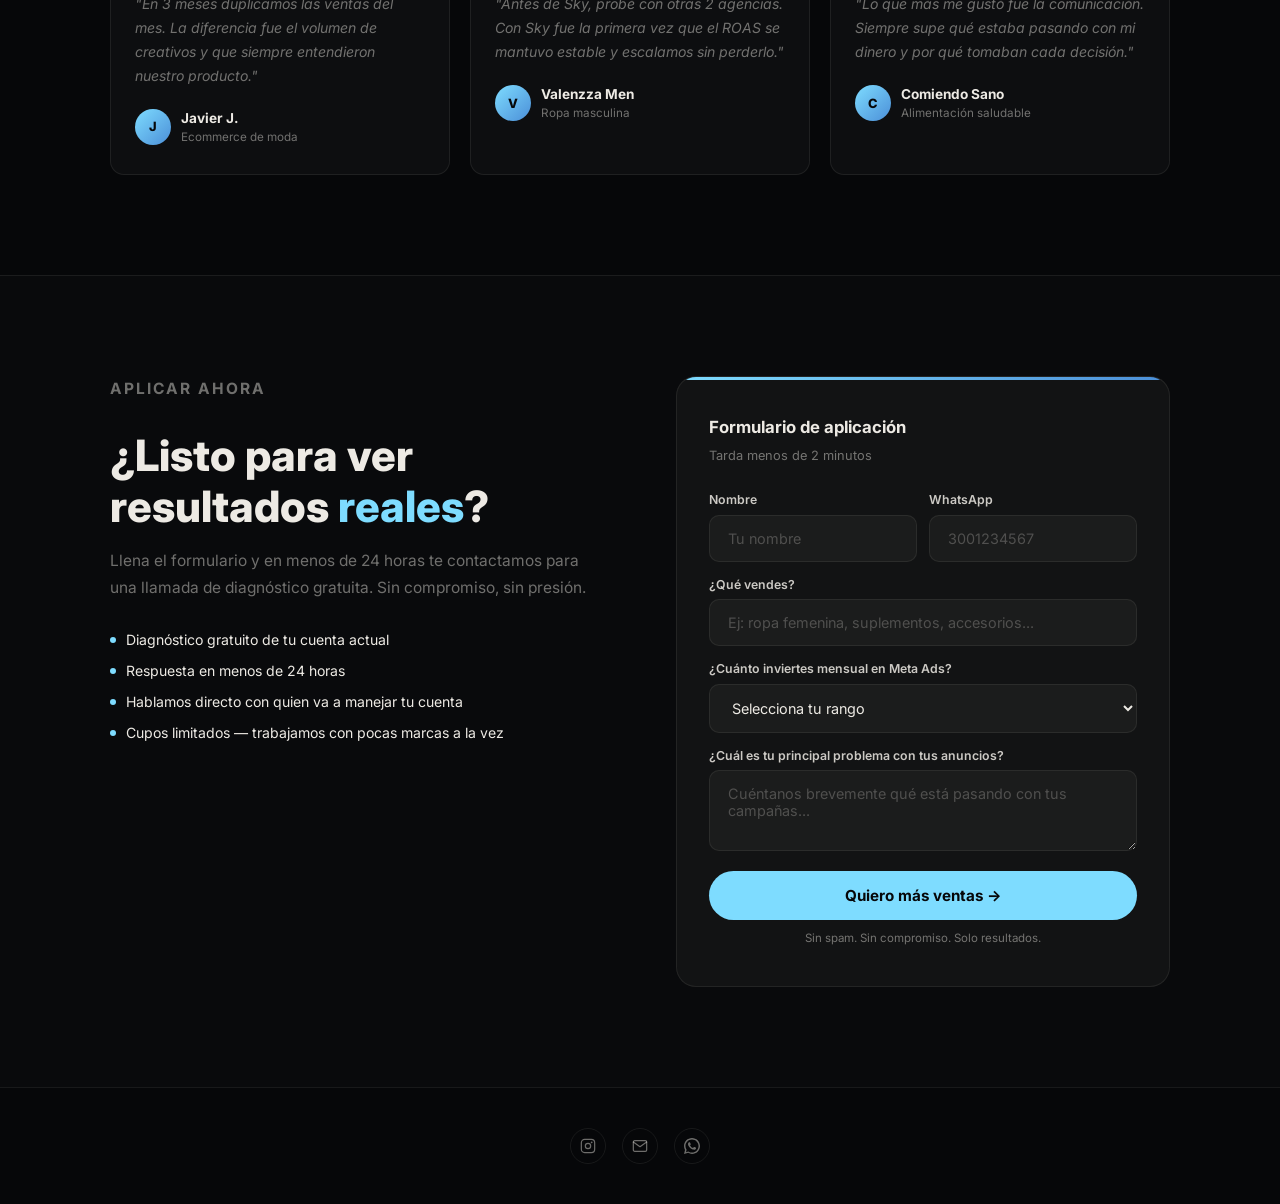
==== commit 6dbb4190: "Hero 2 columnas: texto izq + tarjeta resultados der, 160 angulos" ====
--- a/index.html
+++ b/index.html
@@ -33,26 +33,27 @@
     /* ── HERO ── */
     .lp-hero {
       padding: 140px 5% 100px;
-      position: relative; overflow: hidden; text-align: center;
+      position: relative; overflow: hidden;
     }
     .lp-hero::before {
       content: '';
       position: absolute; inset: 0;
-      background: radial-gradient(ellipse 80% 60% at 50% -5%, rgba(126,220,255,0.10) 0%, transparent 65%);
+      background: radial-gradient(ellipse 65% 55% at 25% -5%, rgba(126,220,255,0.09) 0%, transparent 65%);
       pointer-events: none;
     }
     .lp-hero::after {
       content: '';
       position: absolute; inset: 0;
       background-image:
-        linear-gradient(rgba(126,220,255,0.03) 1px, transparent 1px),
-        linear-gradient(90deg, rgba(126,220,255,0.03) 1px, transparent 1px);
+        linear-gradient(rgba(126,220,255,0.025) 1px, transparent 1px),
+        linear-gradient(90deg, rgba(126,220,255,0.025) 1px, transparent 1px);
       background-size: 48px 48px;
       pointer-events: none;
     }
     .lp-hero-inner {
       position: relative; z-index: 1;
-      max-width: 820px; margin: 0 auto;
+      max-width: 1060px; margin: 0 auto;
+      display: grid; grid-template-columns: 1fr 1fr; gap: 56px; align-items: center;
     }
     .lp-badge {
       display: inline-flex; align-items: center; gap: 8px;
@@ -72,18 +73,18 @@
       50%       { opacity: 0.4; transform: scale(0.7); }
     }
     .lp-h1 {
-      font-size: clamp(2.6rem, 6vw, 4.4rem);
-      font-weight: 800; line-height: 1.1; margin-bottom: 24px;
+      font-size: clamp(2.4rem, 5vw, 3.8rem);
+      font-weight: 800; line-height: 1.08; margin-bottom: 22px;
       letter-spacing: -0.03em;
     }
     .lp-h1 span { color: var(--sky); }
     .lp-sub {
-      font-size: clamp(1rem, 2vw, 1.18rem);
-      color: var(--gray); line-height: 1.7;
-      max-width: 600px; margin: 0 auto 44px;
+      font-size: clamp(0.95rem, 1.5vw, 1.05rem);
+      color: var(--gray); line-height: 1.75;
+      margin-bottom: 36px;
     }
     .lp-cta-row {
-      display: flex; align-items: center; justify-content: center;
+      display: flex; align-items: center;
       gap: 14px; flex-wrap: wrap;
     }
     .btn-hero-primary {
@@ -108,15 +109,66 @@
     .btn-hero-ghost:hover { border-color: rgba(240,237,232,0.35); color: var(--white); }
 
     .trust-row {
-      display: flex; align-items: center; justify-content: center;
-      gap: 28px; flex-wrap: wrap;
-      margin-top: 56px; padding-top: 48px;
+      display: flex; align-items: center;
+      gap: 24px; flex-wrap: wrap;
+      margin-top: 40px; padding-top: 36px;
       border-top: 1px solid var(--border);
     }
-    .trust-item { display: flex; flex-direction: column; align-items: center; gap: 4px; }
-    .trust-num   { font-size: 1.7rem; font-weight: 800; color: var(--sky); }
-    .trust-label { font-size: 0.75rem; color: var(--gray); font-weight: 500; }
-    .trust-sep   { width: 1px; height: 40px; background: var(--border); }
+    .trust-item { display: flex; flex-direction: column; gap: 3px; }
+    .trust-num   { font-size: 1.45rem; font-weight: 800; color: var(--sky); }
+    .trust-label { font-size: 0.7rem; color: var(--gray); font-weight: 500; }
+    .trust-sep   { width: 1px; height: 34px; background: var(--border); }
+
+    /* ── HERO CARD ── */
+    .hero-card {
+      background: rgba(14,14,16,0.85);
+      border: 1px solid rgba(237,234,228,0.1);
+      border-radius: 20px; overflow: hidden;
+      box-shadow: 0 40px 100px rgba(0,0,0,0.55), 0 0 0 1px rgba(126,220,255,0.04);
+      backdrop-filter: blur(12px);
+    }
+    .hc-header {
+      display: flex; align-items: center; gap: 8px;
+      padding: 14px 18px;
+      border-bottom: 1px solid rgba(237,234,228,0.07);
+      background: rgba(237,234,228,0.02);
+    }
+    .hc-dot-live { width: 7px; height: 7px; border-radius: 50%; background: #22c55e; flex-shrink: 0; animation: pulse 2s ease-in-out infinite; }
+    .hc-title { font-size: 0.7rem; font-weight: 600; color: rgba(237,234,228,0.5); flex: 1; letter-spacing: 0.5px; }
+    .hc-badge {
+      font-size: 0.6rem; font-weight: 700; letter-spacing: 1.2px;
+      text-transform: uppercase; color: var(--sky);
+      background: rgba(126,220,255,0.10); border: 1px solid rgba(126,220,255,0.2);
+      border-radius: 6px; padding: 3px 8px;
+    }
+    .hc-row {
+      padding: 16px 18px;
+      border-bottom: 1px solid rgba(237,234,228,0.06);
+    }
+    .hc-row:last-of-type { border-bottom: none; }
+    .hc-client {
+      font-size: 0.68rem; color: rgba(237,234,228,0.38); font-weight: 500;
+      margin-bottom: 10px; letter-spacing: 0.2px;
+    }
+    .hc-metrics { display: flex; gap: 24px; }
+    .hc-metric { display: flex; flex-direction: column; gap: 2px; min-width: 60px; }
+    .hc-val { font-size: 1.3rem; font-weight: 800; letter-spacing: -0.02em; }
+    .hc-val.green { color: #4ade80; }
+    .hc-val.sky   { color: var(--sky); }
+    .hc-val.white { color: var(--white); }
+    .hc-key { font-size: 0.6rem; color: rgba(237,234,228,0.35); font-weight: 500; text-transform: uppercase; letter-spacing: 0.8px; }
+    .hc-footer {
+      padding: 10px 18px;
+      border-top: 1px solid rgba(237,234,228,0.06);
+      font-size: 0.62rem; color: rgba(237,234,228,0.2);
+      display: flex; align-items: center; gap: 6px;
+    }
+    .hcf-dot { width: 5px; height: 5px; border-radius: 50%; background: #22c55e; animation: pulse 2.5s ease-in-out infinite; }
+
+    @media (max-width: 820px) {
+      .lp-hero-inner { grid-template-columns: 1fr; gap: 48px; }
+      .hero-card { display: none; }
+    }
 
     /* ── PROBLEM ── */
     .lp-problem {
@@ -353,38 +405,109 @@
   <!-- Hero -->
   <section class="lp-hero">
     <div class="lp-hero-inner">
-      <div class="lp-badge">
-        <span class="lp-badge-dot"></span>
-        Meta Ads para Ecommerce
+
+      <!-- Left: Text -->
+      <div class="lp-hero-text">
+        <div class="lp-badge">
+          <span class="lp-badge-dot"></span>
+          Meta Ads para Ecommerce
+        </div>
+        <h1 class="lp-h1">
+          Duplicamos<br/>tus <span>ventas</span><br/>en Meta Ads
+        </h1>
+        <p class="lp-sub">
+          Método PAC: investigación profunda, hasta 160 ángulos de venta con IA y 50–100 variaciones creativas por ciclo. Sin adivinar. Todo basado en datos.
+        </p>
+        <div class="lp-cta-row">
+          <a href="#lp-form" class="btn-hero-primary">Quiero más ventas →</a>
+          <a href="#metodo" class="btn-hero-ghost">Ver el método</a>
+        </div>
+        <div class="trust-row">
+          <div class="trust-item">
+            <span class="trust-num">+$1000M</span>
+            <span class="trust-label">COP gestionados</span>
+          </div>
+          <div class="trust-sep"></div>
+          <div class="trust-item">
+            <span class="trust-num">+5</span>
+            <span class="trust-label">años de experiencia</span>
+          </div>
+          <div class="trust-sep"></div>
+          <div class="trust-item">
+            <span class="trust-num">100%</span>
+            <span class="trust-label">dedicación al canal</span>
+          </div>
+        </div>
       </div>
-      <h1 class="lp-h1">
-        Duplica las ventas<br/>de tu tienda con<br/><span>anuncios que escalan</span>
-      </h1>
-      <p class="lp-sub">
-        Gestionamos tus campañas en Meta con el Método PAC: investigación, ángulos de venta con IA
-        y 50–100 variaciones creativas. Sin adivinar. Todo basado en datos.
-      </p>
-      <div class="lp-cta-row">
-        <a href="#lp-form" class="btn-hero-primary">Quiero más ventas →</a>
-        <a href="#metodo" class="btn-hero-ghost">Ver el método</a>
+
+      <!-- Right: Results card -->
+      <div class="hero-card">
+        <div class="hc-header">
+          <span class="hc-dot-live"></span>
+          <span class="hc-title">Campañas activas</span>
+          <span class="hc-badge">Meta Ads</span>
+        </div>
+
+        <div class="hc-row">
+          <div class="hc-client">Valenzza Men · Moda masculina</div>
+          <div class="hc-metrics">
+            <div class="hc-metric">
+              <span class="hc-val white">4.2×</span>
+              <span class="hc-key">ROAS</span>
+            </div>
+            <div class="hc-metric">
+              <span class="hc-val sky">−38%</span>
+              <span class="hc-key">Costo / compra</span>
+            </div>
+            <div class="hc-metric">
+              <span class="hc-val green">+72%</span>
+              <span class="hc-key">Escala</span>
+            </div>
+          </div>
+        </div>
+
+        <div class="hc-row">
+          <div class="hc-client">Comiendo Sano · Alimentación saludable</div>
+          <div class="hc-metrics">
+            <div class="hc-metric">
+              <span class="hc-val white">3.8×</span>
+              <span class="hc-key">ROAS</span>
+            </div>
+            <div class="hc-metric">
+              <span class="hc-val sky">−41%</span>
+              <span class="hc-key">Costo / compra</span>
+            </div>
+            <div class="hc-metric">
+              <span class="hc-val green">+60%</span>
+              <span class="hc-key">Escala</span>
+            </div>
+          </div>
+        </div>
+
+        <div class="hc-row">
+          <div class="hc-client">Lamaite · Ropa infantil</div>
+          <div class="hc-metrics">
+            <div class="hc-metric">
+              <span class="hc-val white">5.1×</span>
+              <span class="hc-key">ROAS</span>
+            </div>
+            <div class="hc-metric">
+              <span class="hc-val sky">−29%</span>
+              <span class="hc-key">Costo / compra</span>
+            </div>
+            <div class="hc-metric">
+              <span class="hc-val green">+90%</span>
+              <span class="hc-key">Escala</span>
+            </div>
+          </div>
+        </div>
+
+        <div class="hc-footer">
+          <span class="hcf-dot"></span>
+          Actualizando · Últimos 30 días
+        </div>
       </div>
 
-      <div class="trust-row">
-        <div class="trust-item">
-          <span class="trust-num">+$1000M</span>
-          <span class="trust-label">COP gestionados</span>
-        </div>
-        <div class="trust-sep"></div>
-        <div class="trust-item">
-          <span class="trust-num">+5</span>
-          <span class="trust-label">años de experiencia</span>
-        </div>
-        <div class="trust-sep"></div>
-        <div class="trust-item">
-          <span class="trust-num">100%</span>
-          <span class="trust-label">dedicación al canal</span>
-        </div>
-      </div>
     </div>
   </section>
 
@@ -448,9 +571,9 @@
           <span class="pac-letter">A</span>
           <p class="pac-num">02 — Ángulos</p>
           <h3 class="pac-name">Ángulos de venta</h3>
-          <p class="pac-sub">20–50 ángulos con IA + estrategia</p>
+          <p class="pac-sub">Hasta 160 ángulos con IA + estrategia</p>
           <p class="pac-desc">
-            Generamos entre 20 y 50 ángulos de comunicación distintos. Cada uno apunta a un dolor,
+            Generamos hasta 160 ángulos de comunicación distintos. Cada uno apunta a un dolor,
             deseo o creencia de tu cliente. Probamos los más prometedores primero.
           </p>
         </div>
@@ -496,7 +619,7 @@
               <polyline points="10 3 5 9 2 6"/>
             </svg>
           </div>
-          <span class="include-text">20–50 ángulos de venta con IA</span>
+          <span class="include-text">Hasta 160 ángulos de venta con IA</span>
         </div>
         <div class="include-item">
           <div class="inc-check">
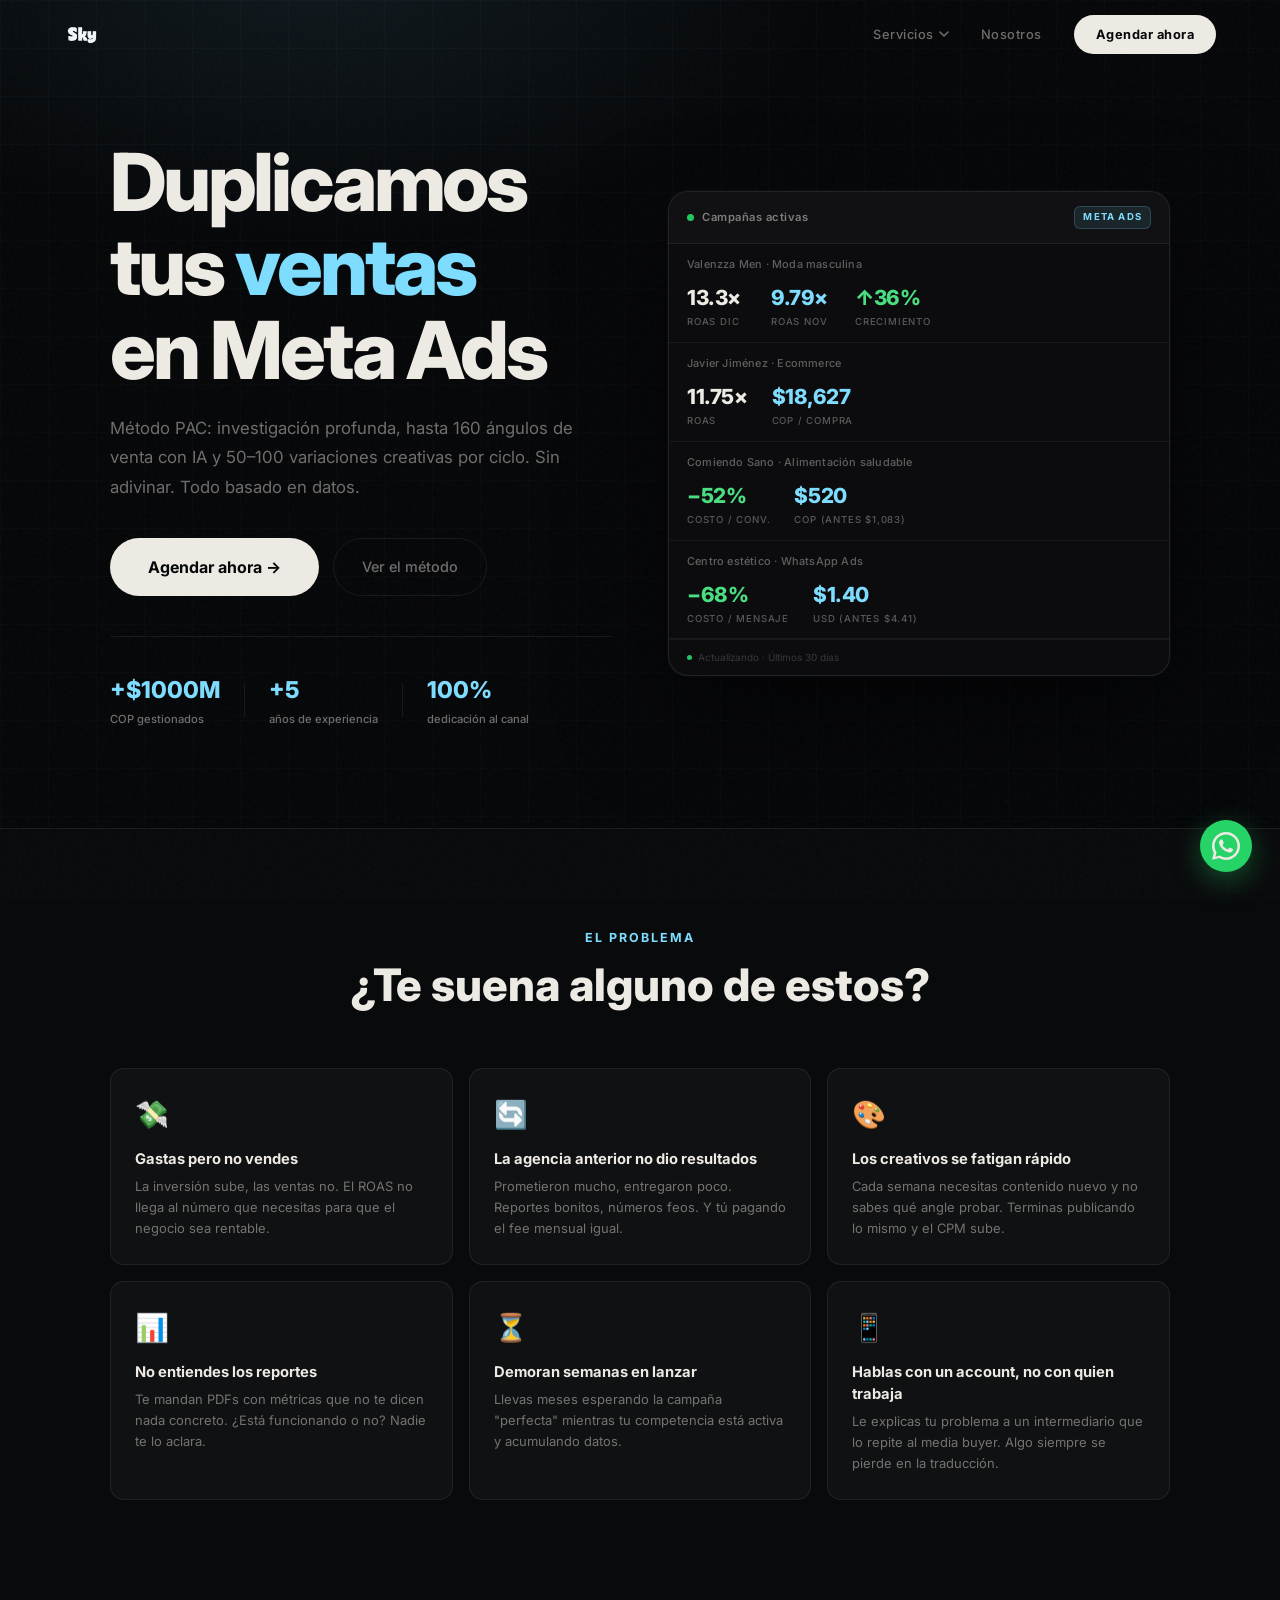
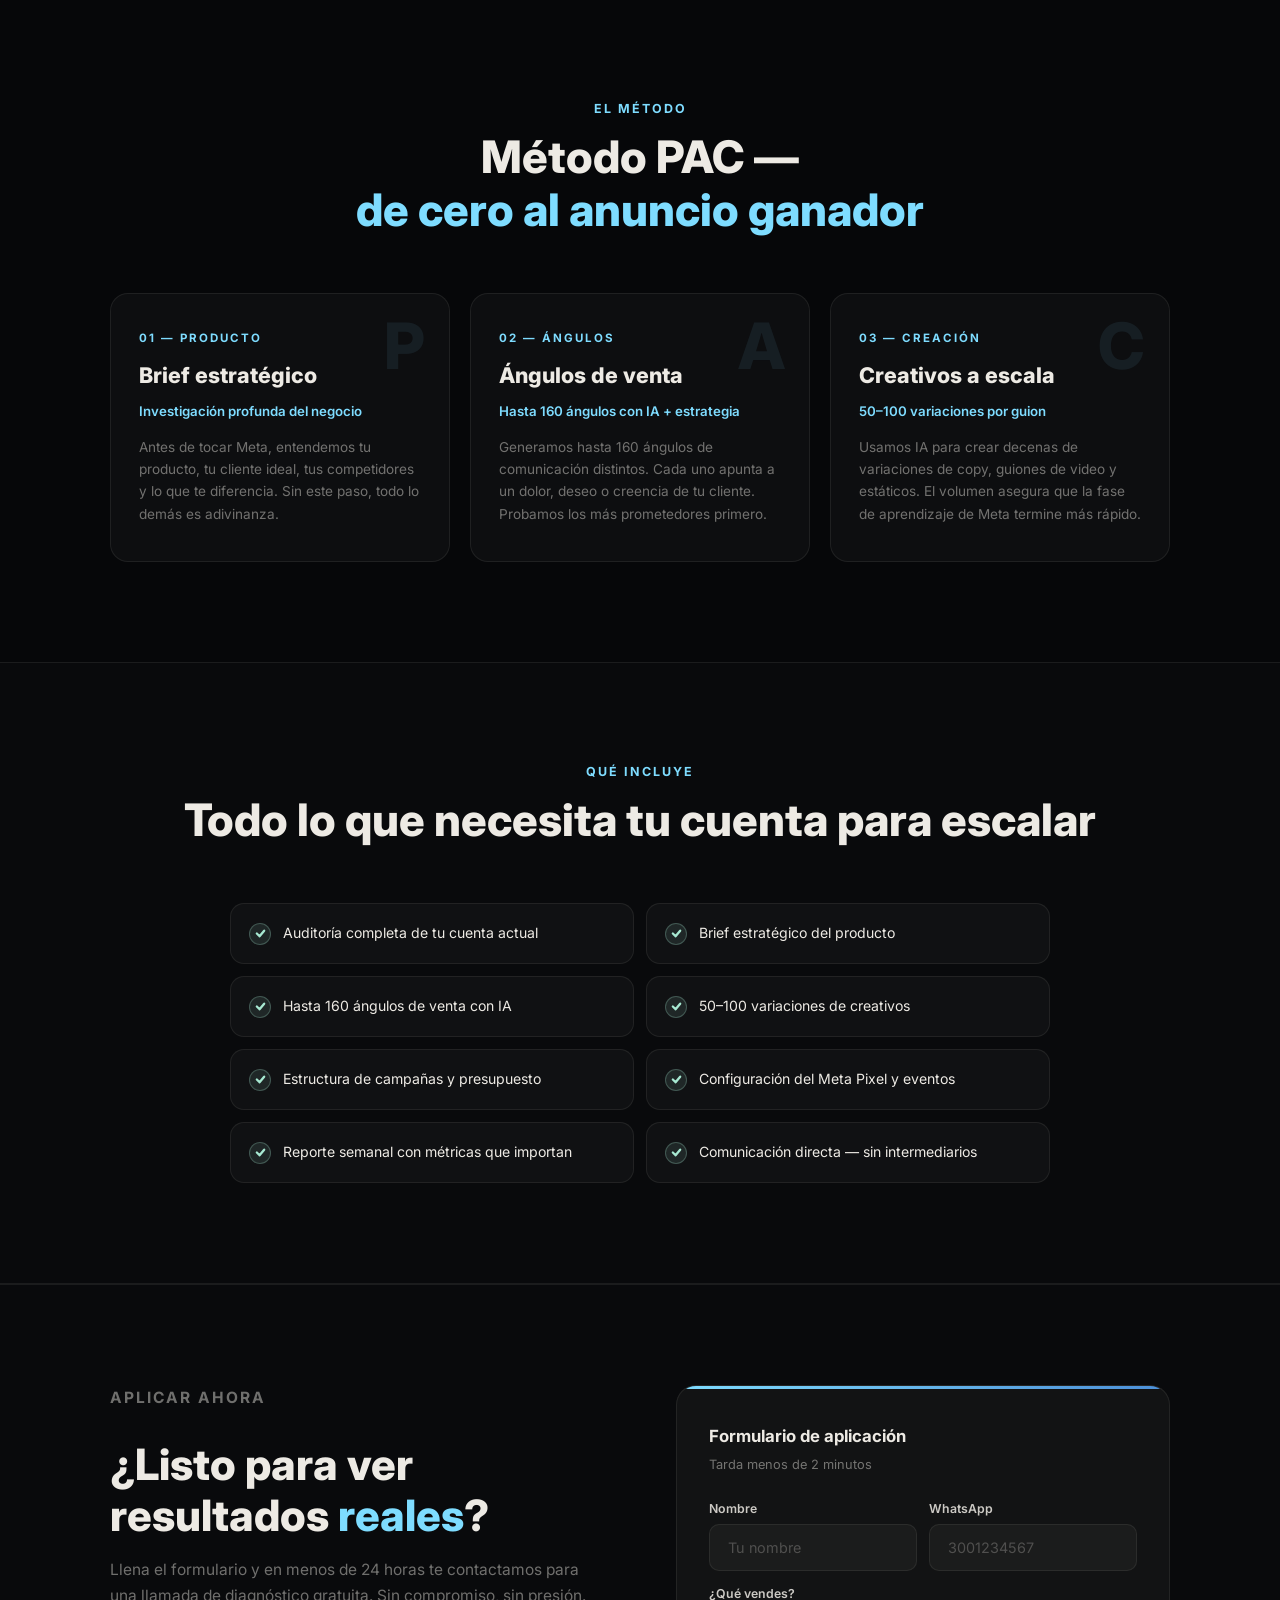
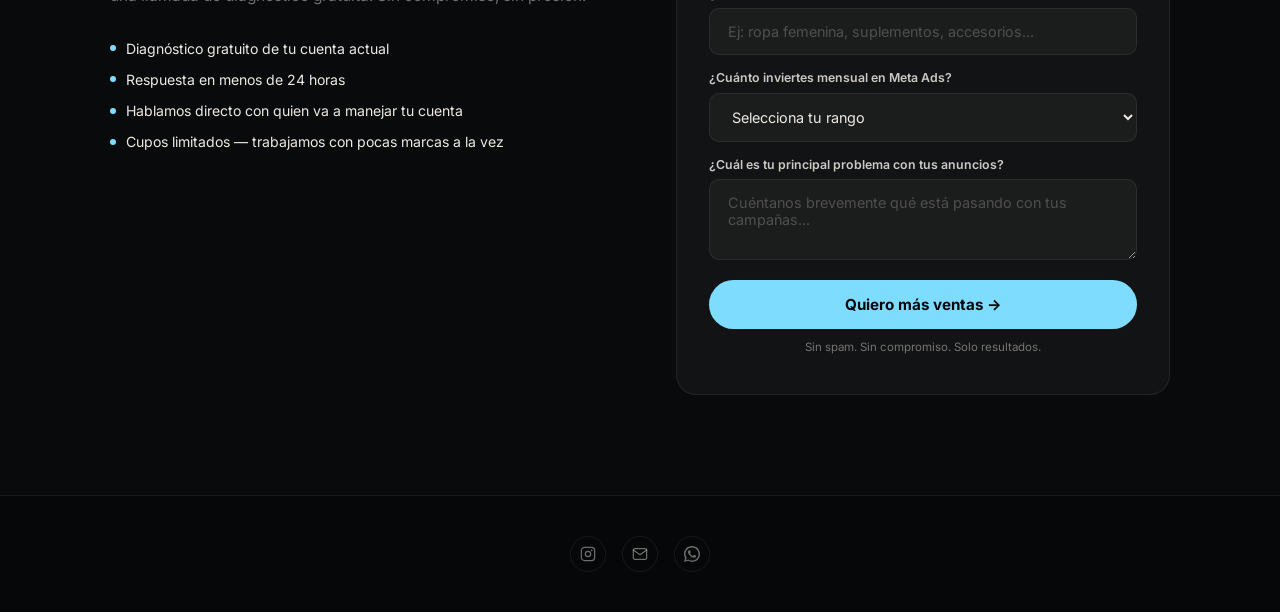
==== commit 470b8ca3: "Hero: quita badge, fuente grande, datos reales clientes, quita testimonios" ====
--- a/index.html
+++ b/index.html
@@ -73,9 +73,9 @@
       50%       { opacity: 0.4; transform: scale(0.7); }
     }
     .lp-h1 {
-      font-size: clamp(2.4rem, 5vw, 3.8rem);
-      font-weight: 800; line-height: 1.08; margin-bottom: 22px;
-      letter-spacing: -0.03em;
+      font-size: clamp(3rem, 6.5vw, 5rem);
+      font-weight: 800; line-height: 1.05; margin-bottom: 22px;
+      letter-spacing: -0.04em;
     }
     .lp-h1 span { color: var(--sky); }
     .lp-sub {
@@ -142,7 +142,7 @@
       border-radius: 6px; padding: 3px 8px;
     }
     .hc-row {
-      padding: 16px 18px;
+      padding: 12px 18px;
       border-bottom: 1px solid rgba(237,234,228,0.06);
     }
     .hc-row:last-of-type { border-bottom: none; }
@@ -408,10 +408,6 @@
 
       <!-- Left: Text -->
       <div class="lp-hero-text">
-        <div class="lp-badge">
-          <span class="lp-badge-dot"></span>
-          Meta Ads para Ecommerce
-        </div>
         <h1 class="lp-h1">
           Duplicamos<br/>tus <span>ventas</span><br/>en Meta Ads
         </h1>
@@ -419,7 +415,7 @@
           Método PAC: investigación profunda, hasta 160 ángulos de venta con IA y 50–100 variaciones creativas por ciclo. Sin adivinar. Todo basado en datos.
         </p>
         <div class="lp-cta-row">
-          <a href="#lp-form" class="btn-hero-primary">Quiero más ventas →</a>
+          <a href="#lp-form" class="btn-hero-primary">Agendar ahora →</a>
           <a href="#metodo" class="btn-hero-ghost">Ver el método</a>
         </div>
         <div class="trust-row">
@@ -452,16 +448,30 @@
           <div class="hc-client">Valenzza Men · Moda masculina</div>
           <div class="hc-metrics">
             <div class="hc-metric">
-              <span class="hc-val white">4.2×</span>
+              <span class="hc-val white">13.3×</span>
+              <span class="hc-key">ROAS dic</span>
+            </div>
+            <div class="hc-metric">
+              <span class="hc-val sky">9.79×</span>
+              <span class="hc-key">ROAS nov</span>
+            </div>
+            <div class="hc-metric">
+              <span class="hc-val green">↑36%</span>
+              <span class="hc-key">Crecimiento</span>
+            </div>
+          </div>
+        </div>
+
+        <div class="hc-row">
+          <div class="hc-client">Javier Jiménez · Ecommerce</div>
+          <div class="hc-metrics">
+            <div class="hc-metric">
+              <span class="hc-val white">11.75×</span>
               <span class="hc-key">ROAS</span>
             </div>
             <div class="hc-metric">
-              <span class="hc-val sky">−38%</span>
-              <span class="hc-key">Costo / compra</span>
-            </div>
-            <div class="hc-metric">
-              <span class="hc-val green">+72%</span>
-              <span class="hc-key">Escala</span>
+              <span class="hc-val sky">$18,627</span>
+              <span class="hc-key">COP / compra</span>
             </div>
           </div>
         </div>
@@ -470,34 +480,26 @@
           <div class="hc-client">Comiendo Sano · Alimentación saludable</div>
           <div class="hc-metrics">
             <div class="hc-metric">
-              <span class="hc-val white">3.8×</span>
-              <span class="hc-key">ROAS</span>
+              <span class="hc-val green">−52%</span>
+              <span class="hc-key">Costo / conv.</span>
             </div>
             <div class="hc-metric">
-              <span class="hc-val sky">−41%</span>
-              <span class="hc-key">Costo / compra</span>
-            </div>
-            <div class="hc-metric">
-              <span class="hc-val green">+60%</span>
-              <span class="hc-key">Escala</span>
+              <span class="hc-val sky">$520</span>
+              <span class="hc-key">COP (antes $1,083)</span>
             </div>
           </div>
         </div>
 
         <div class="hc-row">
-          <div class="hc-client">Lamaite · Ropa infantil</div>
+          <div class="hc-client">Centro estético · WhatsApp Ads</div>
           <div class="hc-metrics">
             <div class="hc-metric">
-              <span class="hc-val white">5.1×</span>
-              <span class="hc-key">ROAS</span>
+              <span class="hc-val green">−68%</span>
+              <span class="hc-key">Costo / mensaje</span>
             </div>
             <div class="hc-metric">
-              <span class="hc-val sky">−29%</span>
-              <span class="hc-key">Costo / compra</span>
-            </div>
-            <div class="hc-metric">
-              <span class="hc-val green">+90%</span>
-              <span class="hc-key">Escala</span>
+              <span class="hc-val sky">$1.40</span>
+              <span class="hc-key">USD (antes $4.41)</span>
             </div>
           </div>
         </div>
@@ -660,49 +662,6 @@
             </svg>
           </div>
           <span class="include-text">Comunicación directa — sin intermediarios</span>
-        </div>
-      </div>
-    </div>
-  </section>
-
-  <!-- Testimonials -->
-  <section class="lp-testimonials">
-    <div class="lp-section-inner">
-      <p class="section-eyebrow">Resultados</p>
-      <h2 class="section-title">Lo que dicen <span>los clientes</span></h2>
-      <div class="testimonials-grid">
-        <div class="testi-card">
-          <div class="testi-stars">★★★★★</div>
-          <p class="testi-text">"En 3 meses duplicamos las ventas del mes. La diferencia fue el volumen de creativos y que siempre entendieron nuestro producto."</p>
-          <div class="testi-author">
-            <div class="testi-avatar">J</div>
-            <div>
-              <p class="testi-name">Javier J.</p>
-              <p class="testi-brand">Ecommerce de moda</p>
-            </div>
-          </div>
-        </div>
-        <div class="testi-card">
-          <div class="testi-stars">★★★★★</div>
-          <p class="testi-text">"Antes de Sky, probé con otras 2 agencias. Con Sky fue la primera vez que el ROAS se mantuvo estable y escalamos sin perderlo."</p>
-          <div class="testi-author">
-            <div class="testi-avatar">V</div>
-            <div>
-              <p class="testi-name">Valenzza Men</p>
-              <p class="testi-brand">Ropa masculina</p>
-            </div>
-          </div>
-        </div>
-        <div class="testi-card">
-          <div class="testi-stars">★★★★★</div>
-          <p class="testi-text">"Lo que más me gustó fue la comunicación. Siempre supe qué estaba pasando con mi dinero y por qué tomaban cada decisión."</p>
-          <div class="testi-author">
-            <div class="testi-avatar">C</div>
-            <div>
-              <p class="testi-name">Comiendo Sano</p>
-              <p class="testi-brand">Alimentación saludable</p>
-            </div>
-          </div>
         </div>
       </div>
     </div>
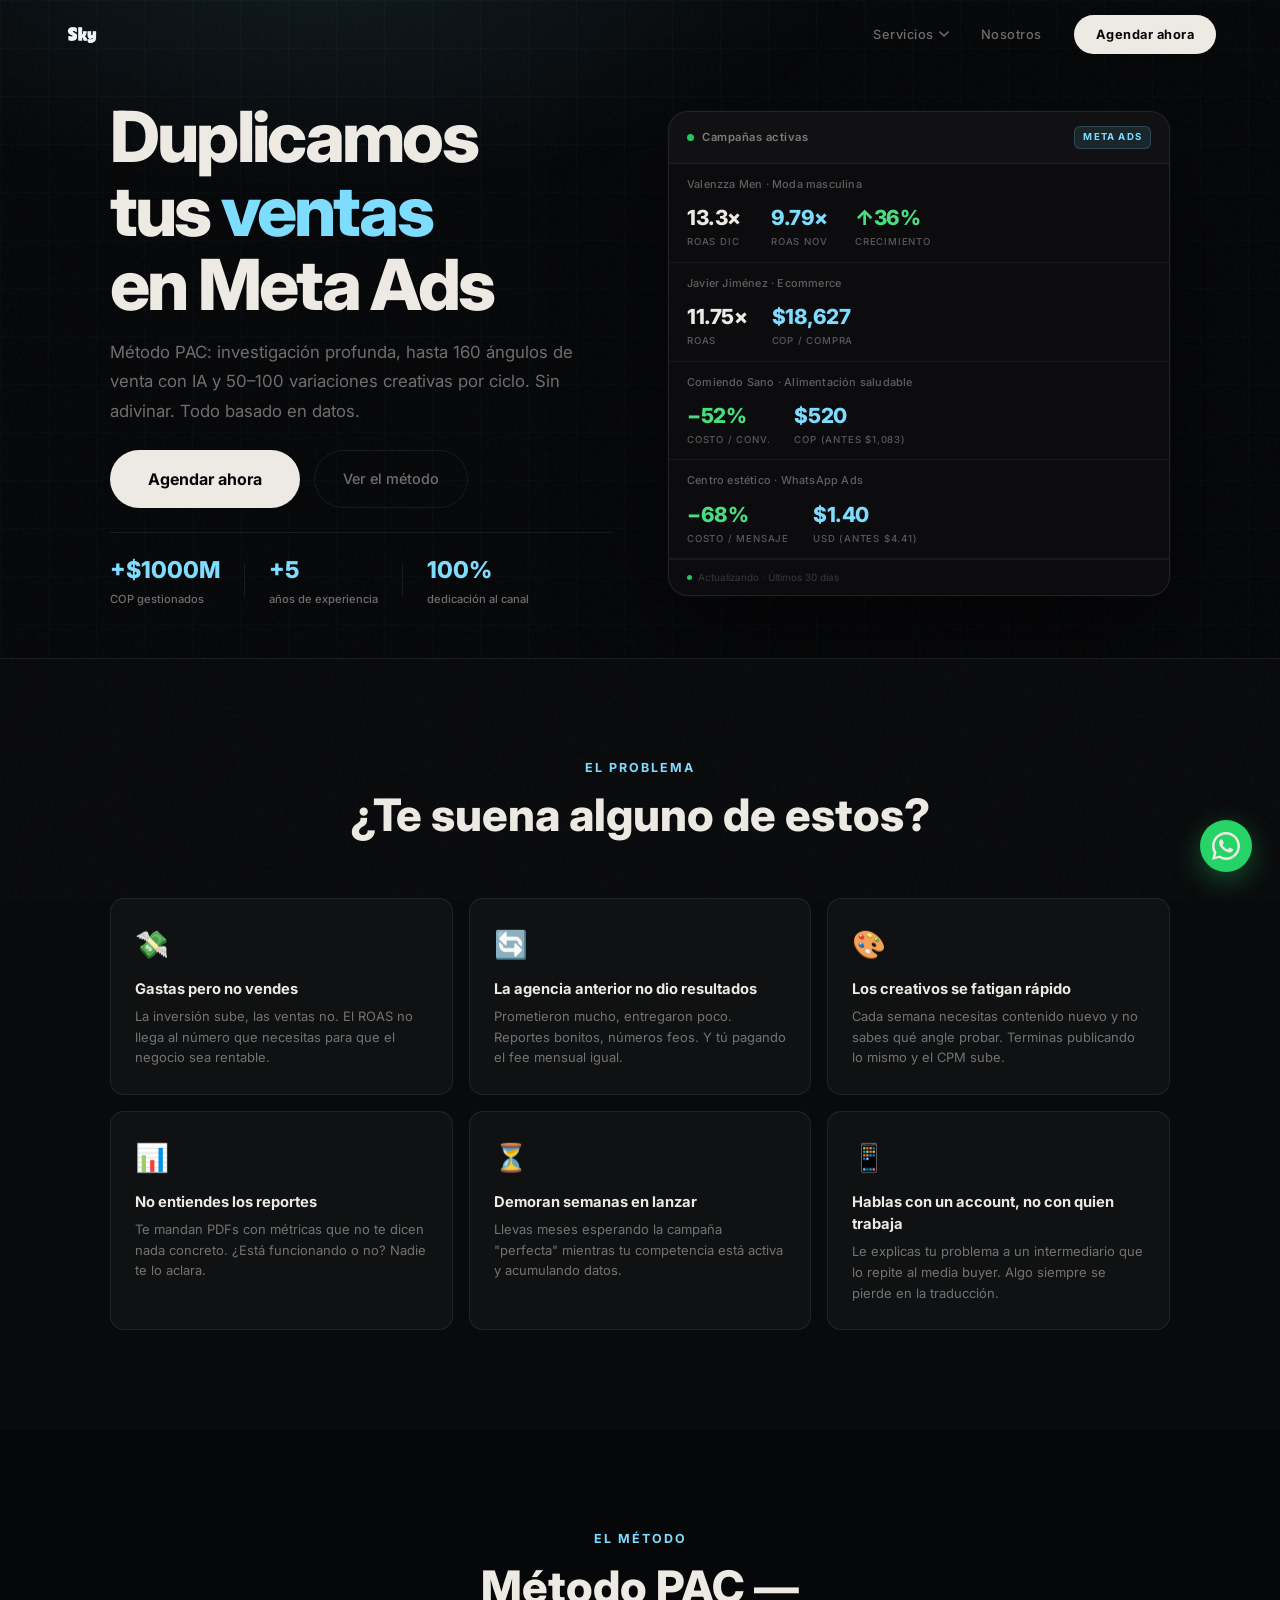
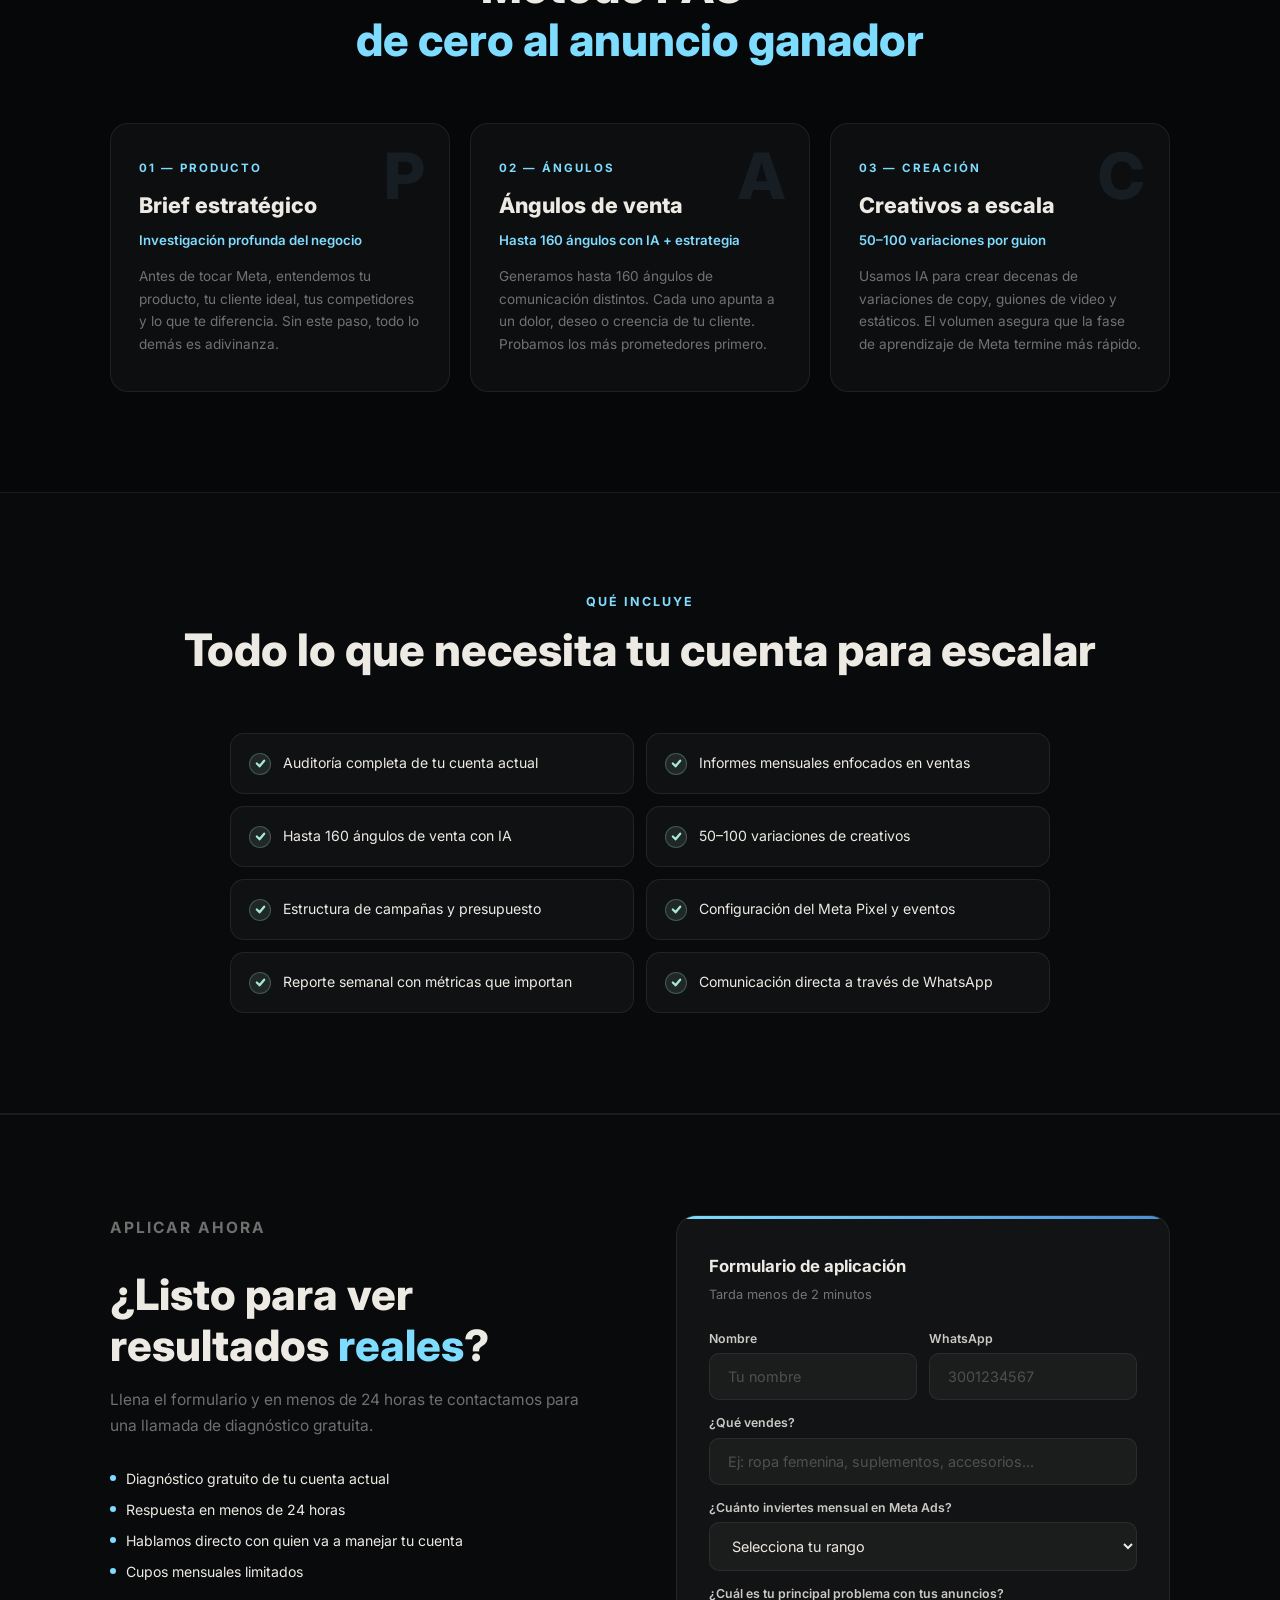
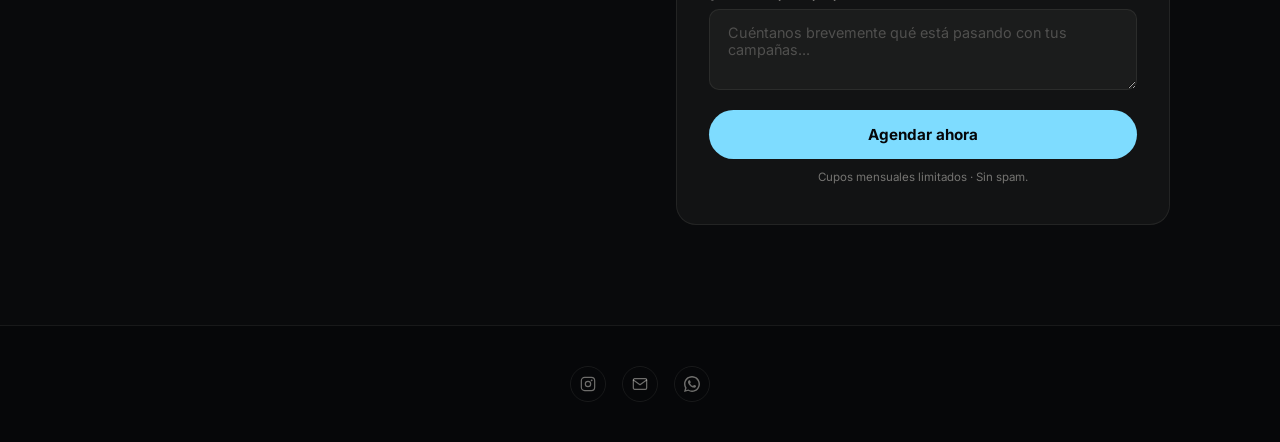
==== commit 13eb61b6: "Hero: ajuste espaciado para ver todo en primera impresion, textos form y botones sin flecha" ====
--- a/index.html
+++ b/index.html
@@ -32,7 +32,7 @@
   <style>
     /* ── HERO ── */
     .lp-hero {
-      padding: 140px 5% 100px;
+      padding: 100px 5% 50px;
       position: relative; overflow: hidden;
     }
     .lp-hero::before {
@@ -73,15 +73,15 @@
       50%       { opacity: 0.4; transform: scale(0.7); }
     }
     .lp-h1 {
-      font-size: clamp(3rem, 6.5vw, 5rem);
-      font-weight: 800; line-height: 1.05; margin-bottom: 22px;
+      font-size: clamp(2.7rem, 5.8vw, 4.4rem);
+      font-weight: 800; line-height: 1.05; margin-bottom: 16px;
       letter-spacing: -0.04em;
     }
     .lp-h1 span { color: var(--sky); }
     .lp-sub {
       font-size: clamp(0.95rem, 1.5vw, 1.05rem);
       color: var(--gray); line-height: 1.75;
-      margin-bottom: 36px;
+      margin-bottom: 24px;
     }
     .lp-cta-row {
       display: flex; align-items: center;
@@ -111,7 +111,7 @@
     .trust-row {
       display: flex; align-items: center;
       gap: 24px; flex-wrap: wrap;
-      margin-top: 40px; padding-top: 36px;
+      margin-top: 24px; padding-top: 20px;
       border-top: 1px solid var(--border);
     }
     .trust-item { display: flex; flex-direction: column; gap: 3px; }
@@ -415,7 +415,7 @@
           Método PAC: investigación profunda, hasta 160 ángulos de venta con IA y 50–100 variaciones creativas por ciclo. Sin adivinar. Todo basado en datos.
         </p>
         <div class="lp-cta-row">
-          <a href="#lp-form" class="btn-hero-primary">Agendar ahora →</a>
+          <a href="#lp-form" class="btn-hero-primary">Agendar ahora</a>
           <a href="#metodo" class="btn-hero-ghost">Ver el método</a>
         </div>
         <div class="trust-row">
@@ -613,7 +613,7 @@
               <polyline points="10 3 5 9 2 6"/>
             </svg>
           </div>
-          <span class="include-text">Brief estratégico del producto</span>
+          <span class="include-text">Informes mensuales enfocados en ventas</span>
         </div>
         <div class="include-item">
           <div class="inc-check">
@@ -661,7 +661,7 @@
               <polyline points="10 3 5 9 2 6"/>
             </svg>
           </div>
-          <span class="include-text">Comunicación directa — sin intermediarios</span>
+          <span class="include-text">Comunicación directa a través de WhatsApp</span>
         </div>
       </div>
     </div>
@@ -675,13 +675,13 @@
         <h2>¿Listo para ver<br/>resultados <span>reales</span>?</h2>
         <p>
           Llena el formulario y en menos de 24 horas te contactamos para una llamada
-          de diagnóstico gratuita. Sin compromiso, sin presión.
+          de diagnóstico gratuita.
         </p>
         <ul class="form-features">
           <li>Diagnóstico gratuito de tu cuenta actual</li>
           <li>Respuesta en menos de 24 horas</li>
           <li>Hablamos directo con quien va a manejar tu cuenta</li>
-          <li>Cupos limitados — trabajamos con pocas marcas a la vez</li>
+          <li>Cupos mensuales limitados</li>
         </ul>
       </div>
 
@@ -727,8 +727,8 @@
             <textarea id="lp-goal" name="goal" class="field-input" placeholder="Cuéntanos brevemente qué está pasando con tus campañas..." rows="3"></textarea>
           </div>
 
-          <button type="submit" class="btn-form-submit" id="lpSubmitBtn">Quiero más ventas →</button>
-          <p class="form-note">Sin spam. Sin compromiso. Solo resultados.</p>
+          <button type="submit" class="btn-form-submit" id="lpSubmitBtn">Agendar ahora</button>
+          <p class="form-note">Cupos mensuales limitados · Sin spam.</p>
         </form>
 
         <div id="lpSuccess" style="display:none; text-align:center; padding:32px 0 12px;">
@@ -806,12 +806,12 @@
           window.location.href = `gracias.html?name=${encodeURIComponent(name)}&wa=${encodeURIComponent(wa)}`;
         } else {
           lpSubmitBtn.disabled = false;
-          lpSubmitBtn.textContent = 'Quiero más ventas →';
+          lpSubmitBtn.textContent = 'Agendar ahora';
           alert('Hubo un error. Por favor escríbenos por WhatsApp.');
         }
       } catch {
         lpSubmitBtn.disabled = false;
-        lpSubmitBtn.textContent = 'Quiero más ventas →';
+        lpSubmitBtn.textContent = 'Agendar ahora';
         alert('Sin conexión. Escríbenos por WhatsApp.');
       }
     });
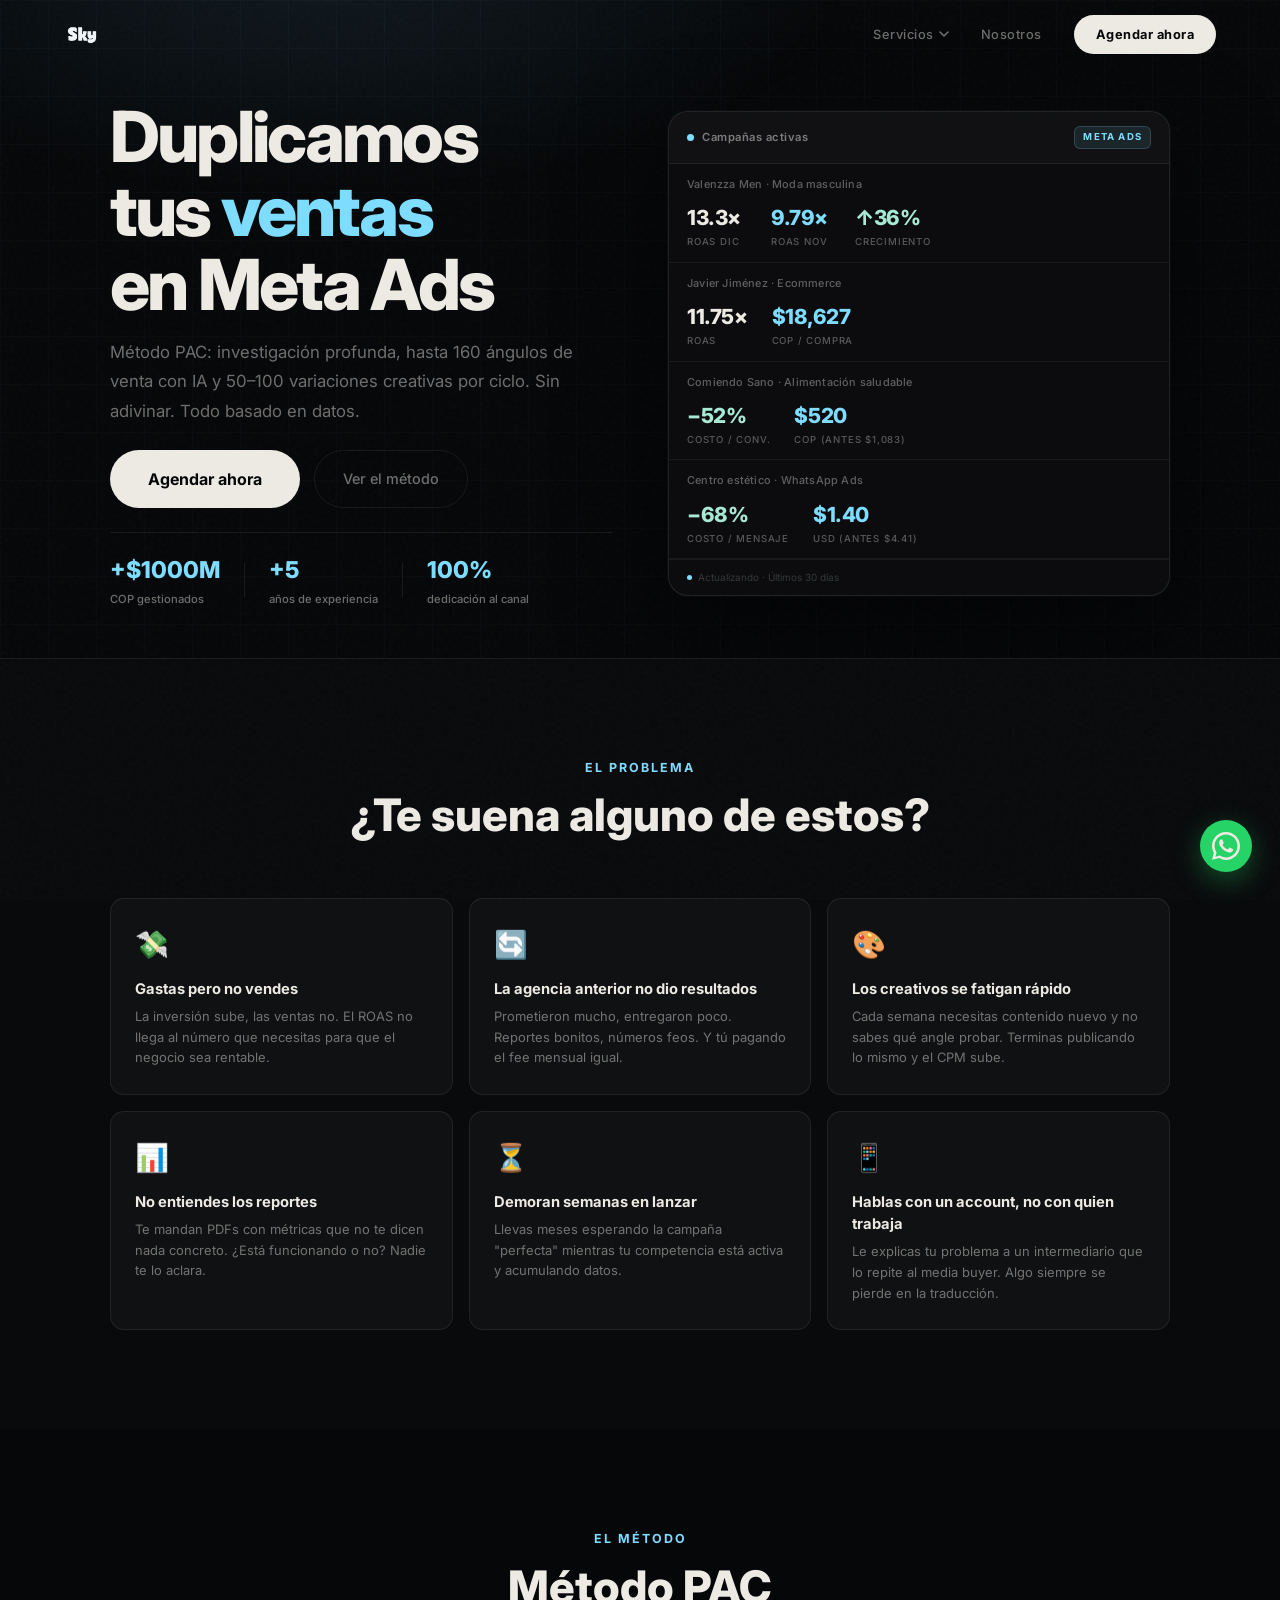
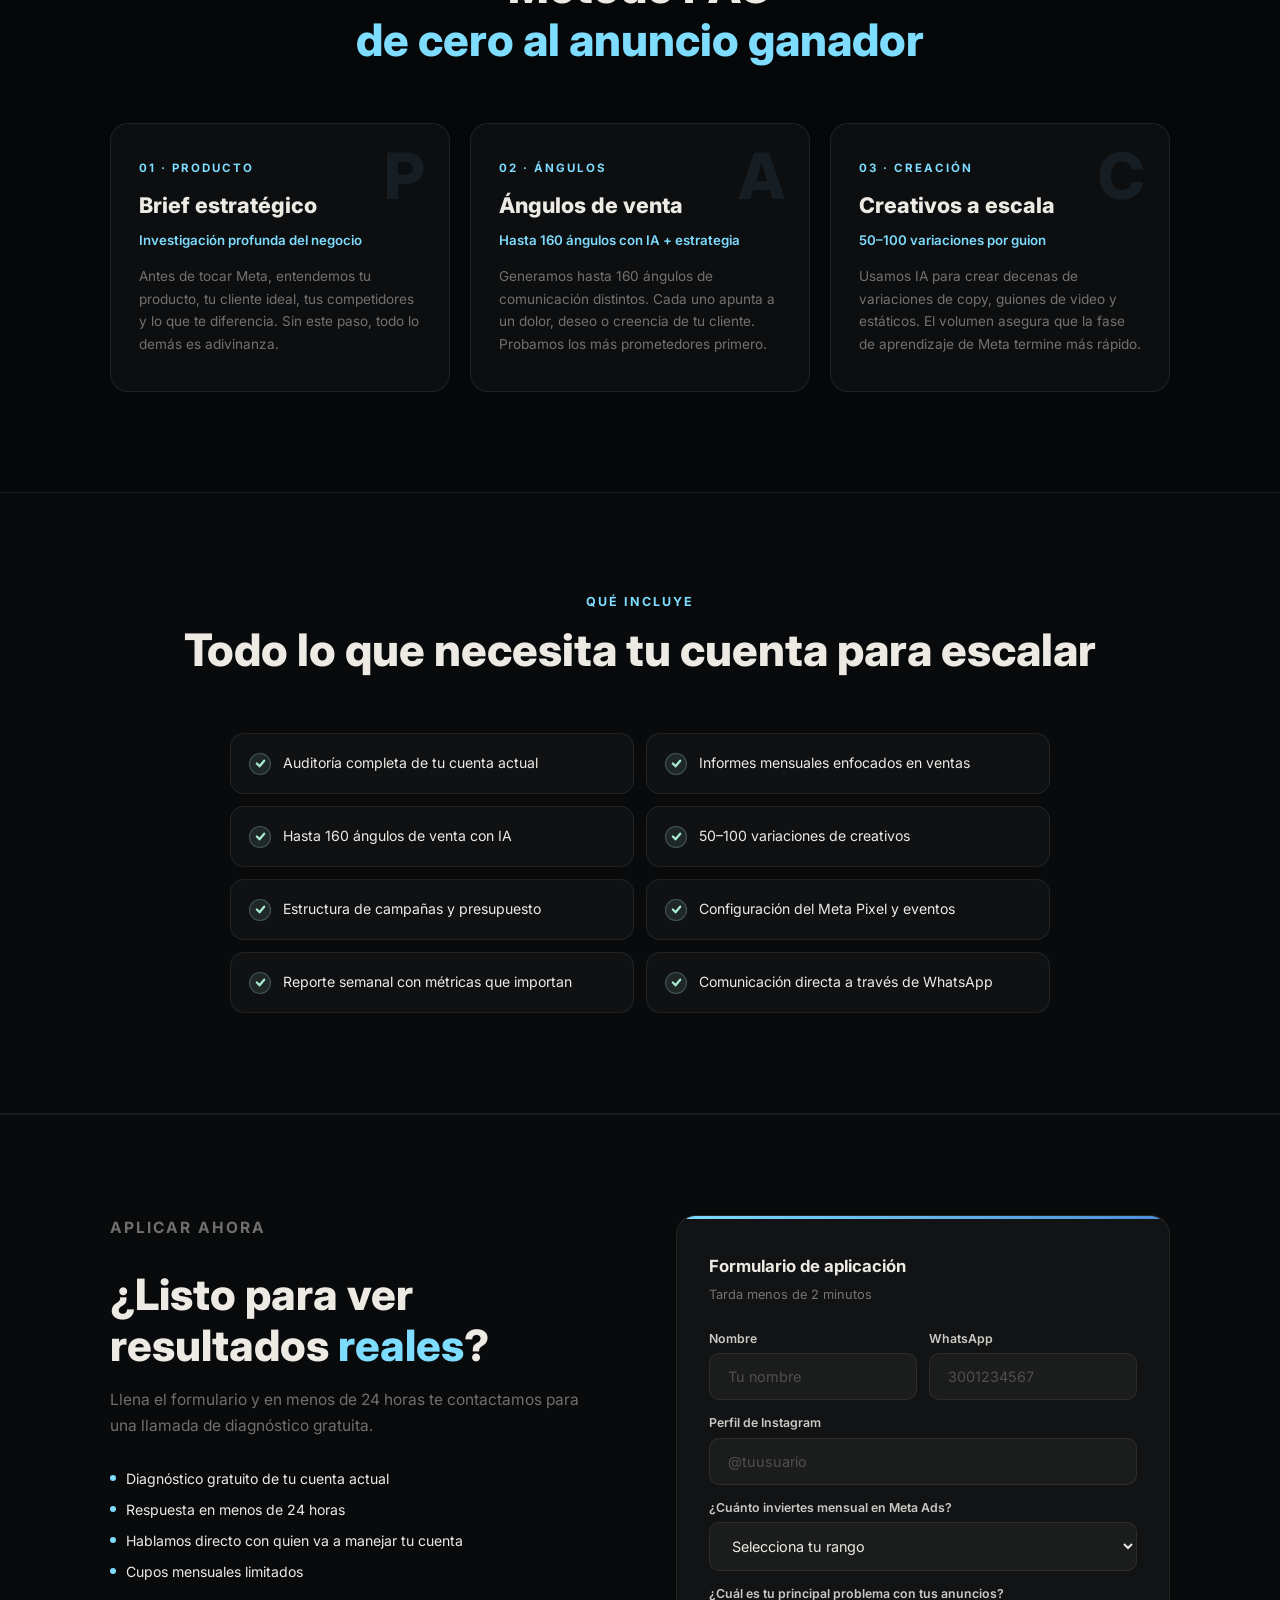
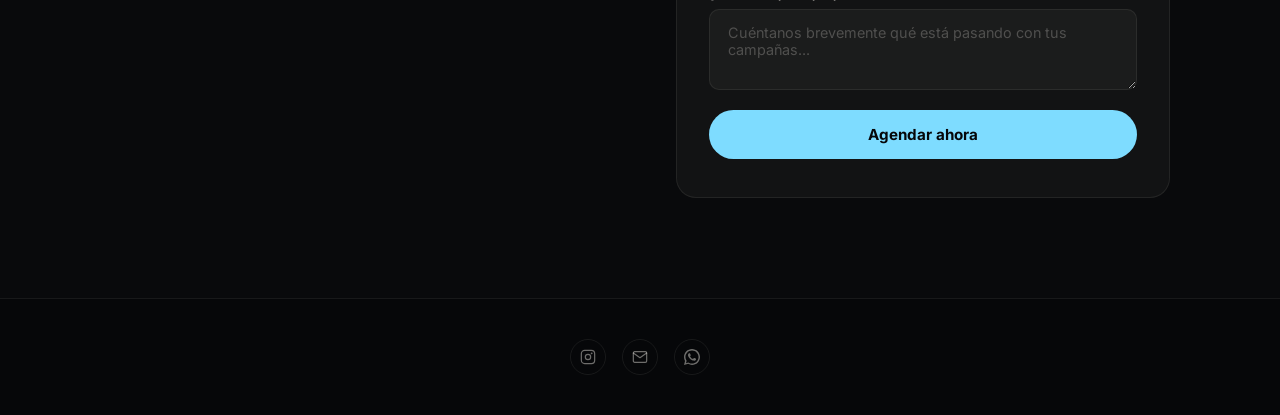
==== commit 5a35e32c: "Form: instagram en vez de producto, quita form-note, guiones a puntos/puntos medios, colores marca, " ====
--- a/index.html
+++ b/index.html
@@ -5,7 +5,7 @@
   <meta name="viewport" content="width=device-width, initial-scale=1.0" />
   <link rel="icon" type="image/png" href="favicon.png" />
   <link rel="apple-touch-icon" href="favicon.png" />
-  <title>Meta Ads para Ecommerce — Sky Marketing</title>
+  <title>Meta Ads para Ecommerce | Sky Marketing</title>
   <meta name="description" content="Duplica las ventas de tu tienda online con Meta Ads. Método PAC: investigación, ángulos e IA. Sky Marketing, Colombia." />
   <!-- Meta Pixel Code -->
   <script>
@@ -133,7 +133,7 @@
       border-bottom: 1px solid rgba(237,234,228,0.07);
       background: rgba(237,234,228,0.02);
     }
-    .hc-dot-live { width: 7px; height: 7px; border-radius: 50%; background: #22c55e; flex-shrink: 0; animation: pulse 2s ease-in-out infinite; }
+    .hc-dot-live { width: 7px; height: 7px; border-radius: 50%; background: var(--sky); flex-shrink: 0; animation: pulse 2s ease-in-out infinite; }
     .hc-title { font-size: 0.7rem; font-weight: 600; color: rgba(237,234,228,0.5); flex: 1; letter-spacing: 0.5px; }
     .hc-badge {
       font-size: 0.6rem; font-weight: 700; letter-spacing: 1.2px;
@@ -153,7 +153,7 @@
     .hc-metrics { display: flex; gap: 24px; }
     .hc-metric { display: flex; flex-direction: column; gap: 2px; min-width: 60px; }
     .hc-val { font-size: 1.3rem; font-weight: 800; letter-spacing: -0.02em; }
-    .hc-val.green { color: #4ade80; }
+    .hc-val.green { color: var(--mint); }
     .hc-val.sky   { color: var(--sky); }
     .hc-val.white { color: var(--white); }
     .hc-key { font-size: 0.6rem; color: rgba(237,234,228,0.35); font-weight: 500; text-transform: uppercase; letter-spacing: 0.8px; }
@@ -163,7 +163,7 @@
       font-size: 0.62rem; color: rgba(237,234,228,0.2);
       display: flex; align-items: center; gap: 6px;
     }
-    .hcf-dot { width: 5px; height: 5px; border-radius: 50%; background: #22c55e; animation: pulse 2.5s ease-in-out infinite; }
+    .hcf-dot { width: 5px; height: 5px; border-radius: 50%; background: var(--sky); animation: pulse 2.5s ease-in-out infinite; }
 
     @media (max-width: 820px) {
       .lp-hero-inner { grid-template-columns: 1fr; gap: 48px; }
@@ -384,7 +384,7 @@
         </a>
         <div class="nav-dropdown">
           <div class="nav-drop-inner">
-            <a href="servicios.html" class="nav-drop-item"><span class="nav-drop-name">Meta Ads</span><span class="nav-drop-desc">Método PAC — Facebook & Instagram Ads para ecommerce</span></a>
+            <a href="servicios.html" class="nav-drop-item"><span class="nav-drop-name">Meta Ads</span><span class="nav-drop-desc">Método PAC · Facebook e Instagram Ads para ecommerce</span></a>
             <a href="servicios.html" class="nav-drop-item"><span class="nav-drop-name">Páginas Web</span><span class="nav-drop-desc">Shopify y WhatsApp Business para marcas que venden online</span></a>
             <a href="servicios.html" class="nav-drop-item"><span class="nav-drop-name">Contenido Orgánico</span><span class="nav-drop-desc">Estrategia de contenido para Instagram</span></a>
           </div>
@@ -557,11 +557,11 @@
   <section class="lp-method" id="metodo">
     <div class="lp-section-inner">
       <p class="section-eyebrow">El método</p>
-      <h2 class="section-title">Método PAC —<br/><span>de cero al anuncio ganador</span></h2>
+      <h2 class="section-title">Método PAC<br/><span>de cero al anuncio ganador</span></h2>
       <div class="pac-grid">
         <div class="pac-card">
           <span class="pac-letter">P</span>
-          <p class="pac-num">01 — Producto</p>
+          <p class="pac-num">01 · Producto</p>
           <h3 class="pac-name">Brief estratégico</h3>
           <p class="pac-sub">Investigación profunda del negocio</p>
           <p class="pac-desc">
@@ -571,7 +571,7 @@
         </div>
         <div class="pac-card">
           <span class="pac-letter">A</span>
-          <p class="pac-num">02 — Ángulos</p>
+          <p class="pac-num">02 · Ángulos</p>
           <h3 class="pac-name">Ángulos de venta</h3>
           <p class="pac-sub">Hasta 160 ángulos con IA + estrategia</p>
           <p class="pac-desc">
@@ -581,7 +581,7 @@
         </div>
         <div class="pac-card">
           <span class="pac-letter">C</span>
-          <p class="pac-num">03 — Creación</p>
+          <p class="pac-num">03 · Creación</p>
           <h3 class="pac-name">Creativos a escala</h3>
           <p class="pac-sub">50–100 variaciones por guion</p>
           <p class="pac-desc">
@@ -702,8 +702,8 @@
           </div>
 
           <div class="form-group">
-            <label for="lp-product">¿Qué vendes?</label>
-            <input type="text" id="lp-product" name="product" placeholder="Ej: ropa femenina, suplementos, accesorios..." required class="field-input" />
+            <label for="lp-instagram">Perfil de Instagram</label>
+            <input type="text" id="lp-instagram" name="instagram" placeholder="@tuusuario" class="field-input" />
           </div>
 
           <div class="form-group">
@@ -728,7 +728,6 @@
           </div>
 
           <button type="submit" class="btn-form-submit" id="lpSubmitBtn">Agendar ahora</button>
-          <p class="form-note">Cupos mensuales limitados · Sin spam.</p>
         </form>
 
         <div id="lpSuccess" style="display:none; text-align:center; padding:32px 0 12px;">
@@ -789,17 +788,17 @@
       lpSubmitBtn.disabled = true;
       lpSubmitBtn.textContent = 'Enviando...';
 
-      const name = document.getElementById('lp-name').value.trim();
-      const wa   = document.getElementById('lp-wa').value.trim();
-      const product = document.getElementById('lp-product').value.trim();
-      const goal    = document.getElementById('lp-goal').value.trim();
-      const budget  = lpBudget.options[lpBudget.selectedIndex].text;
+      const name      = document.getElementById('lp-name').value.trim();
+      const wa        = document.getElementById('lp-wa').value.trim();
+      const instagram = document.getElementById('lp-instagram').value.trim();
+      const goal      = document.getElementById('lp-goal').value.trim();
+      const budget    = lpBudget.options[lpBudget.selectedIndex].text;
 
       try {
         const res = await fetch('https://formspree.io/f/mbdbapnp', {
           method: 'POST',
           headers: { 'Content-Type': 'application/json', 'Accept': 'application/json' },
-          body: JSON.stringify({ name, whatsapp: wa, product, budget, goal })
+          body: JSON.stringify({ name, whatsapp: wa, instagram, budget, goal })
         });
 
         if (res.ok) {
